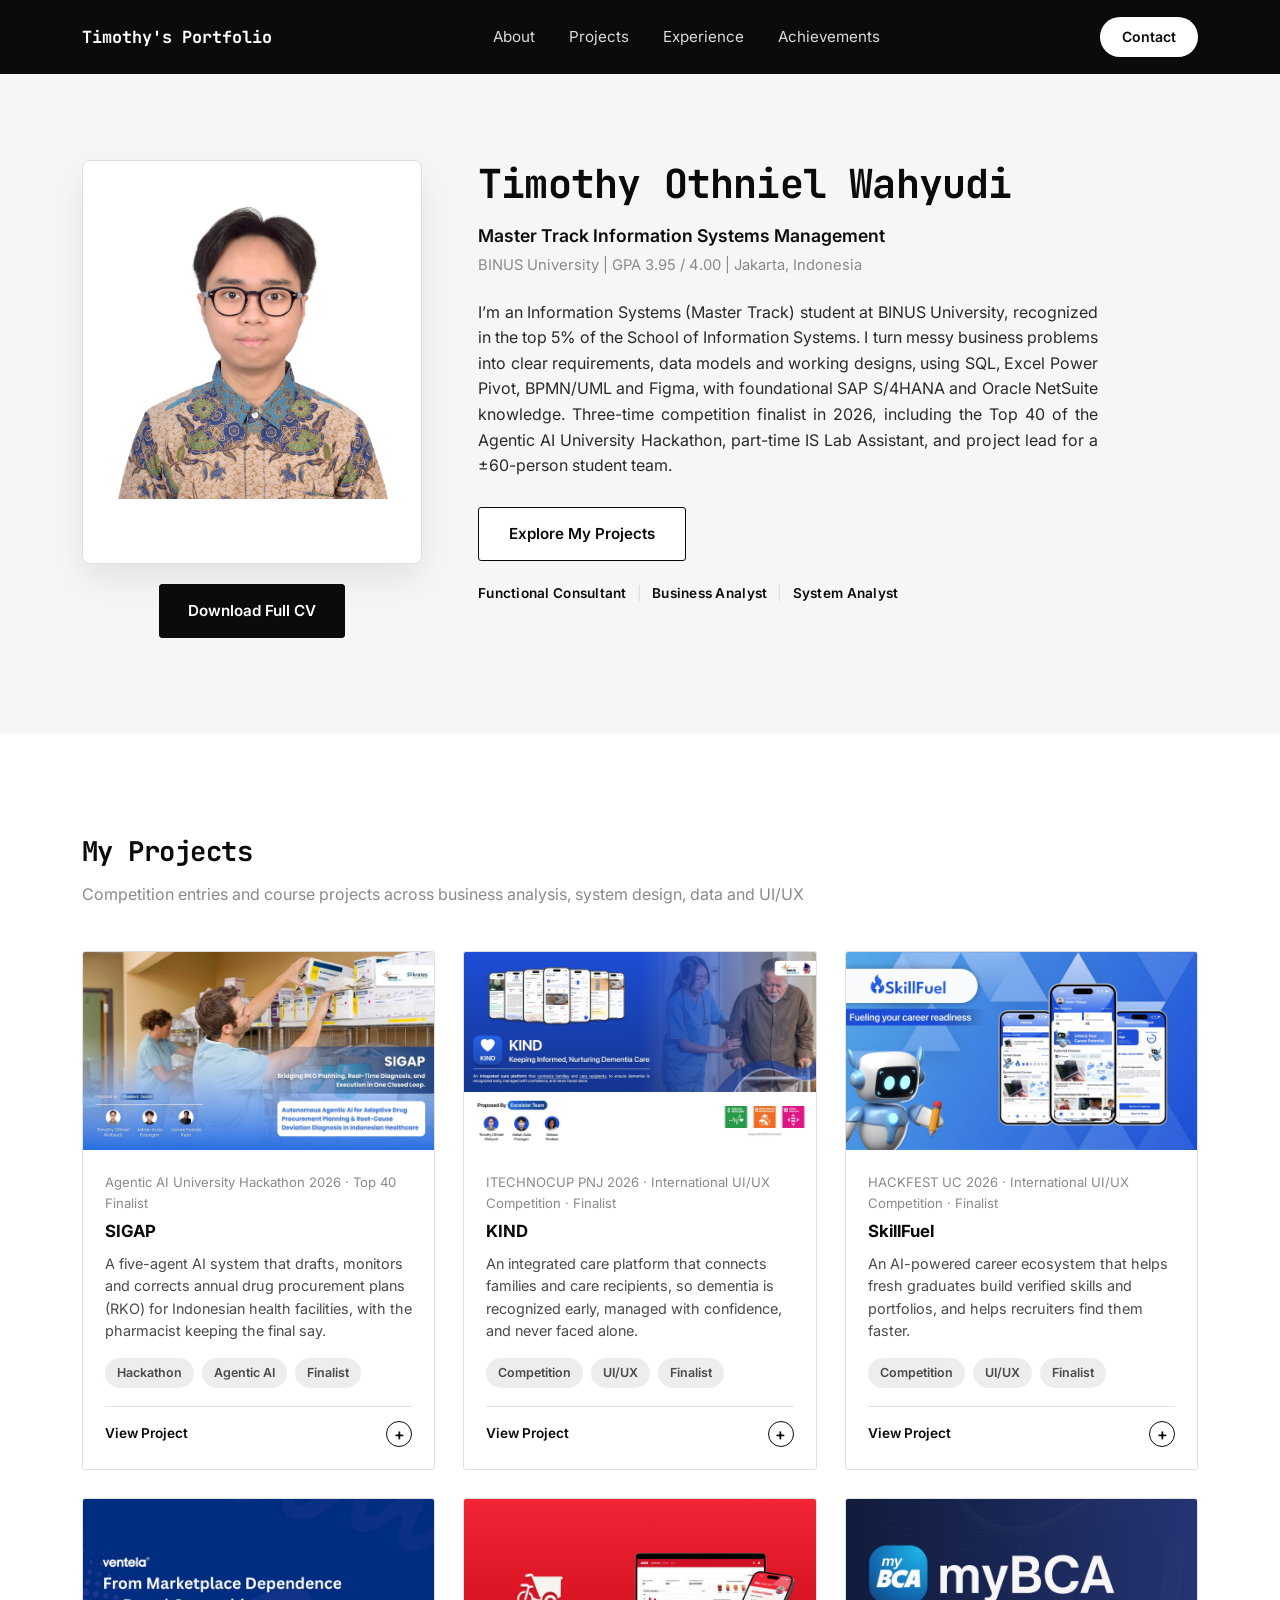
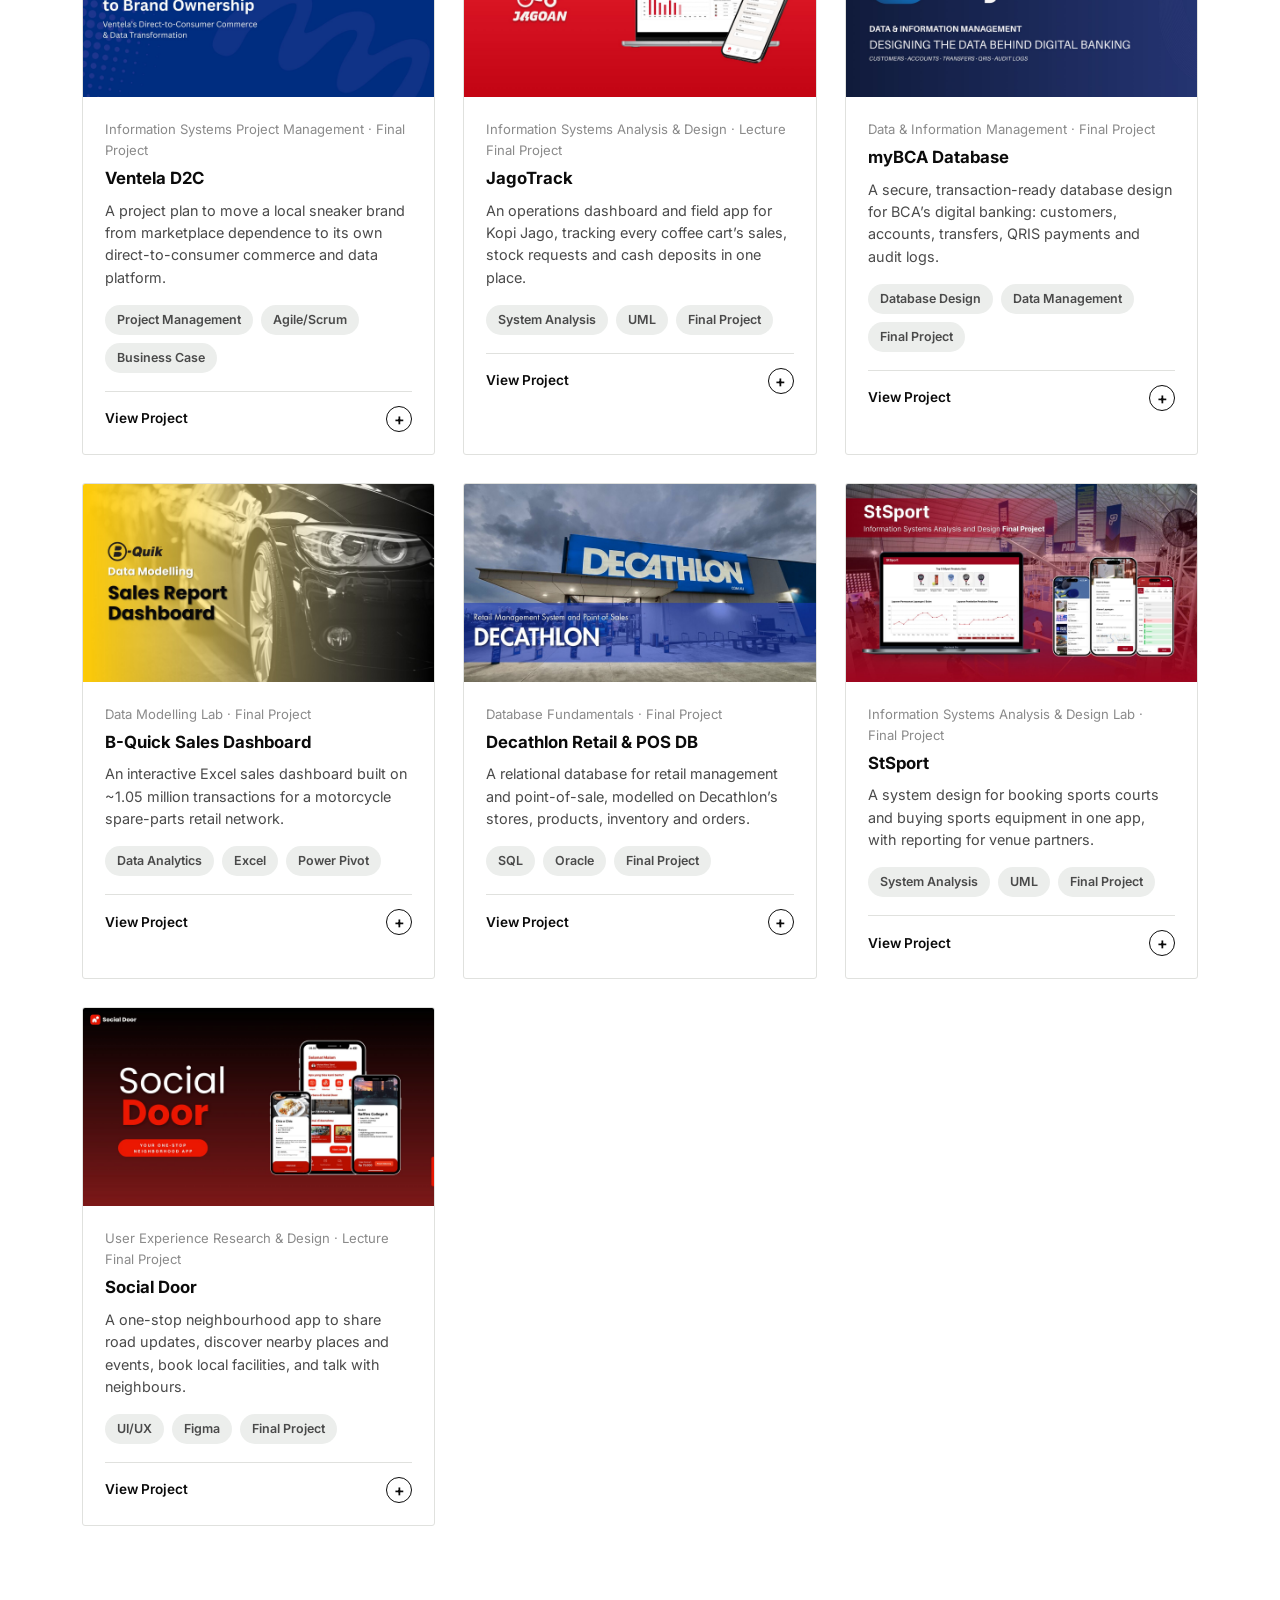
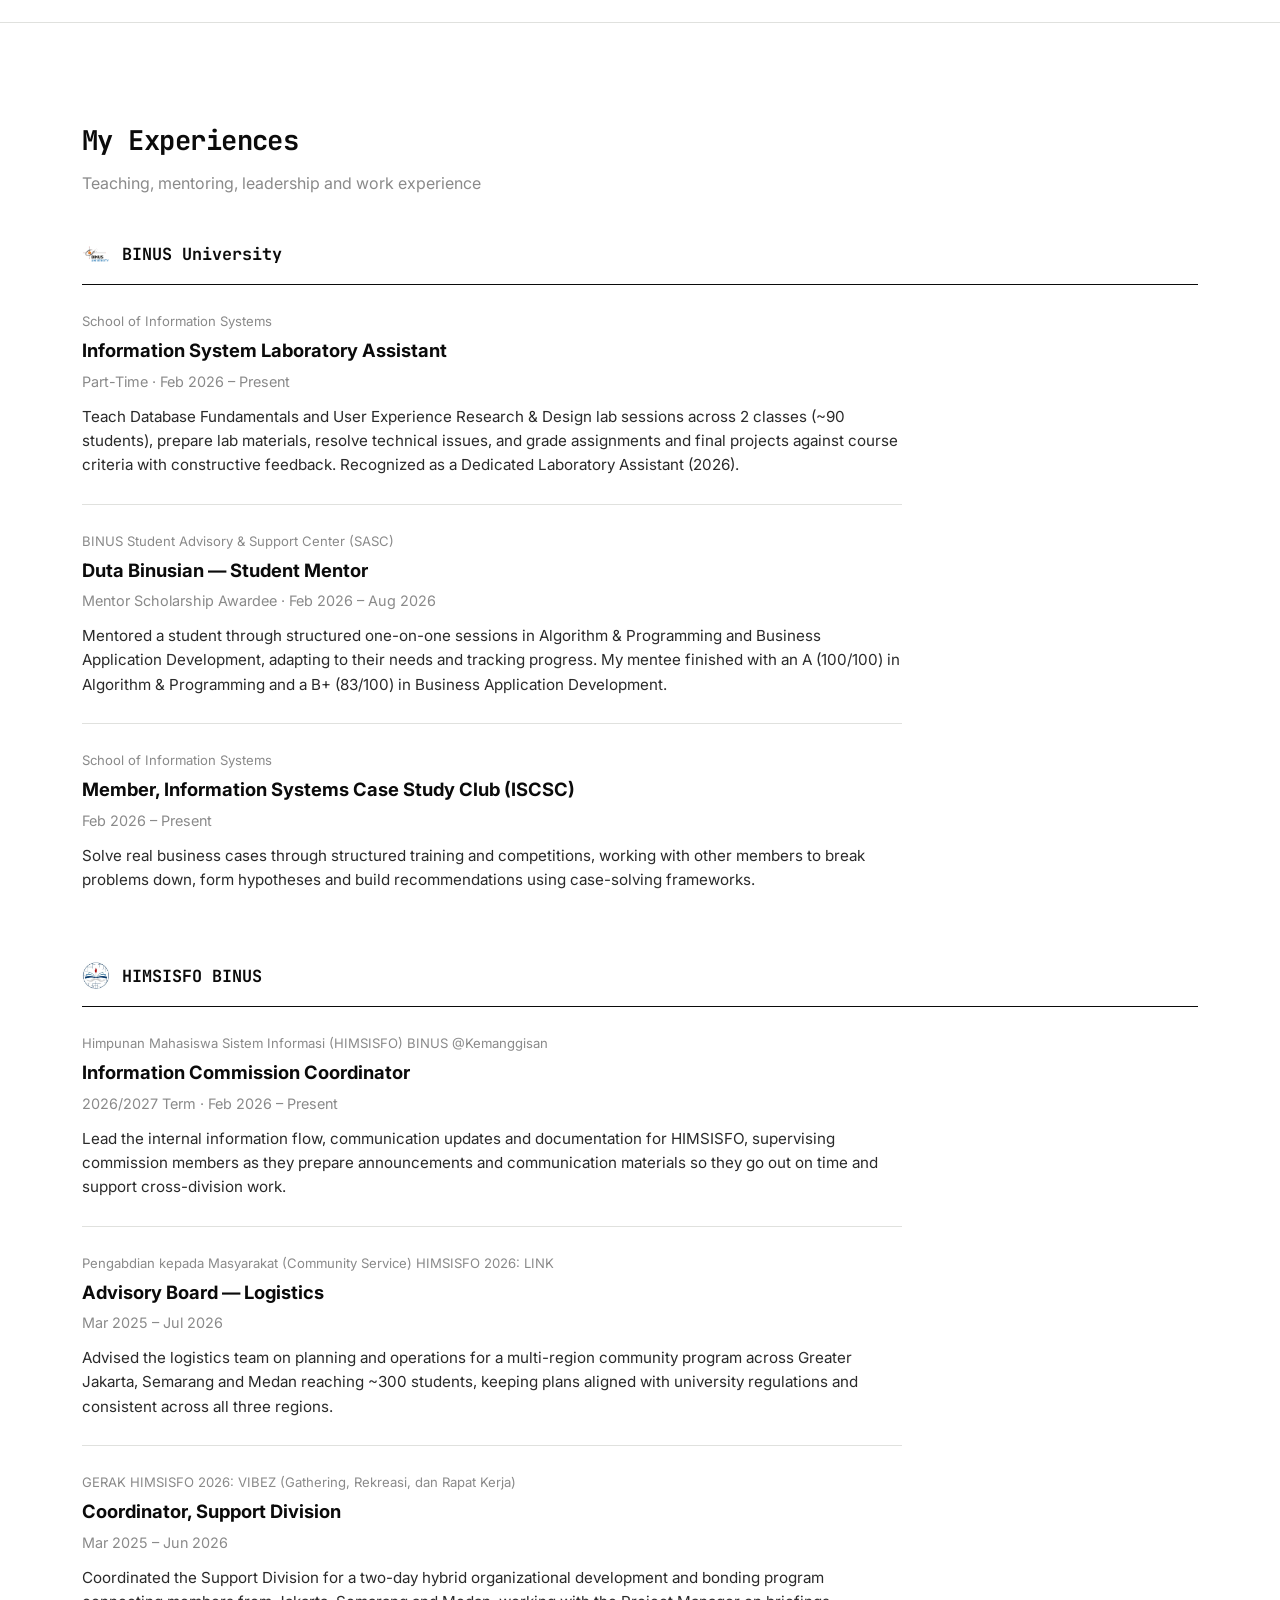
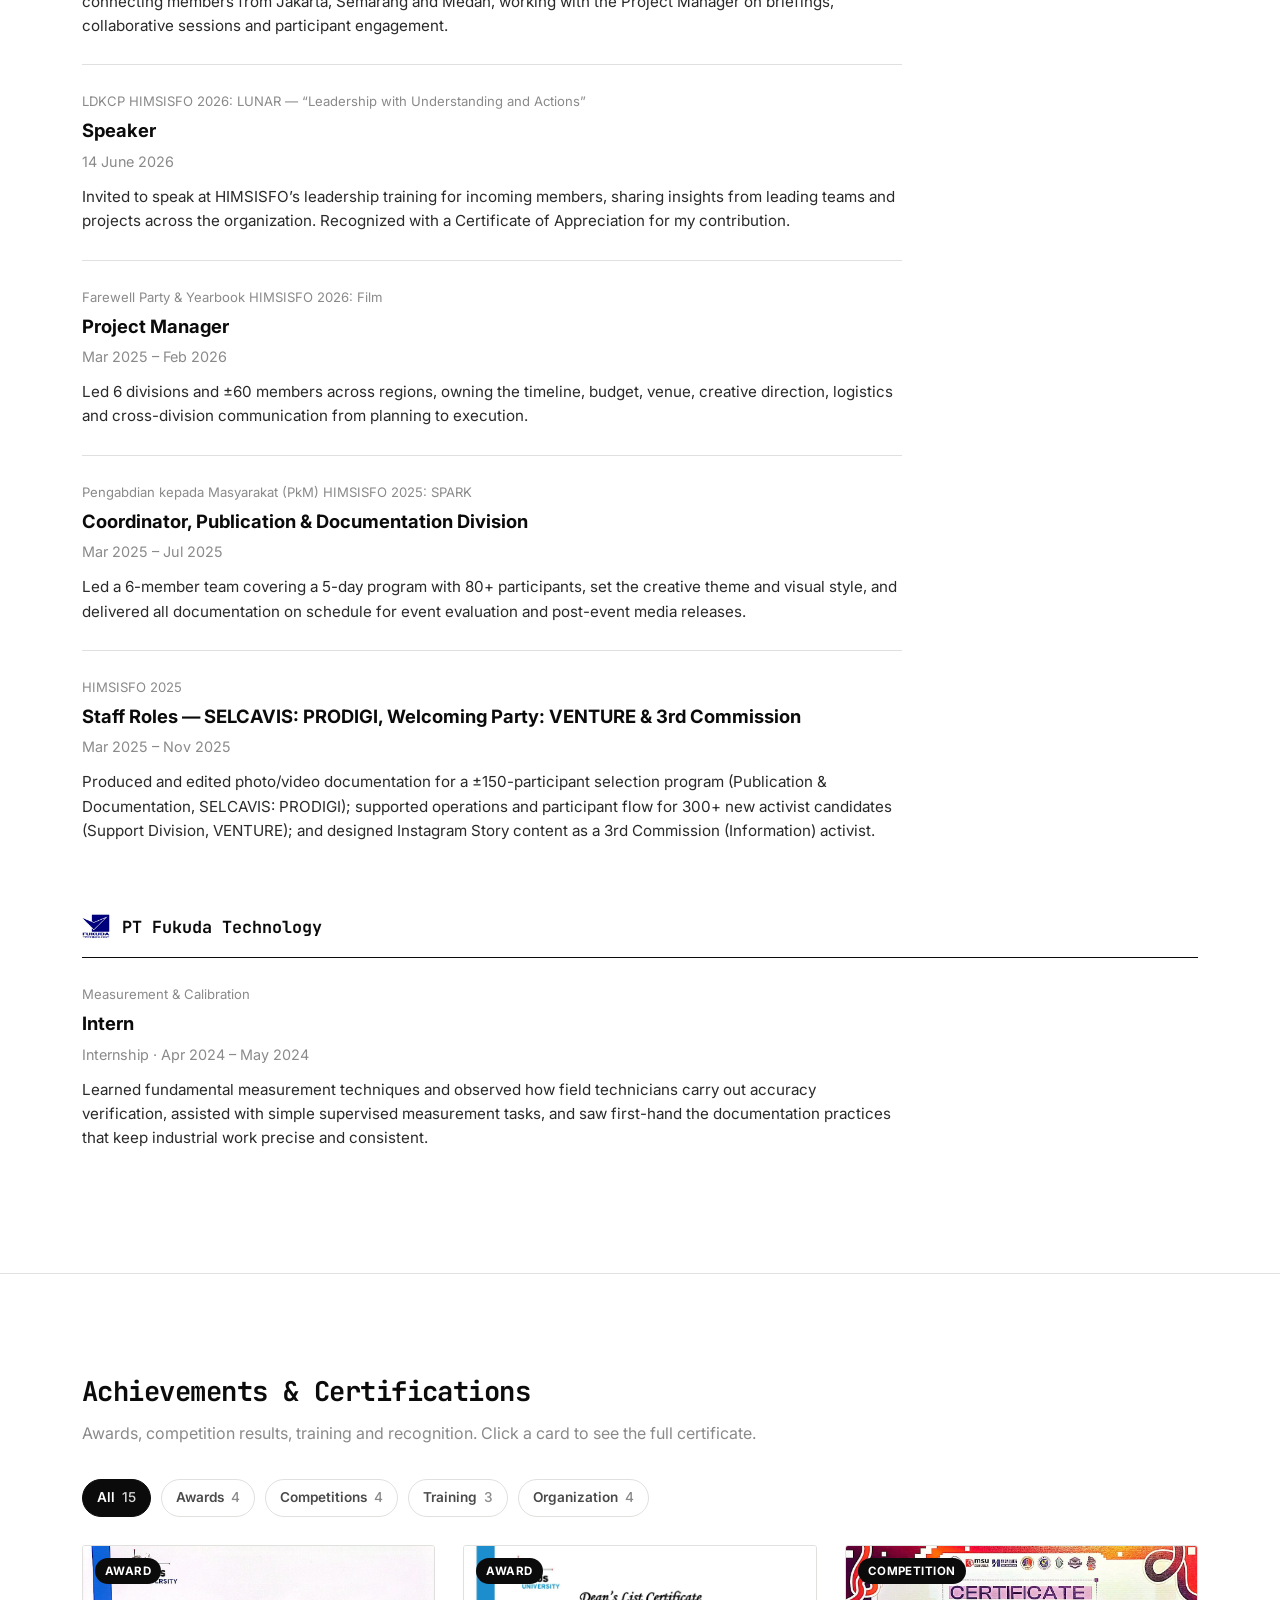
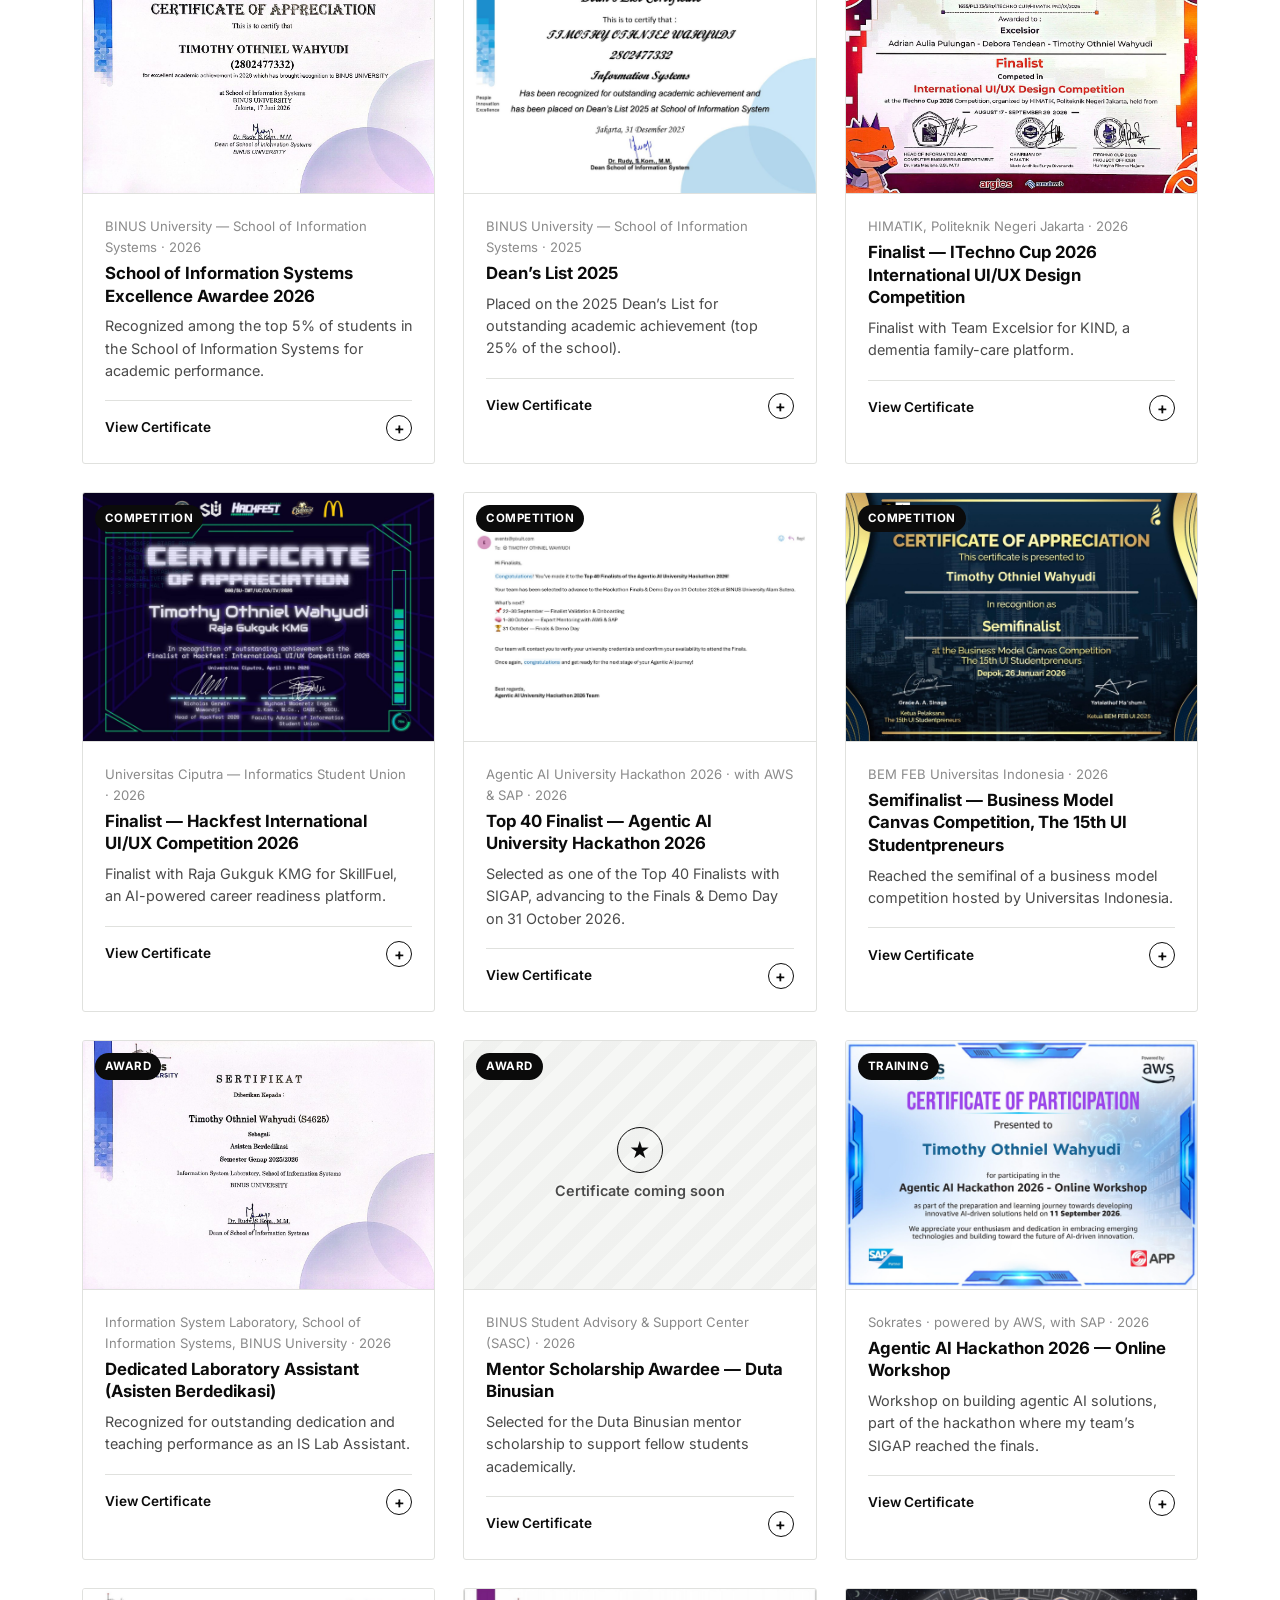
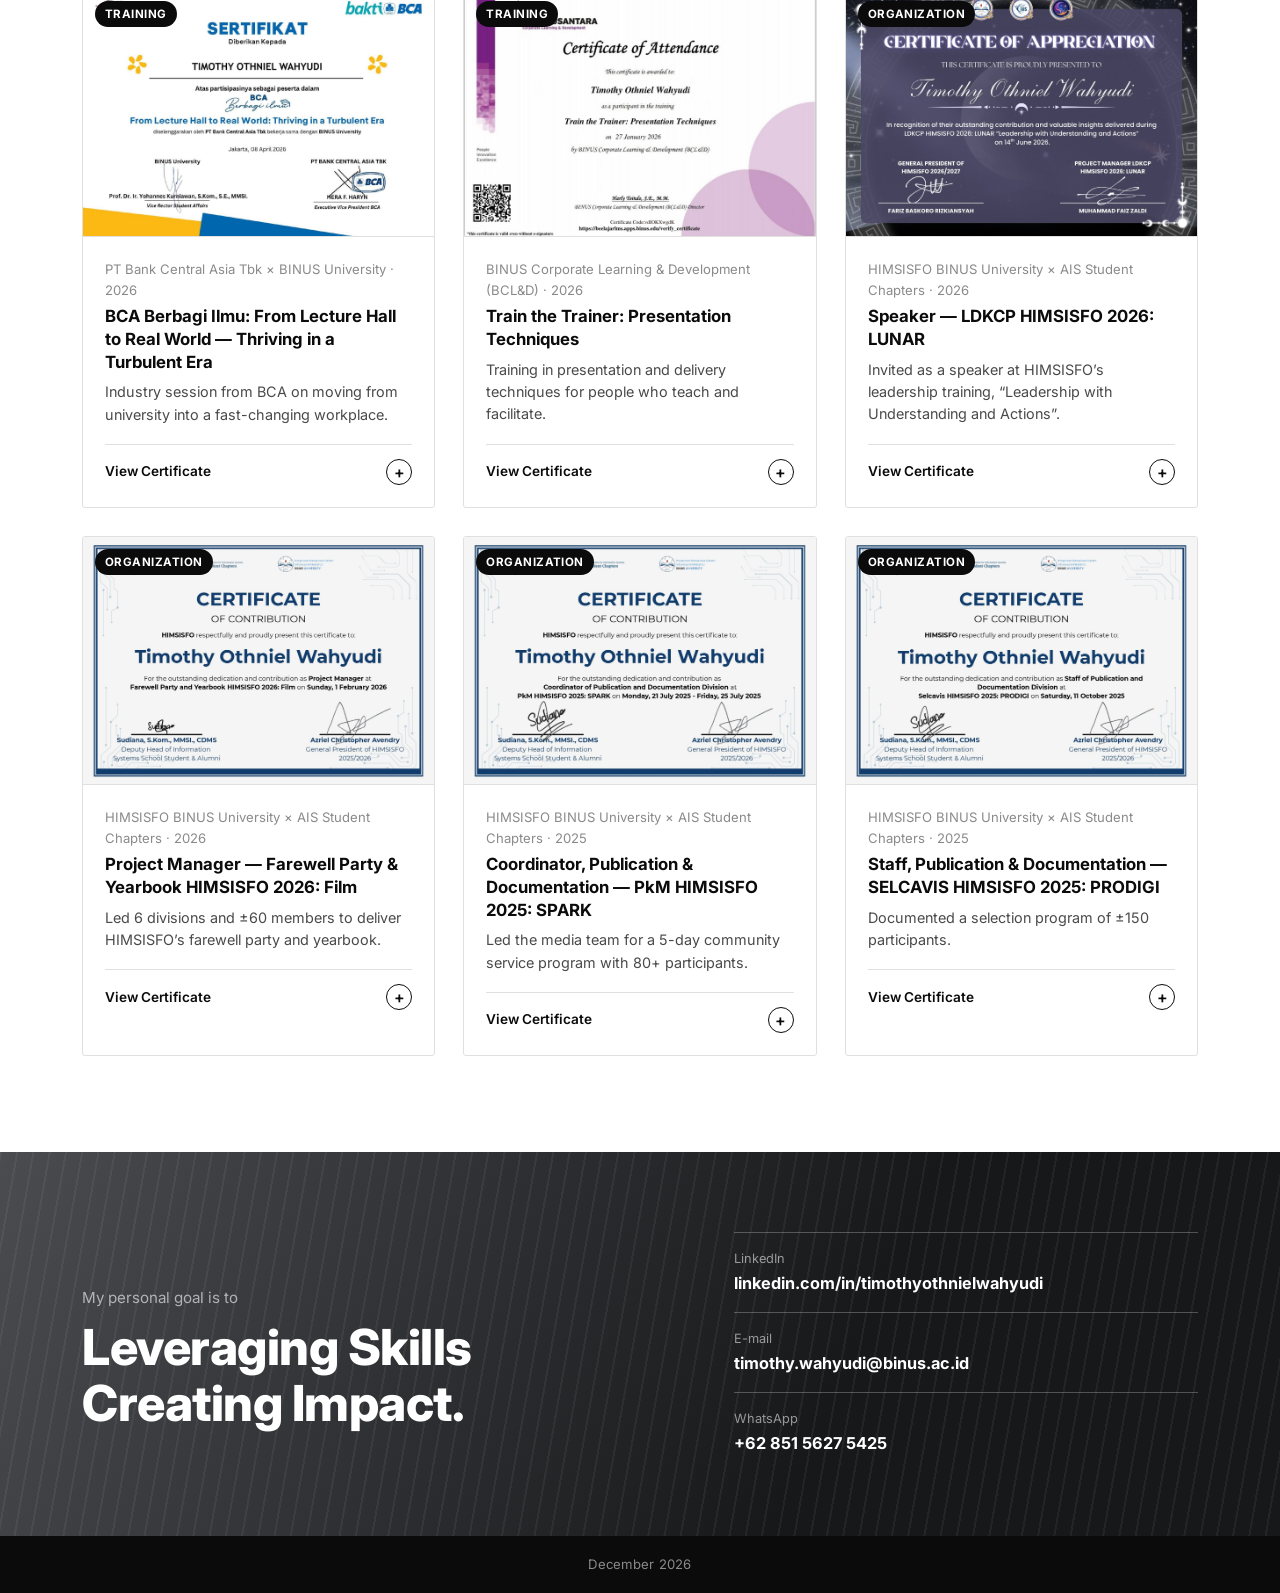
==== index.html @ 26174419 "Add files via upload" ====
<!DOCTYPE html>
<html lang="en">
<head>
  <meta charset="UTF-8" />
  <meta name="viewport" content="width=device-width, initial-scale=1.0" />
  <title>Timothy's Portfolio</title>
  <link rel="preconnect" href="https://fonts.googleapis.com" />
  <link rel="preconnect" href="https://fonts.gstatic.com" crossorigin />
  <link
    href="https://fonts.googleapis.com/css2?family=Inter:wght@400;500;600;700;800&family=JetBrains+Mono:wght@500;700&display=swap"
    rel="stylesheet"
  />
  <link rel="stylesheet" href="style.css" />
</head>
<body>
  <!-- ===================== NAV ===================== -->
  <header class="site-nav">
    <div class="container nav-inner">
      <a href="#top" class="brand" id="brandName">Timothy's Portfolio</a>
      <button class="nav-toggle" id="navToggle" aria-label="Toggle navigation" aria-expanded="false">
        <span></span><span></span><span></span>
      </button>
      <nav class="nav-links" id="navLinks">
        <a href="#about">About</a>
        <a href="#projects">Projects</a>
        <a href="#experience">Experience</a>
        <a href="#achievements">Achievements</a>
      </nav>
      <a href="#contact" class="btn-pill-invert">Contact</a>
    </div>
  </header>

  <!-- ===================== HERO / ABOUT ===================== -->
  <section class="hero" id="top">
    <div class="container hero-grid">
      <div class="hero-photo-col" id="about">
        <div class="polaroid">
          <div class="polaroid-photo">
            <!--
              Drop your photo in assets/profile.jpg and it'll show here
              automatically. Until then, a placeholder with your initials
              is shown.
            -->
            <img
              src="assets/Profile.jpg"
              alt=""
              id="profileImg"
              onerror="this.style.display='none'; document.getElementById('photoFallback').style.display='flex';"
            />
            <div class="photo-fallback" id="photoFallback" style="display:none;">
              <span class="initials" id="fallbackInitials">TW</span>
              <span class="hint">Add assets/profile.jpg to replace this</span>
            </div>
          </div>
        </div>
        <a href="assets/CV.pdf" class="btn-solid" id="cvLink" download>Download Full CV</a>
      </div>

      <div class="hero-info">
        <h1 class="mono-heading" id="heroName">Timothy Othniel Wahyudi</h1>
        <p class="hero-role" id="heroRole">Master Track Information Systems Management</p>
        <p class="hero-school" id="heroSchool">BINUS University | Jakarta, Indonesia</p>
        <p class="hero-bio" id="heroBio">
        </p>
        <div class="hero-actions">
          <a href="#projects" class="btn-outline">Explore My Projects</a>
        </div>
        <p class="hero-tags" id="heroTags"></p>
      </div>
    </div>
  </section>

  <!-- ===================== PROJECTS ===================== -->
  <section class="section-block" id="projects">
    <div class="container">
      <p class="mono-heading section-title">My Projects</p>
      <p class="section-sub">Competition entries and course projects across business analysis, system design, data and UI/UX</p>
      <!-- Rendered by js/main.js from PROJECTS in js/data.js -->
      <div class="project-grid" id="projectGrid"></div>
    </div>
  </section>

  <!-- ===================== EXPERIENCE ===================== -->
  <section class="section-block" id="experience" style="border-top:1px solid var(--line);">
    <div class="container">
      <p class="mono-heading section-title">My Experiences</p>
      <p class="section-sub">Teaching, mentoring, leadership and work experience</p>
      <!-- Rendered by js/main.js from EXPERIENCE in js/data.js -->
      <div id="experienceList"></div>
    </div>
  </section>

  <!-- ===================== ACHIEVEMENTS & CERTIFICATIONS ===================== -->
  <section class="section-block" id="achievements" style="border-top:1px solid var(--line);">
    <div class="container">
      <p class="mono-heading section-title">Achievements &amp; Certifications</p>
      <p class="section-sub">Awards, competition results, training and recognition. Click a card to see the full certificate.</p>
      <!-- Rendered by main.js from CERTIFICATES in data.js -->
      <div class="filter-bar" id="certFilters" role="group" aria-label="Filter certificates"></div>
      <div class="project-grid cert-grid" id="certGrid"></div>
    </div>
  </section>

  <!-- ===================== CONTACT / FOOTER ===================== -->
  <footer class="site-footer" id="contact">
    <div class="container footer-grid">
      <div>
        <p class="footer-eyebrow">My personal goal is to</p>
        <h2 class="footer-headline">Leveraging Skills<br />Creating Impact.</h2>
      </div>
      <div class="footer-contact">
        <div class="footer-item">
          <p class="footer-label">LinkedIn</p>
          <a class="footer-value" id="linkedinLink" href="https://www.linkedin.com/in/timothyothnielwahyudi/" target="_blank" rel="noopener">linkedin.com/in/timothyothnielwahyudi</a>
        </div>
        <div class="footer-item">
          <p class="footer-label">E-mail</p>
          <a class="footer-value" id="emailLink" href="#">timothy.wahyudi@binus.ac.id</a>
        </div>
        <div class="footer-item">
          <p class="footer-label">WhatsApp</p>
          <a class="footer-value" id="phoneLink" href="https://wa.me/6285156275425">+62 851 5627 5425</a>
        </div>
      </div>
    </div>
  </footer>
  <div class="bottom-bar" id="bottomBar">
    <p class="bottom-bar" id="text">© 2026 Timothy Othniel Wahyudi</p>
  </div>

  <script src="data.js"></script>
  <script src="main.js"></script>
</body>
</html>
---- style.css ----
/* ============================================================
   DESIGN TOKENS
   ============================================================ */
:root {
  --black: #0b0b0b;
  --white: #ffffff;
  --paper: #f6f7f5;
  --gray-100: #eceeec;
  --gray-300: #d9d9d9;
  --gray-500: #8a8a8a;
  --gray-700: #4a4a4a;
  --line: #e0e1de;
  --radius: 3px;

  --font-mono: "JetBrains Mono", "IBM Plex Mono", "Courier New", monospace;
  --font-sans: "Inter", "Segoe UI", system-ui, -apple-system, sans-serif;

  --max-width: 1180px;
  --gutter: 32px;
}

/* ============================================================
   RESET & BASE
   ============================================================ */
*,
*::before,
*::after {
  box-sizing: border-box;
}

html {
  scroll-behavior: smooth;
}

@media (prefers-reduced-motion: reduce) {
  html {
    scroll-behavior: auto;
  }
  *,
  *::before,
  *::after {
    animation-duration: 0.01ms !important;
    transition-duration: 0.01ms !important;
  }
}

body {
  margin: 0;
  background: var(--white);
  color: var(--black);
  font-family: var(--font-sans);
  font-size: 16px;
  line-height: 1.6;
  -webkit-font-smoothing: antialiased;
}

img {
  max-width: 100%;
  display: block;
}

a {
  color: inherit;
}

p {
  margin: 0;
}

ul {
  margin: 0;
  padding: 0;
  list-style: none;
}

hr {
  border: none;
  border-top: 1px solid var(--line);
  margin: 0;
}

:focus-visible {
  outline: 2px solid var(--black);
  outline-offset: 3px;
}

.container {
  max-width: var(--max-width);
  margin: 0 auto;
  padding: 0 var(--gutter);
}

/* Shared typographic roles */
.mono-heading {
  font-family: var(--font-mono);
  font-weight: 700;
  letter-spacing: -0.02em;
  margin: 0;
}

.eyebrow-sm {
  font-family: var(--font-sans);
  font-size: 0.82rem;
  color: var(--gray-500);
  margin: 0 0 4px;
}

.section-title {
  font-size: 1.7rem;
}

.section-sub {
  color: var(--gray-500);
  margin-top: 8px;
  font-size: 1rem;
}

.section-block {
  padding: 96px 0;
}

/* Buttons */
.btn-solid {
  display: inline-block;
  background: var(--black);
  color: var(--white);
  padding: 14px 28px;
  border-radius: var(--radius);
  text-decoration: none;
  font-weight: 600;
  font-size: 0.95rem;
  border: 1.5px solid var(--black);
  transition: background 0.15s ease, color 0.15s ease;
}

.btn-solid:hover {
  background: #262626;
}

.btn-outline {
  display: inline-block;
  background: var(--white);
  color: var(--black);
  padding: 14px 30px;
  border-radius: var(--radius);
  border: 1.5px solid var(--black);
  text-decoration: none;
  font-weight: 600;
  font-size: 0.95rem;
  transition: background 0.15s ease, color 0.15s ease;
}

.btn-outline:hover {
  background: var(--black);
  color: var(--white);
}

.btn-pill-invert {
  display: inline-block;
  background: var(--white);
  color: var(--black);
  padding: 9px 22px;
  border-radius: 999px;
  text-decoration: none;
  font-weight: 600;
  font-size: 0.88rem;
  transition: background 0.15s ease;
}

.btn-pill-invert:hover {
  background: var(--gray-300);
}

/* ============================================================
   NAV
   ============================================================ */
.site-nav {
  background: var(--black);
  position: sticky;
  top: 0;
  z-index: 30;
}

.nav-inner {
  display: flex;
  align-items: center;
  justify-content: space-between;
  height: 74px;
}

.brand {
  font-family: var(--font-mono);
  color: var(--white);
  font-weight: 700;
  font-size: 1.05rem;
  text-decoration: none;
}

.nav-links {
  display: flex;
  gap: 34px;
}

.nav-links a {
  color: var(--white);
  text-decoration: none;
  font-size: 0.95rem;
  opacity: 0.85;
  transition: opacity 0.15s ease;
}

.nav-links a:hover {
  opacity: 1;
}

.nav-toggle {
  display: none;
  background: none;
  border: none;
  cursor: pointer;
  padding: 6px;
}

.nav-toggle span {
  display: block;
  width: 22px;
  height: 2px;
  background: var(--white);
  margin: 5px 0;
}

/* ============================================================
   HERO
   ============================================================ */
.hero {
  background: var(--paper);
  padding: 86px 0px 96px;
}

.hero-grid {
  display: grid;
  grid-template-columns: 340px 1fr;
  gap: 56px;
  align-items: start;
}

.hero-photo-col {
  display: grid;
  gap: 20px;
  justify-items: center;
}

.polaroid {
  background: var(--white);
  border: 1px solid var(--line);
  box-shadow: 0px 16px 34px rgba(0, 0, 0, 0.08);
  padding: 16px 8px 64px 8px;
  border-radius: 8px;
}

.polaroid-photo {
  width: 100%;
  aspect-ratio: 1 / 1;
  background: var(--gray-300);
  display: flex;
  align-items: center;
  justify-content: center;
  overflow: hidden;
}

.polaroid-photo img {
  width: 100%;
  height: 100%;
  object-fit: cover;
}

.photo-fallback {
  display: flex;
  flex-direction: column;
  align-items: center;
  gap: 8px;
  color: var(--gray-500);
  font-family: var(--font-mono);
}

.photo-fallback .initials {
  font-size: 2.2rem;
  font-weight: 700;
}

.photo-fallback .hint {
  font-size: 0.7rem;
  max-width: 16ch;
  text-align: center;
  line-height: 1.4;
}

.hero-info h1 {
  font-size: clamp(1.9rem, 3.4vw, 2.5rem);
  line-height: 1.2;
}

.hero-role {
  margin-top: 14px;
  font-weight: 600;
  font-size: 1.1rem;
}

.hero-school {
  margin-top: 4px;
  color: var(--gray-500);
  font-size: 0.92rem;
}

.hero-bio {
  font-size: 16px;
  margin-top: 22px;
  max-width: 62ch;
  color: #2a2a2a;
  text-align: justify;
  white-space: pre-line;
}

.hero-actions {
  margin-top: 28px;
}

.hero-tags {
  margin-top: 22px;
  font-size: 0.85rem;
  font-weight: 600;
  letter-spacing: 0.02em;
  color: var(--black);
  display: flex;
  flex-wrap: wrap;
  gap: 10px;
}

.hero-tags span:not(:last-child)::after {
  content: "|";
  margin-left: 10px;
  color: var(--gray-300);
  font-weight: 400;
}

/* ============================================================
   PROJECTS
   ============================================================ */
.project-grid {
  margin-top: 44px;
  display: grid;
  grid-template-columns: repeat(3, 1fr);
  gap: 28px;
}

.project-card {
  display: block;
  text-decoration: none;
  color: var(--black);
  border: 1px solid var(--line);
  border-radius: var(--radius);
  overflow: hidden;
  background: var(--white);
  transition: border-color 0.15s ease, transform 0.15s ease;
}

.project-card:hover,
.project-card:focus-visible {
  border-color: var(--black);
  transform: translateY(-2px);
}

.project-thumb {
  aspect-ratio: 16 / 9;
  background: var(--gray-300);
  display: flex;
  align-items: center;
  justify-content: center;
  color: rgba(0, 0, 0, 0.16);
  font-family: var(--font-mono);
  font-size: 2rem;
  font-weight: 700;
}

.project-card-body {
  padding: 22px;
}

.project-card h3 {
  margin: 0;
  font-size: 1.05rem;
  font-weight: 700;
}

.project-card .desc {
  margin-top: 8px;
  color: var(--gray-700);
  font-size: 0.9rem;
  line-height: 1.55;
}

.tag-row {
  margin-top: 16px;
  display: flex;
  flex-wrap: wrap;
  gap: 8px;
}

.tag-chip {
  font-size: 0.78rem;
  font-weight: 600;
  color: var(--gray-700);
  background: var(--gray-100);
  padding: 5px 12px;
  border-radius: 999px;
}

.card-footer {
  margin-top: 18px;
  padding-top: 14px;
  border-top: 1px solid var(--line);
  display: flex;
  align-items: center;
  justify-content: space-between;
  font-weight: 600;
  font-size: 0.85rem;
}

.plus-icon {
  width: 26px;
  height: 26px;
  border-radius: 50%;
  border: 1.5px solid var(--black);
  display: flex;
  align-items: center;
  justify-content: center;
  font-size: 1rem;
  line-height: 1;
  transition: background 0.15s ease, color 0.15s ease;
}

.project-card:hover .plus-icon {
  background: var(--black);
  color: var(--white);
}

/* ============================================================
   EXPERIENCE
   ============================================================ */
.exp-group {
  margin-top: 44px;
}

.exp-group:first-of-type {
  margin-top: 44px;
}

.exp-company {
  display: flex;
  align-items: center;
  gap: 12px;
  padding-bottom: 16px;
}

.exp-icon {
  width: 28px;
  height: 28px;
  background: var(--gray-300);
  border-radius: 3px;
  flex-shrink: 0;
  display: flex;
  align-items: center;
  justify-content: center;
  font-family: var(--font-mono);
  font-size: 0.7rem;
  font-weight: 700;
  color: var(--gray-700);
}

.exp-company-name {
  font-family: var(--font-mono);
  font-weight: 700;
  font-size: 1.05rem;
}

.exp-group > hr {
  border-top: 1.5px solid var(--black);
}

.exp-role {
  padding: 26px 0;
  border-bottom: 1px solid var(--line);
  max-width: 82ch;
}

.exp-role:last-child {
  border-bottom: none;
}

.exp-role h3 {
  margin: 0;
  font-size: 1.15rem;
  font-weight: 700;
}

.exp-meta {
  margin-top: 4px;
  color: var(--gray-500);
  font-size: 0.9rem;
}

.exp-role .desc {
  margin-top: 12px;
  color: #2a2a2a;
  font-size: 0.95rem;
  line-height: 1.6;
}

/* ============================================================
   FOOTER / CONTACT
   ============================================================ */
.site-footer {
  position: relative;
  color: var(--white);
  background-color: #17181a;
  background-image: repeating-linear-gradient(
      100deg,
      rgba(255, 255, 255, 0.05) 0px,
      rgba(255, 255, 255, 0.05) 2px,
      transparent 2px,
      transparent 16px
    ),
    linear-gradient(115deg, #4b4c50 0%, #17181a 65%);
  padding: 80px 0 64px;
}

.footer-grid {
  display: grid;
  grid-template-columns: 1.3fr 1fr;
  gap: 48px;
  align-items: end;
}

.footer-eyebrow {
  color: rgba(255, 255, 255, 0.6);
  font-size: 0.95rem;
}

.footer-headline {
  margin-top: 10px;
  font-family: var(--font-sans);
  font-weight: 800;
  font-size: clamp(2rem, 4.4vw, 3.1rem);
  line-height: 1.12;
  letter-spacing: -0.01em;
}

.footer-contact {
  display: grid;
  gap: 0;
  align-self: end;
}

.footer-item {
  border-top: 1px solid rgba(255, 255, 255, 0.25);
  padding: 16px 0;
}

.footer-label {
  color: rgba(255, 255, 255, 0.55);
  font-size: 0.8rem;
}

.footer-value {
  margin-top: 4px;
  font-weight: 700;
  font-size: 1.02rem;
  text-decoration: none;
  color: var(--white);
  word-break: break-word;
}

.footer-value:hover {
  text-decoration: underline;
}

.bottom-bar {
  background: var(--black);
  color: var(--gray-500);
  text-align: center;
  padding: 18px 0;
  font-size: 0.82rem;
  letter-spacing: 0.02em;
}

.bottom-bar.text{
  color: white;
}

/* ============================================================
   PROJECT DETAIL PAGE
   ============================================================ */
.detail-hero {
  background: var(--paper);
  padding: 56px 0 64px;
}

.detail-back {
  display: inline-flex;
  align-items: center;
  gap: 6px;
  text-decoration: none;
  font-size: 0.9rem;
  color: var(--gray-700);
  margin-bottom: 28px;
}

.detail-back:hover {
  color: var(--black);
}

.detail-eyebrow {
  color: var(--gray-500);
  font-size: 0.9rem;
}

.detail-title {
  margin-top: 8px;
  font-family: var(--font-mono);
  font-weight: 700;
  font-size: clamp(1.8rem, 3.6vw, 2.4rem);
}

.detail-tagline {
  margin-top: 12px;
  max-width: 68ch;
  color: var(--gray-700);
  font-size: 1.05rem;
}

.detail-thumb {
  margin-top: 32px;
  aspect-ratio: 16 / 9;
  overflow: hidden;
  background: var(--gray-300);
  border-radius: var(--radius);
}

.detail-meta {
  margin-top: 40px;
  display: flex;
  gap: 40px;
  flex-wrap: wrap;
  padding: 22px 0;
  border-top: 1px solid var(--line);
  border-bottom: 1px solid var(--line);
}

.detail-meta dt {
  font-size: 0.78rem;
  color: var(--gray-500);
}

.detail-meta dd {
  margin: 3px 0 0;
  font-size: 0.95rem;
  font-weight: 600;
}

.detail-body {
  margin-top: 44px;
  display: grid;
  gap: 34px;
  max-width: 72ch;
}

.detail-body h2,
.detail-gallery-block h2 {
  font-family: var(--font-mono);
  font-size: 1.2rem;
  margin-bottom: 10px;
}

.detail-highlights li {
  position: relative;
  padding-left: 20px;
  margin-bottom: 8px;
}

.detail-highlights li::before {
  content: "";
  position: absolute;
  left: 0;
  top: 10px;
  width: 6px;
  height: 6px;
  border-radius: 50%;
  background: var(--black);
}

.detail-actions {
  margin-top: 6px;
  display: flex;
  flex-wrap: wrap;
  gap: 16px;
}

.project-thumb { overflow: hidden; }

.project-thumb img,
.detail-thumb img {
  width: 100%;
  height: 100%;
  object-fit: cover;
  display: block;
}

.detail-thumb { overflow: hidden; }

.detail-stack {
  margin-top: 22px;
  font-size: 0.95rem;
  line-height: 1.6;
  max-width: 72ch;
}

.detail-stack span {
  display: block;
  font-size: 0.78rem;
  color: var(--gray-500);
  margin-bottom: 3px;
}

.not-found {
  padding: 96px 0;
}

/* ============================================================
   ACHIEVEMENTS & CERTIFICATIONS
   ============================================================ */
.filter-bar {
  margin-top: 32px;
  display: flex;
  flex-wrap: wrap;
  gap: 10px;
}

.filter-chip {
  font: inherit;
  font-size: 0.85rem;
  font-weight: 600;
  color: var(--gray-700);
  background: var(--white);
  border: 1px solid var(--line);
  border-radius: 999px;
  padding: 7px 14px;
  cursor: pointer;
  transition: background 0.15s ease, color 0.15s ease, border-color 0.15s ease;
}

.filter-chip span {
  margin-left: 4px;
  color: var(--gray-500);
  font-weight: 500;
}

.filter-chip:hover {
  border-color: var(--black);
  color: var(--black);
}

.filter-chip.active {
  background: var(--black);
  border-color: var(--black);
  color: var(--white);
}

.filter-chip.active span {
  color: var(--gray-300);
}

.cert-grid {
  margin-top: 28px;
}

.cert-thumb {
  position: relative;
  aspect-ratio: 1.414 / 1;
  background: var(--gray-100);
  overflow: hidden;
  border-bottom: 1px solid var(--line);
}

.cert-thumb img {
  width: 100%;
  height: 100%;
  object-fit: cover;
  display: block;
  transition: transform 0.3s ease;
}

.cert-card:hover .cert-thumb img {
  transform: scale(1.03);
}

.cert-type {
  position: absolute;
  top: 12px;
  left: 12px;
  font-size: 0.72rem;
  font-weight: 700;
  letter-spacing: 0.04em;
  text-transform: uppercase;
  background: var(--black);
  color: var(--white);
  padding: 4px 10px;
  border-radius: 999px;
}

.cert-card .project-card-body h3 {
  line-height: 1.35;
}

/* Certificate detail page */
.cert-title {
  max-width: 28ch;
  line-height: 1.2;
}

.cert-frame {
  position: relative;
  display: block;
  margin-top: 32px;
  max-width: 920px;
  background: var(--white);
  border: 1px solid var(--line);
  border-radius: var(--radius);
  padding: 14px;
  box-shadow: 0 12px 32px rgba(0, 0, 0, 0.06);
}

.cert-frame img {
  width: 100%;
  height: auto;
  display: block;
}

.cert-frame-hint {
  position: absolute;
  right: 22px;
  bottom: 22px;
  font-size: 0.78rem;
  font-weight: 600;
  background: rgba(11, 11, 11, 0.85);
  color: var(--white);
  padding: 5px 10px;
  border-radius: 999px;
  opacity: 0;
  transition: opacity 0.15s ease;
}

.cert-frame:hover .cert-frame-hint,
.cert-frame:focus-visible .cert-frame-hint {
  opacity: 1;
}

.cert-pager {
  margin-top: 56px;
  padding-top: 24px;
  border-top: 1px solid var(--line);
  display: grid;
  grid-template-columns: 1fr 1fr;
  gap: 24px;
}

.cert-pager a {
  text-decoration: none;
  color: var(--black);
  font-weight: 600;
  font-size: 0.92rem;
  line-height: 1.4;
}

.cert-pager a span {
  display: block;
  font-weight: 500;
  font-size: 0.8rem;
  color: var(--gray-500);
  margin-bottom: 4px;
}

.cert-pager a:hover {
  text-decoration: underline;
}

.cert-pager .next {
  text-align: right;
}

@media (max-width: 600px) {
  .cert-pager {
    grid-template-columns: 1fr;
  }
  .cert-pager .next {
    text-align: left;
  }
  .cert-frame {
    padding: 8px;
  }
}

/* Simple nav used on the project & certificate detail pages */
.detail-links {
  display: flex;
  align-items: center;
  gap: 24px;
}

.detail-links a {
  color: var(--white);
  text-decoration: none;
  font-size: 0.9rem;
  white-space: nowrap;
  opacity: 0.85;
}

.detail-links a:hover {
  opacity: 1;
}

@media (max-width: 480px) {
  .detail-links {
    gap: 16px;
  }
  .detail-links a {
    font-size: 0.82rem;
  }
}

/* ============================================================
   IMAGE PLACEHOLDERS, PROJECT GALLERY & PENDING CERTIFICATES
   ============================================================ */
.detail-thumb {
  display: flex;
}

.img-placeholder {
  width: 100%;
  height: 100%;
  min-height: 100%;
  display: flex;
  flex-direction: column;
  align-items: center;
  justify-content: center;
  gap: 6px;
  text-align: center;
  padding: 16px;
  color: var(--gray-500);
  background:
    repeating-linear-gradient(135deg, transparent 0 14px, rgba(0, 0, 0, 0.025) 14px 28px),
    var(--gray-100);
  border: 1.5px dashed var(--gray-300);
  border-radius: var(--radius);
  font-size: 0.82rem;
}

.img-placeholder svg {
  width: 30px;
  height: 30px;
  fill: none;
  stroke: currentColor;
  stroke-width: 1.5;
  stroke-linecap: round;
  stroke-linejoin: round;
}

.img-placeholder strong {
  font-family: var(--font-mono);
  font-size: 1.1rem;
  color: var(--gray-700);
}

.detail-gallery-block {
  margin-top: 56px;
  padding-top: 40px;
  border-top: 1px solid var(--line);
}

.shot-grid {
  margin-top: 16px;
  display: grid;
  gap: 20px;
}

.shot-grid--desktop {
  grid-template-columns: repeat(2, 1fr);
}

.shot-grid--mobile {
  grid-template-columns: repeat(4, 1fr);
}

.shot {
  margin: 0;
}

.shot-frame {
  display: block;
  overflow: hidden;
  border-radius: var(--radius);
  background: var(--white);
  border: 1px solid var(--line);
}

.shot-grid--desktop .shot-frame {
  aspect-ratio: 16 / 10;
}

.shot-grid--mobile .shot-frame {
  aspect-ratio: 9 / 19.5;
  border-radius: 18px;
}

.shot-grid--mobile .img-placeholder {
  border-radius: 18px;
}

.shot-frame img {
  width: 100%;
  height: 100%;
  object-fit: cover;
  display: block;
  transition: transform 0.3s ease;
}

a.shot-frame:hover img {
  transform: scale(1.02);
}

.shot figcaption {
  margin-top: 8px;
  font-size: 0.85rem;
  color: var(--gray-700);
}

.cert-pending {
  width: 100%;
  height: 100%;
  display: flex;
  flex-direction: column;
  align-items: center;
  justify-content: center;
  gap: 6px;
  text-align: center;
  padding: 20px;
  color: var(--gray-700);
  font-weight: 600;
  font-size: 0.9rem;
  background:
    repeating-linear-gradient(135deg, transparent 0 14px, rgba(0, 0, 0, 0.025) 14px 28px),
    var(--paper);
}

.cert-pending-mark {
  width: 46px;
  height: 46px;
  border-radius: 50%;
  border: 1.5px solid var(--black);
  display: flex;
  align-items: center;
  justify-content: center;
  font-size: 1.3rem;
  color: var(--black);
}

.cert-pending small {
  max-width: 40ch;
  font-weight: 400;
  color: var(--gray-500);
  font-size: 0.82rem;
}

.cert-frame-pending {
  aspect-ratio: 1.414 / 1;
  border-style: dashed;
}

/* Images that already include a device frame: show them whole, no box */
.shot-grid--mockup {
  grid-template-columns: repeat(4, 1fr);
  gap: 28px 20px;
}

.shot-grid--mockup .shot-frame {
  aspect-ratio: 0.489;
  border: none;
  border-radius: 0;
  background: transparent;
  overflow: visible;
}

.shot-grid--mockup .shot-frame img {
  object-fit: contain;
}

.shot-grid--mockup figcaption {
  text-align: center;
}

@media (max-width: 900px) {
  .shot-grid--mockup {
    grid-template-columns: repeat(2, 1fr);
  }
}

@media (max-width: 900px) {
  .shot-grid--mobile {
    grid-template-columns: repeat(2, 1fr);
  }
}

@media (max-width: 600px) {
  .shot-grid--desktop {
    grid-template-columns: 1fr;
  }
  .shot-grid {
    gap: 14px;
  }
}

/* ============================================================
   RESPONSIVE
   ============================================================ */
@media (max-width: 900px) {
  .hero-grid {
    grid-template-columns: 1fr;
  }

  .hero-photo-col {
    justify-items: center;
    text-align: center;
  }

  .polaroid {
    width: 280px;
  }

  .project-grid {
    grid-template-columns: repeat(2, 1fr);
  }

  .footer-grid {
    grid-template-columns: 1fr;
    align-items: start;
  }

  .footer-contact {
    margin-top: 12px;
  }

  .nav-links {
    position: absolute;
    top: 74px;
    left: 0;
    right: 0;
    background: var(--black);
    flex-direction: column;
    gap: 0;
    display: none;
    padding: 8px 0 16px;
  }

  .nav-links.open {
    display: flex;
  }

  .nav-links a {
    padding: 12px var(--gutter);
  }

  .nav-toggle {
    display: block;
  }
}

@media (max-width: 620px) {
  .project-grid {
    grid-template-columns: 1fr;
  }

  .section-block {
    padding: 64px 0;
  }

  .exp-company {
    align-items: flex-start;
  }
}
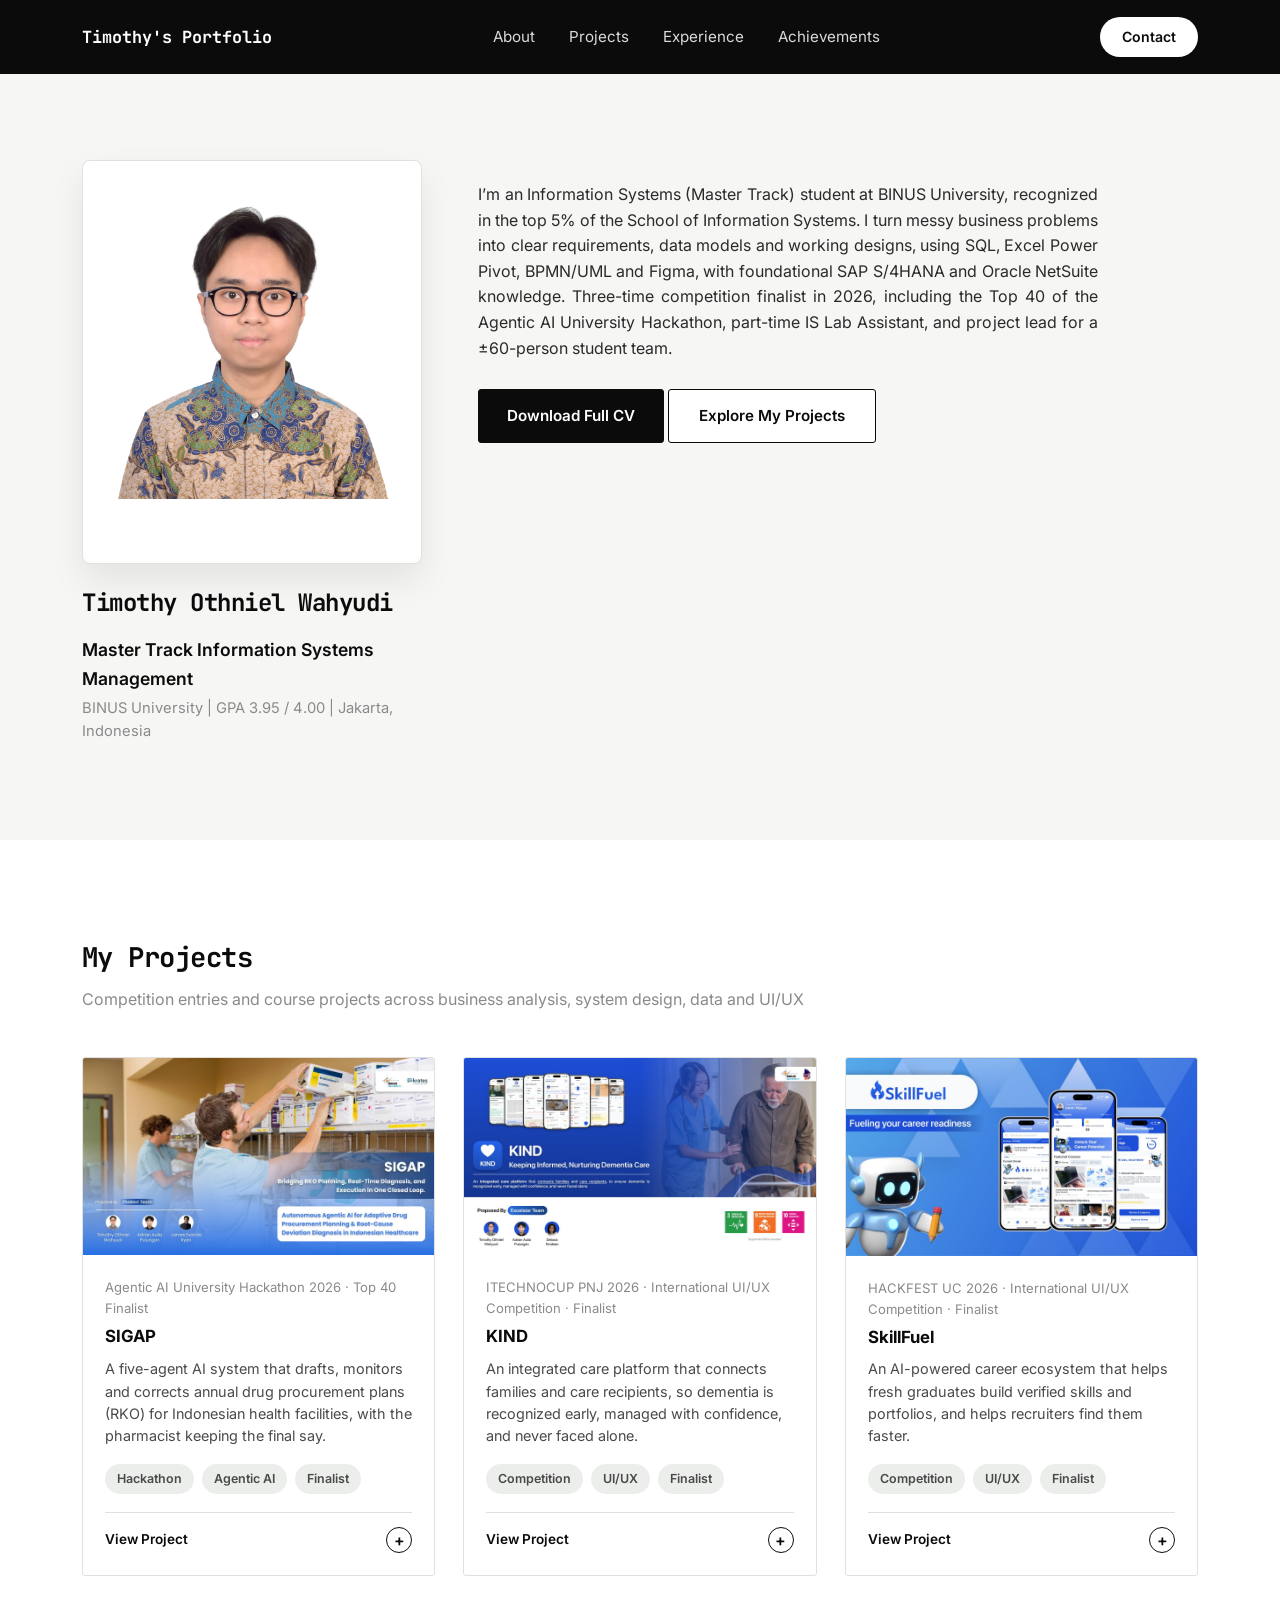
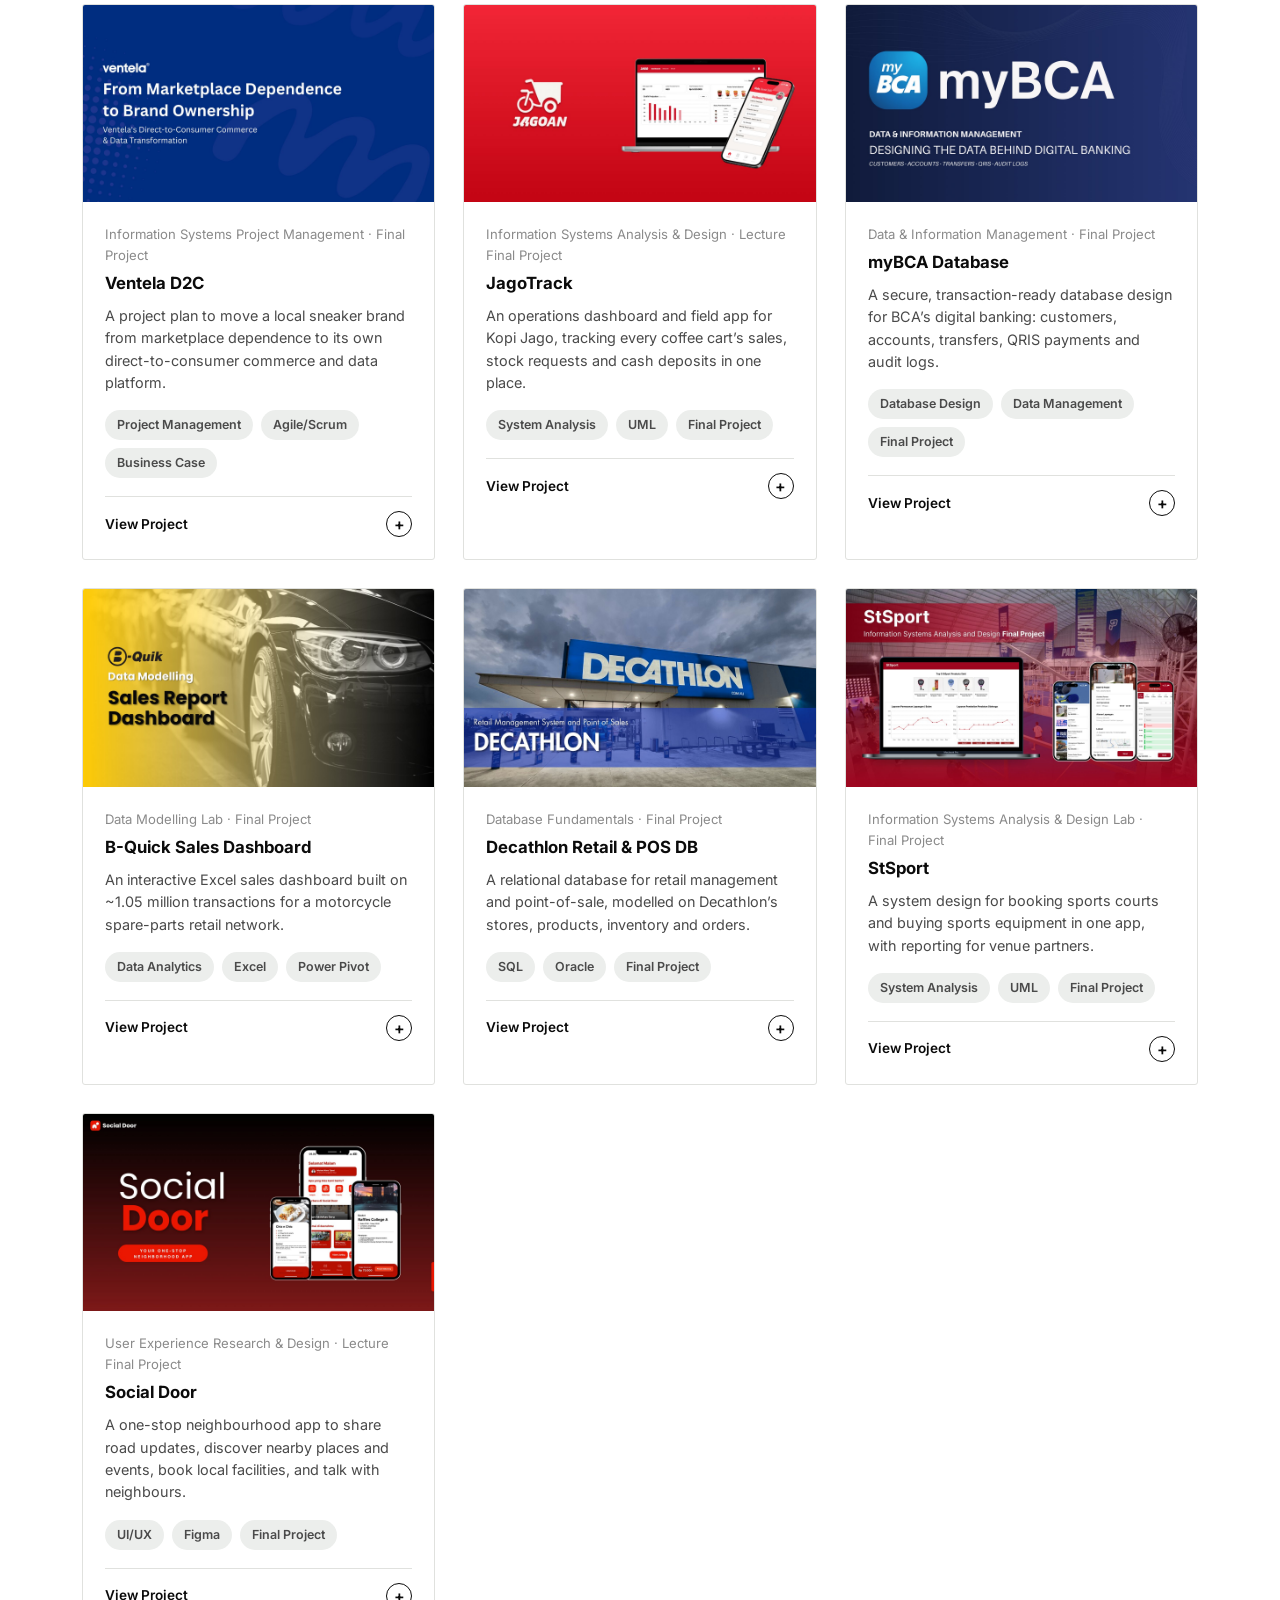
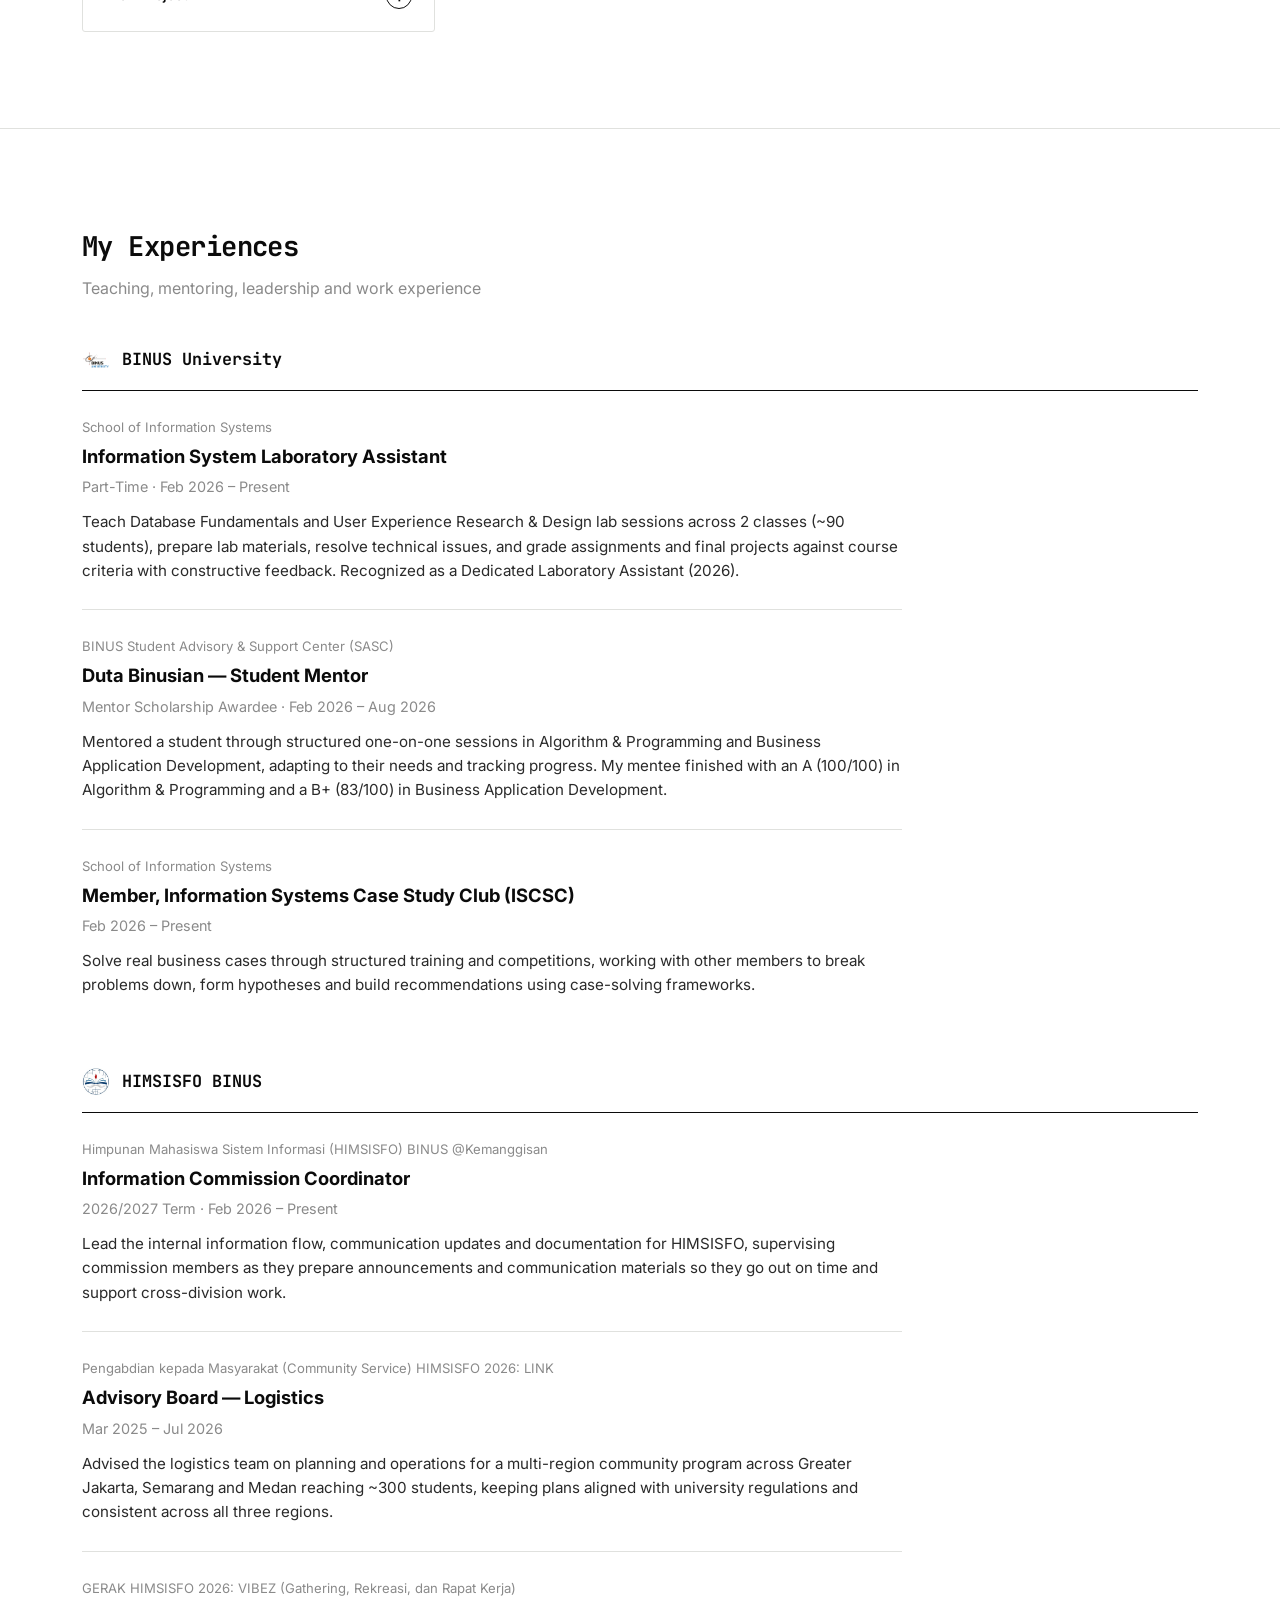
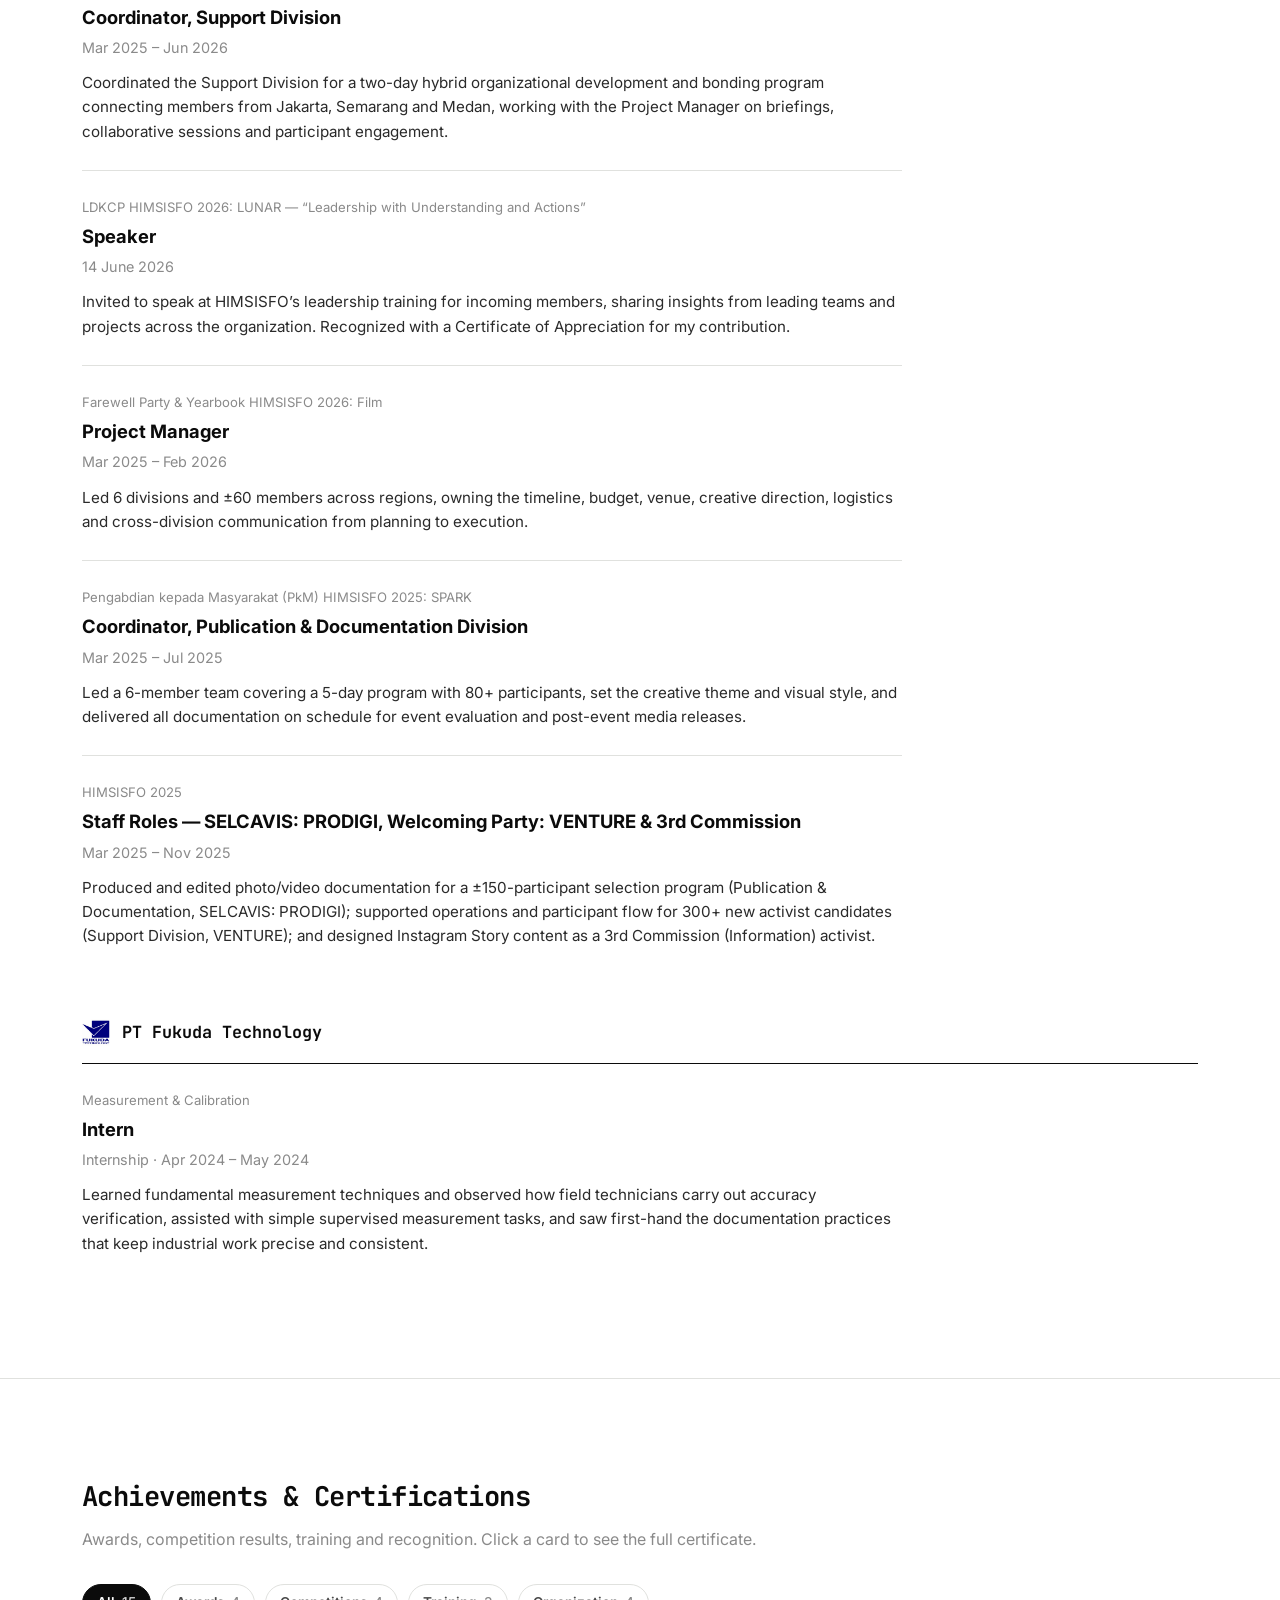
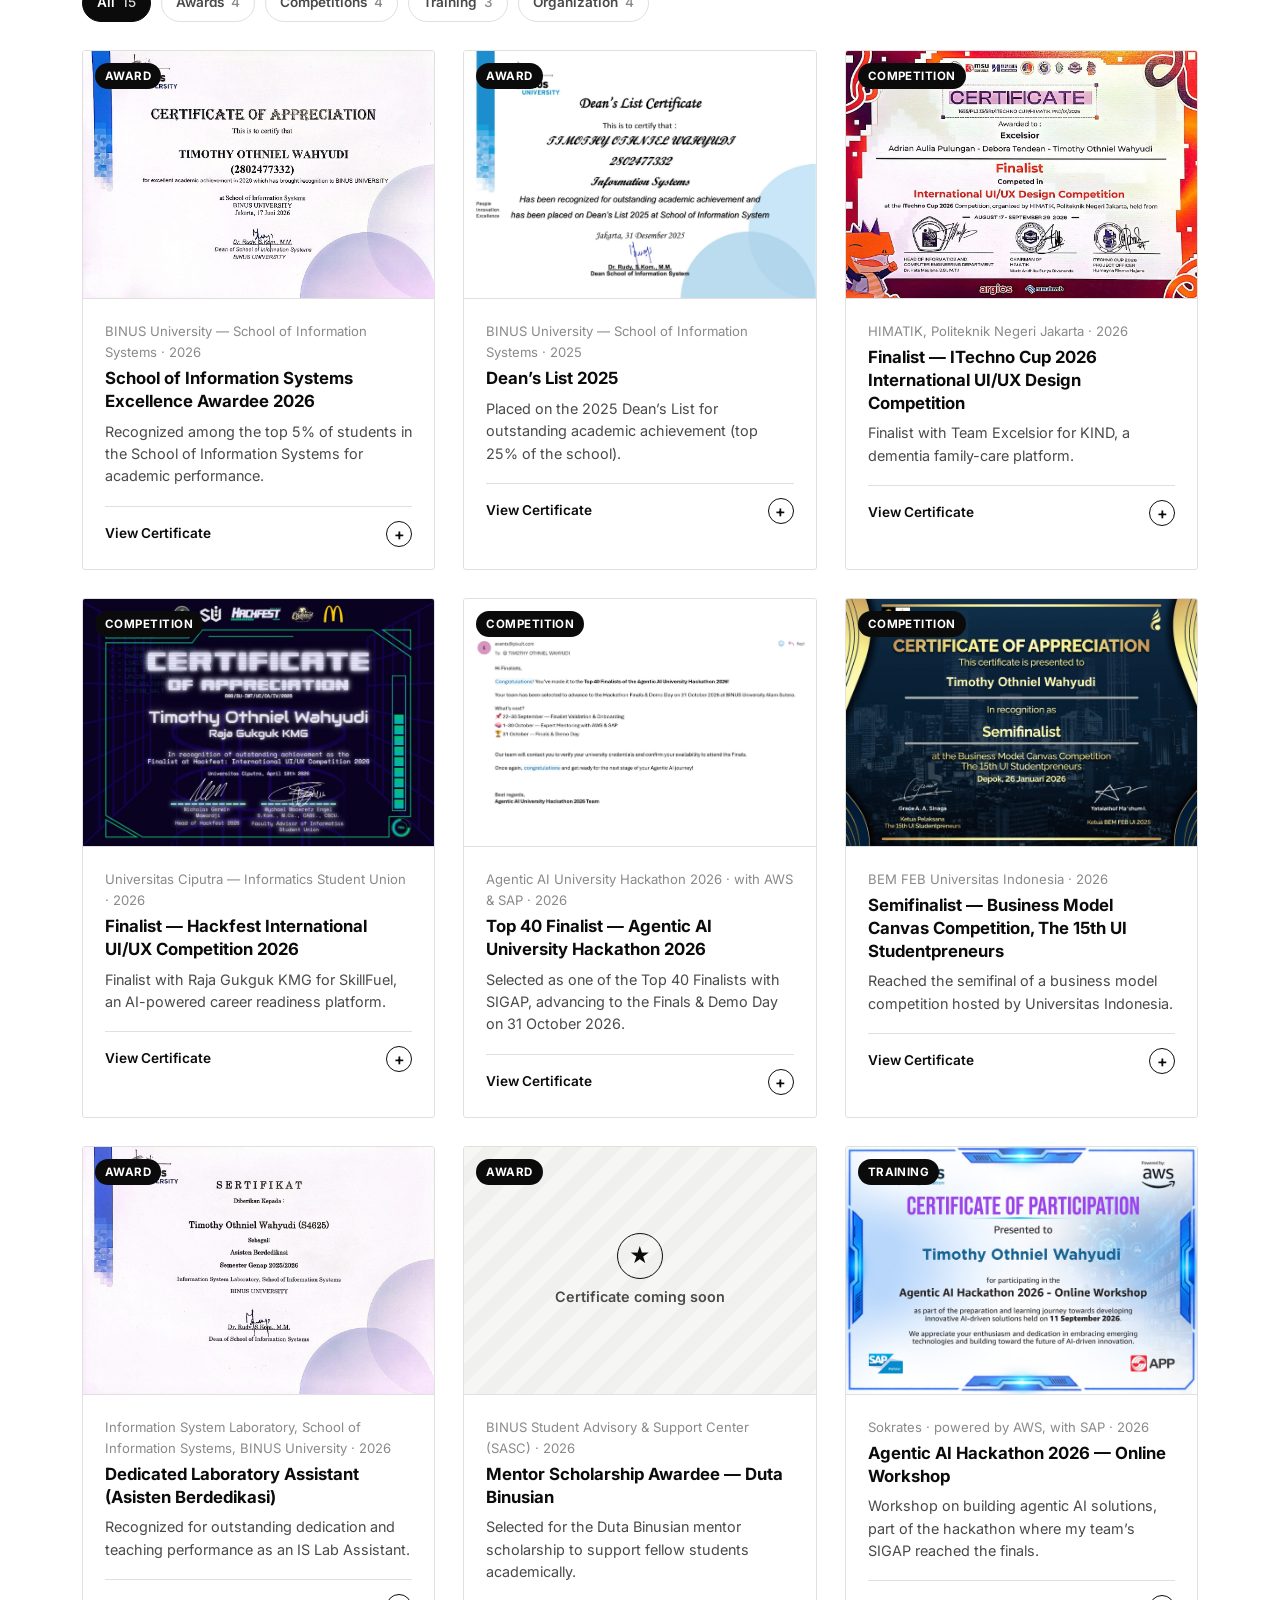
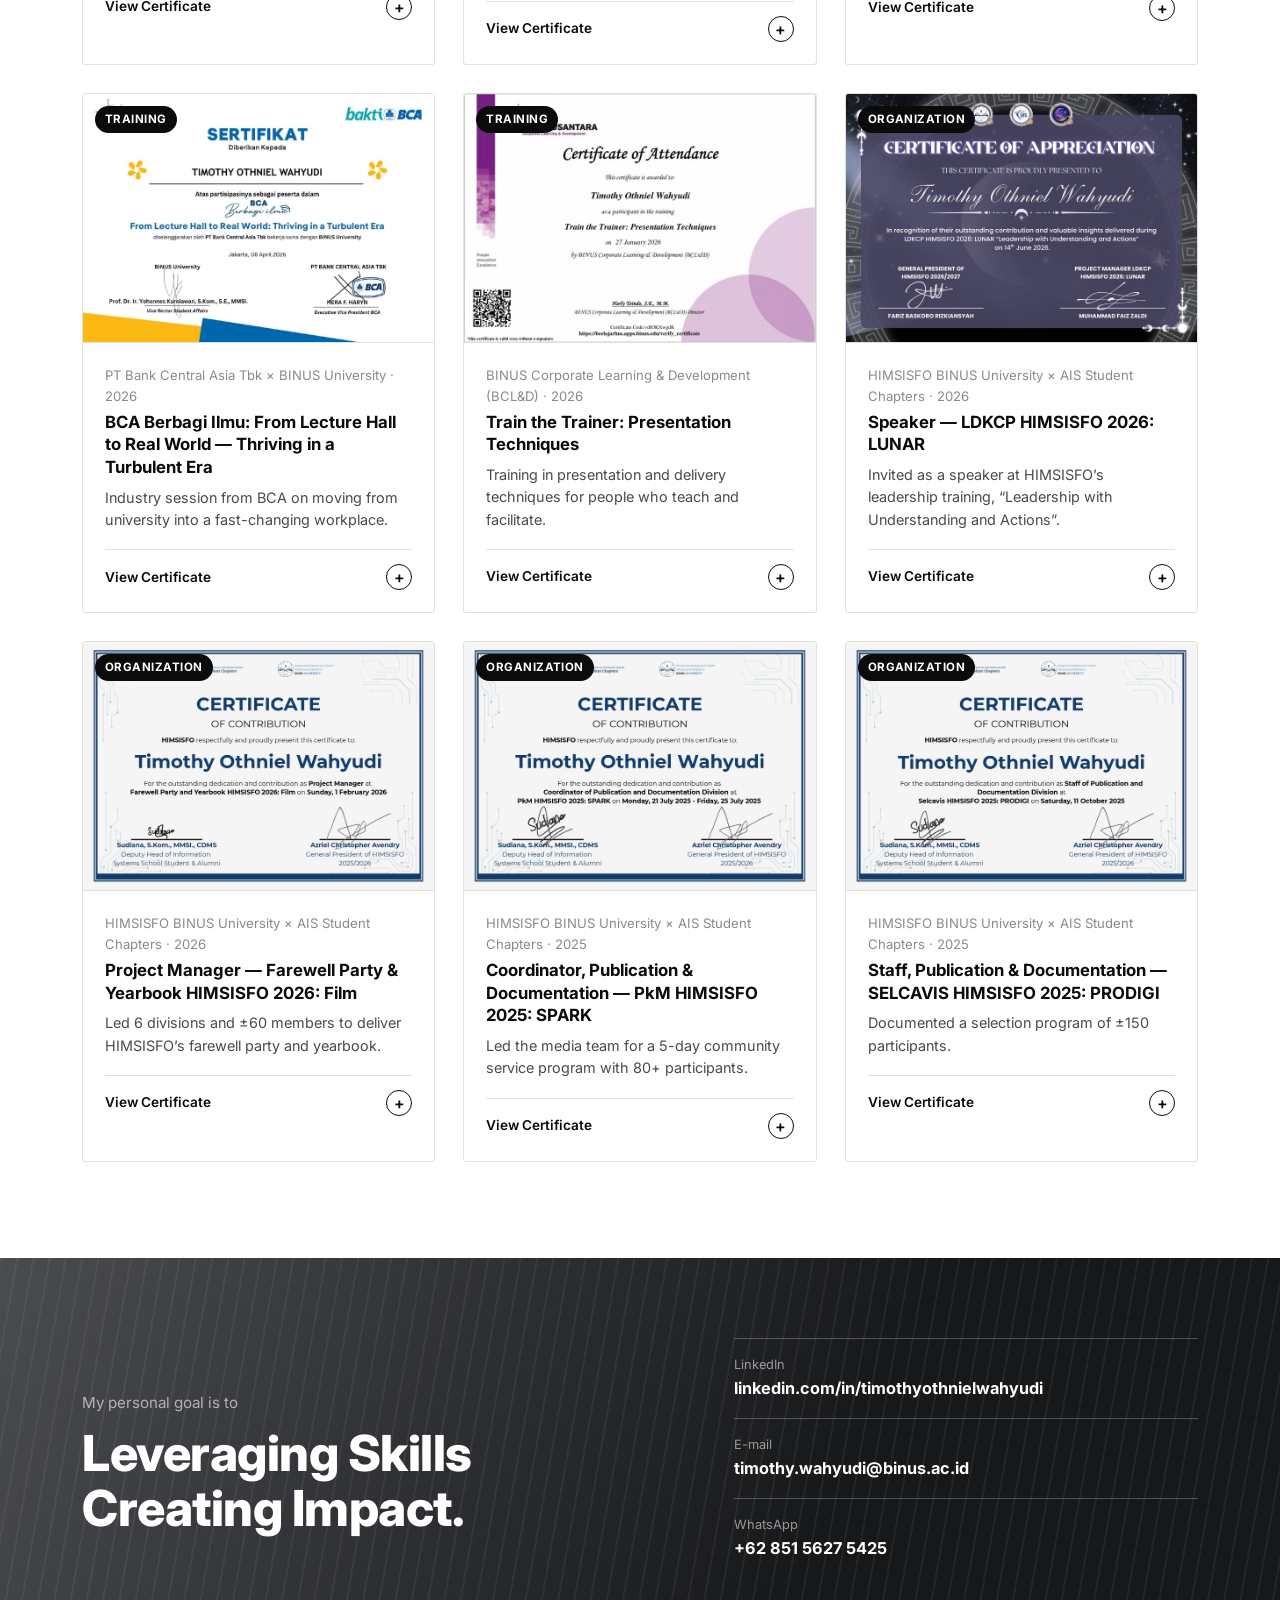
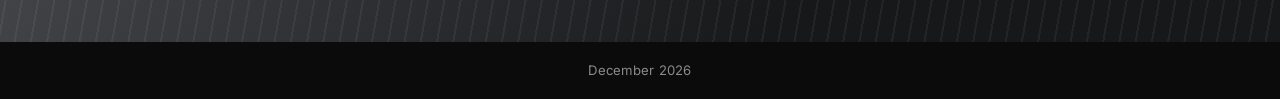
==== commit a94af064: "Enhance hero section with profile and bio details Updated profile image alt text and added hero info" ====
--- a/index.html
+++ b/index.html
@@ -36,36 +36,32 @@
       <div class="hero-photo-col" id="about">
         <div class="polaroid">
           <div class="polaroid-photo">
-            <!--
-              Drop your photo in assets/profile.jpg and it'll show here
-              automatically. Until then, a placeholder with your initials
-              is shown.
-            -->
             <img
               src="assets/Profile.jpg"
-              alt=""
+              alt="Portrait of Timothy Othniel Wahyudi"
               id="profileImg"
               onerror="this.style.display='none'; document.getElementById('photoFallback').style.display='flex';"
             />
             <div class="photo-fallback" id="photoFallback" style="display:none;">
               <span class="initials" id="fallbackInitials">TW</span>
-              <span class="hint">Add assets/profile.jpg to replace this</span>
             </div>
           </div>
         </div>
-        <a href="assets/CV.pdf" class="btn-solid" id="cvLink" download>Download Full CV</a>
+        <div class="hero-id">
+          <h1 class="mono-heading hero-name" id="heroName">Timothy Othniel Wahyudi</h1>
+          <p class="hero-role" id="heroRole">Master Track Information Systems Management</p>
+          <p class="hero-school" id="heroSchool">BINUS University | Jakarta, Indonesia</p>
+        </div>
       </div>
 
       <div class="hero-info">
-        <h1 class="mono-heading" id="heroName">Timothy Othniel Wahyudi</h1>
-        <p class="hero-role" id="heroRole">Master Track Information Systems Management</p>
-        <p class="hero-school" id="heroSchool">BINUS University | Jakarta, Indonesia</p>
-        <p class="hero-bio" id="heroBio">
-        </p>
+        <h2 class="mono-heading hero-headline" id="heroHeadline">Turning business problems into systems that work</h2>
+        <div class="hero-bio" id="heroBio"></div>
+        <ul class="hero-stats" id="heroStats" aria-label="Highlights"></ul>
         <div class="hero-actions">
+          <a href="assets/CV.pdf" class="btn-solid" id="cvLink" download>Download Full CV</a>
           <a href="#projects" class="btn-outline">Explore My Projects</a>
         </div>
-        <p class="hero-tags" id="heroTags"></p>
       </div>
     </div>
   </section>
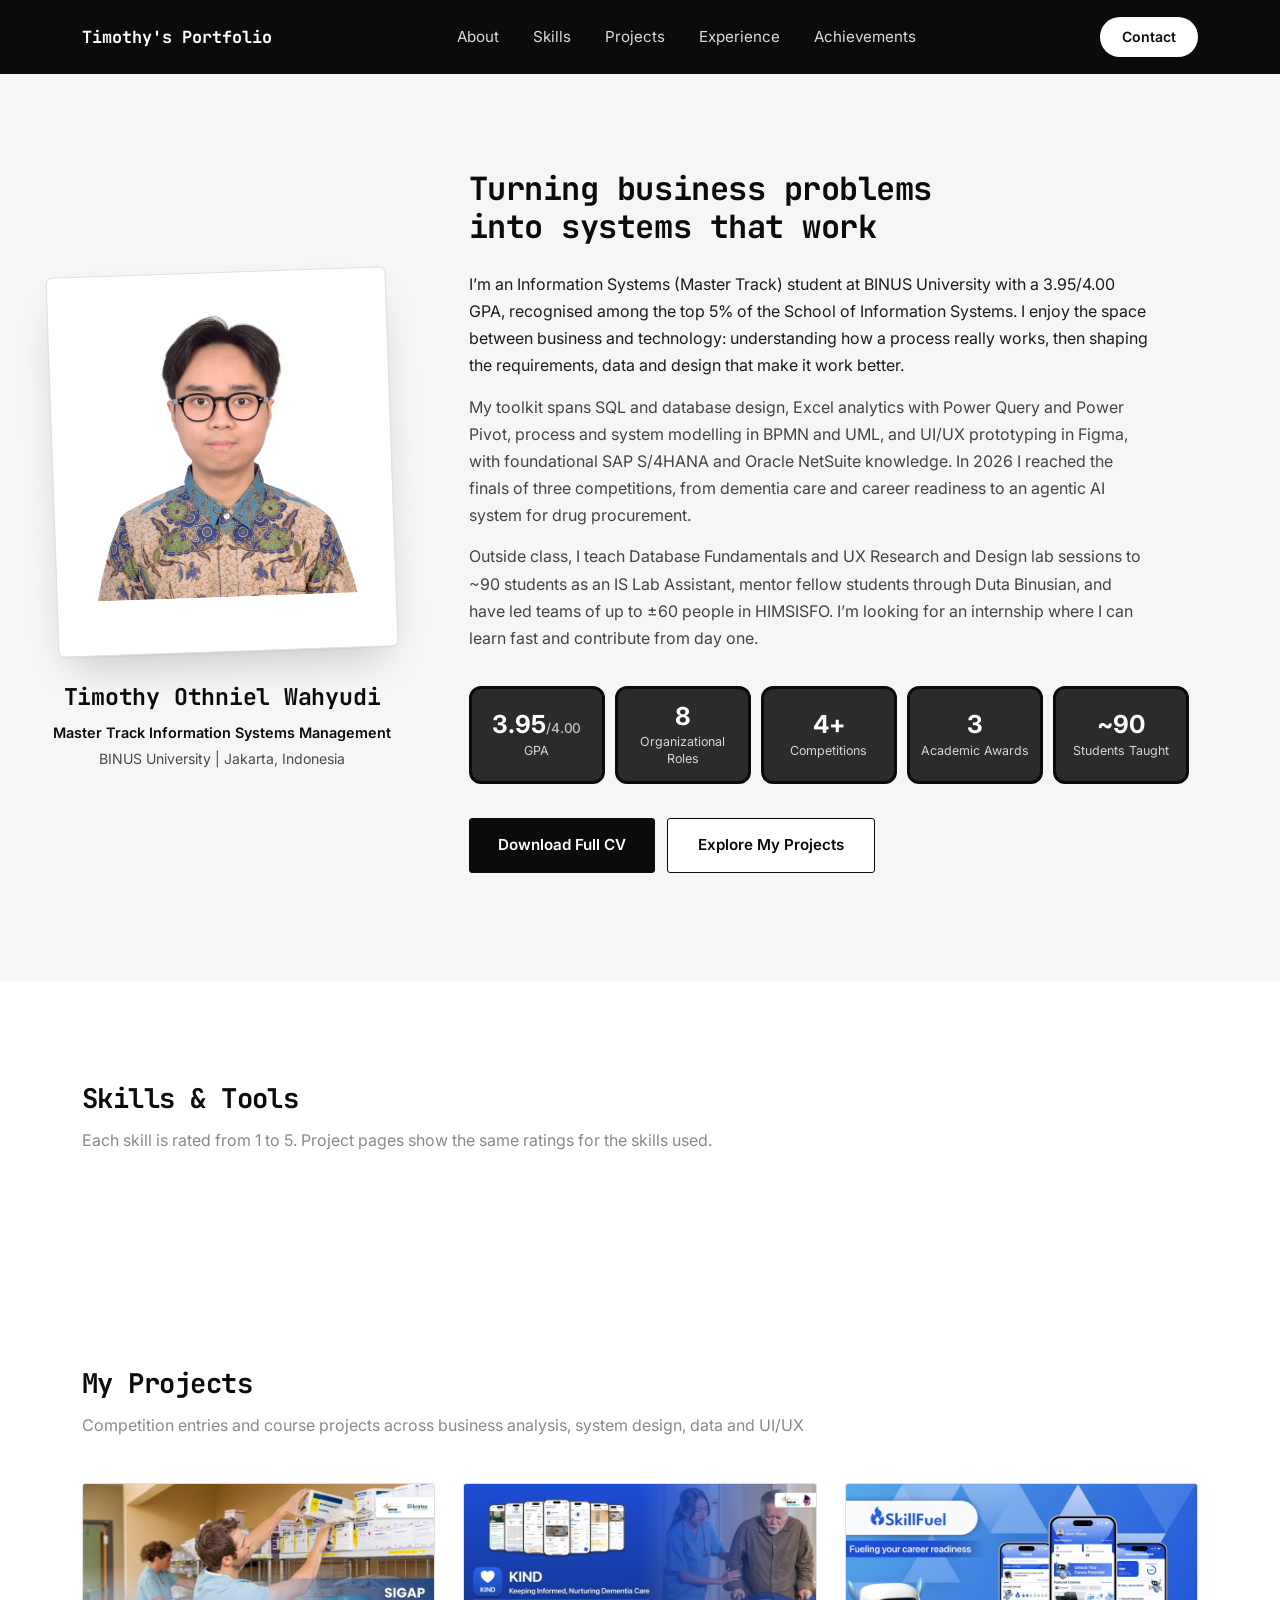
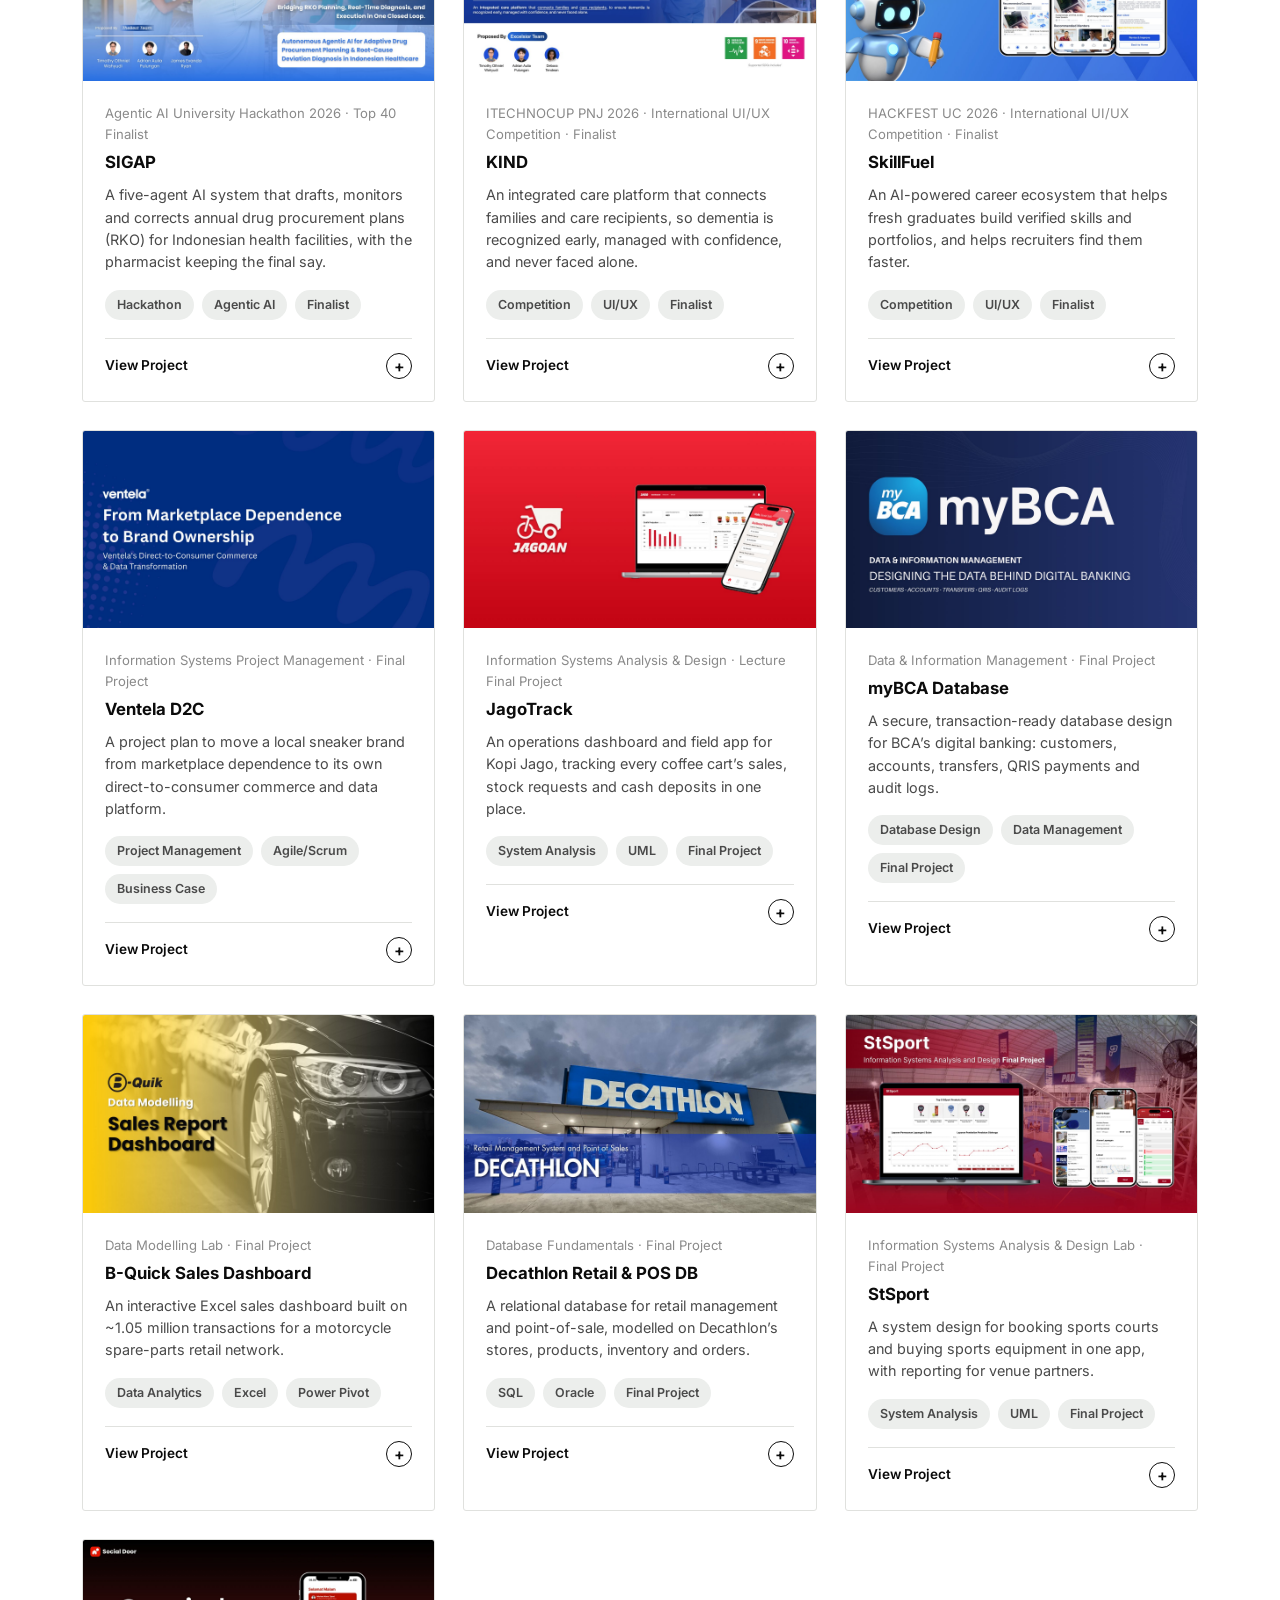
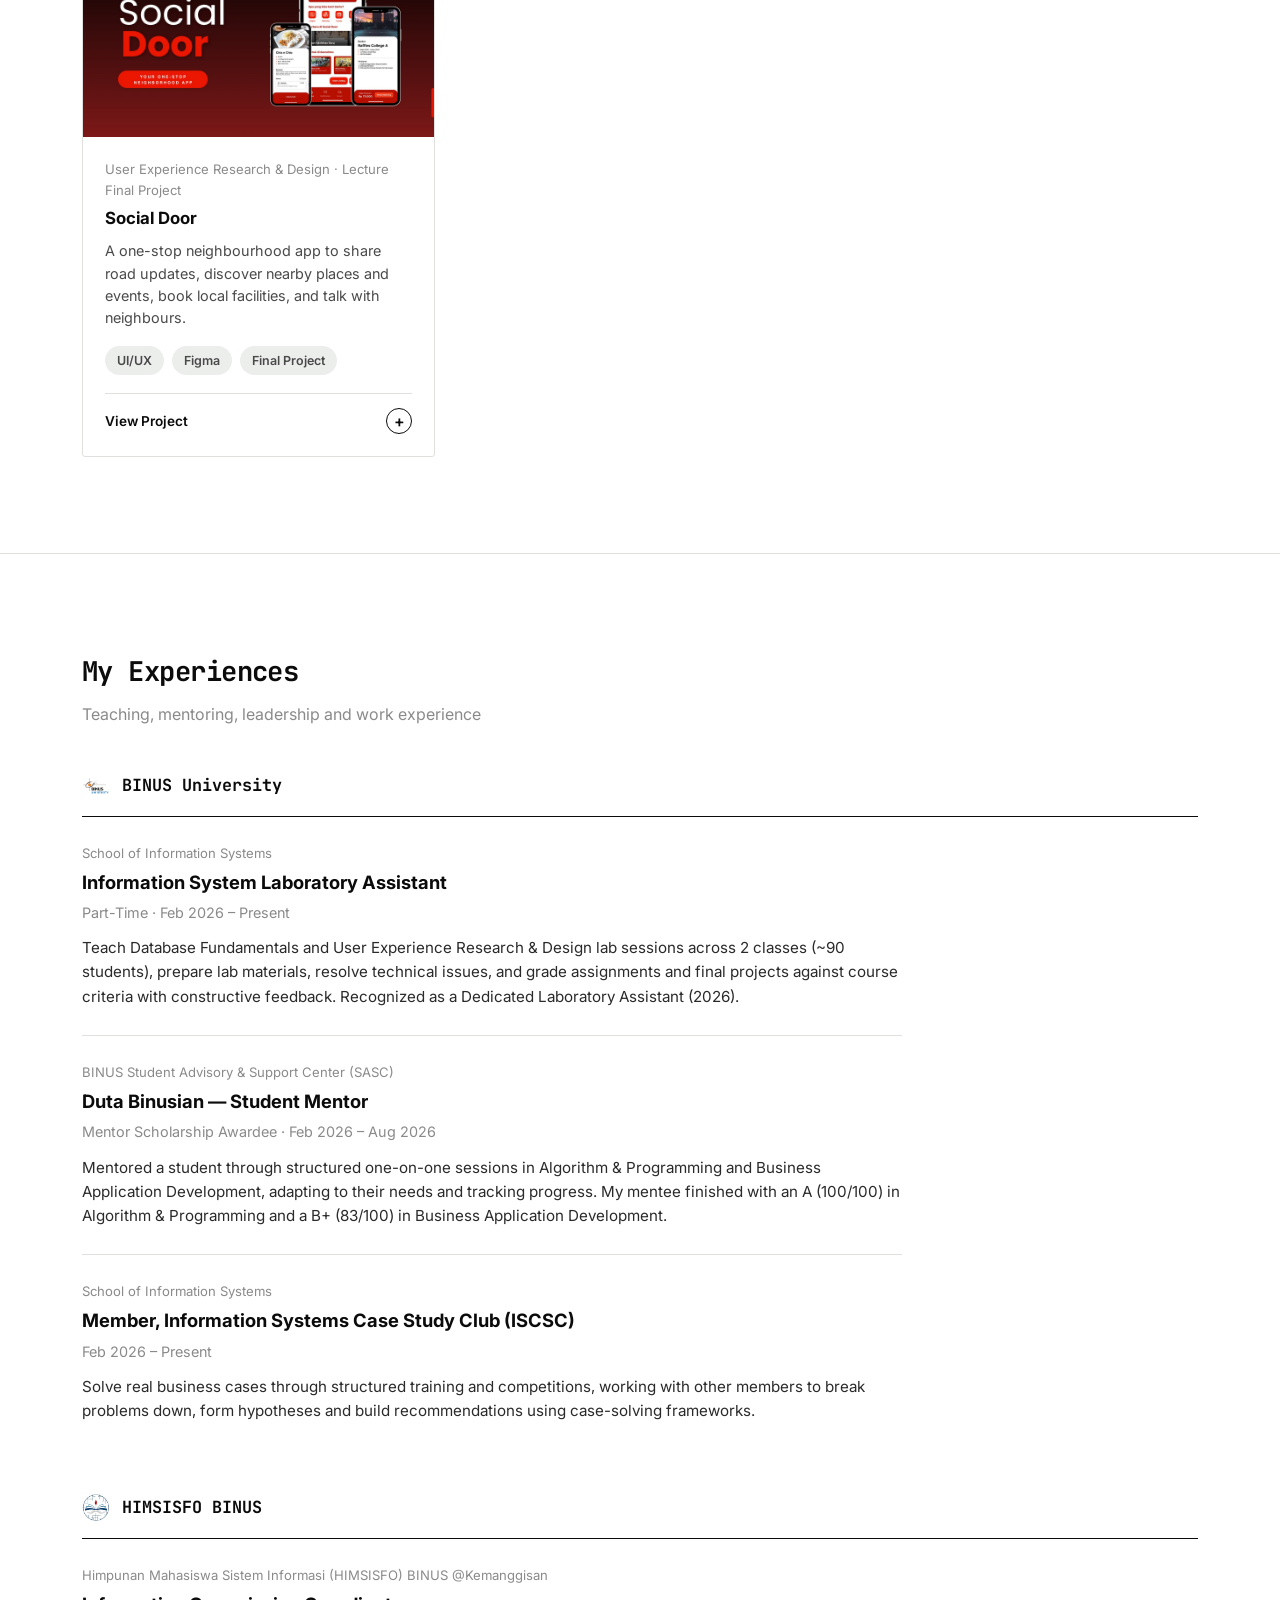
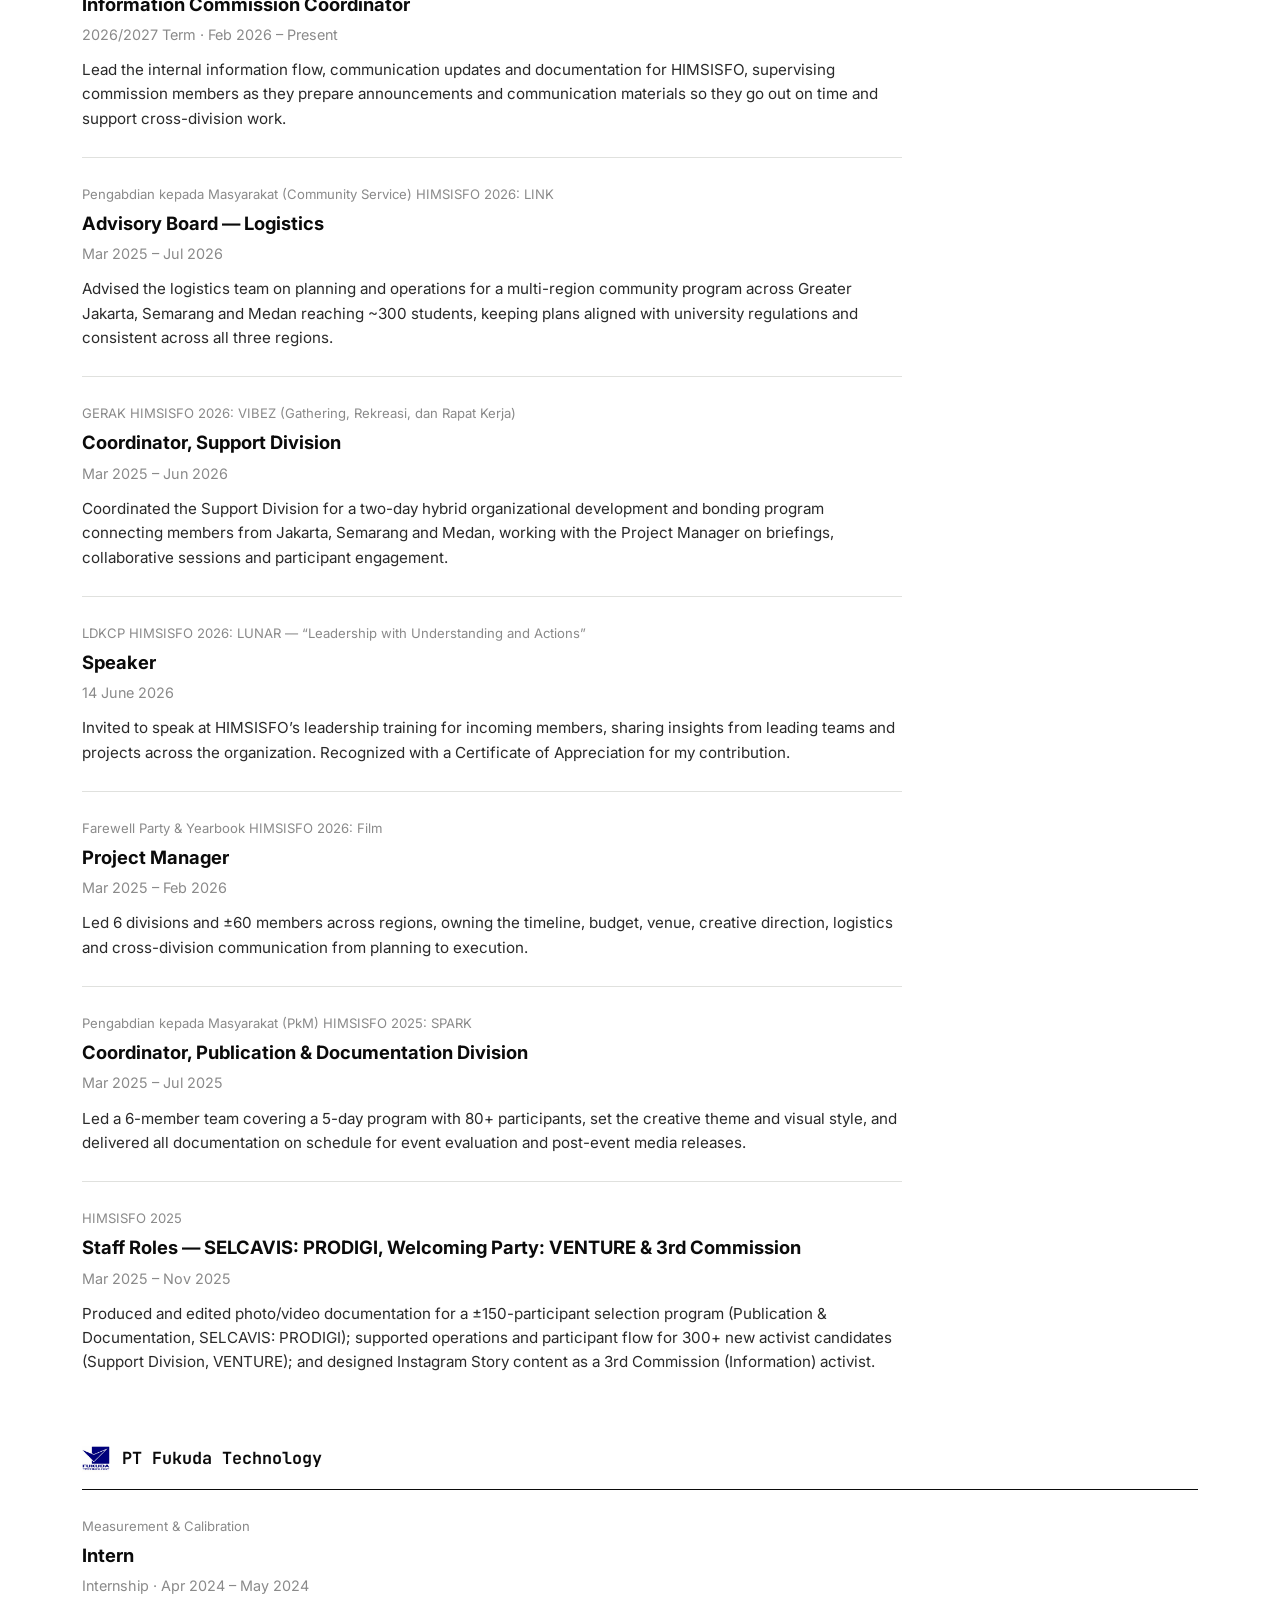
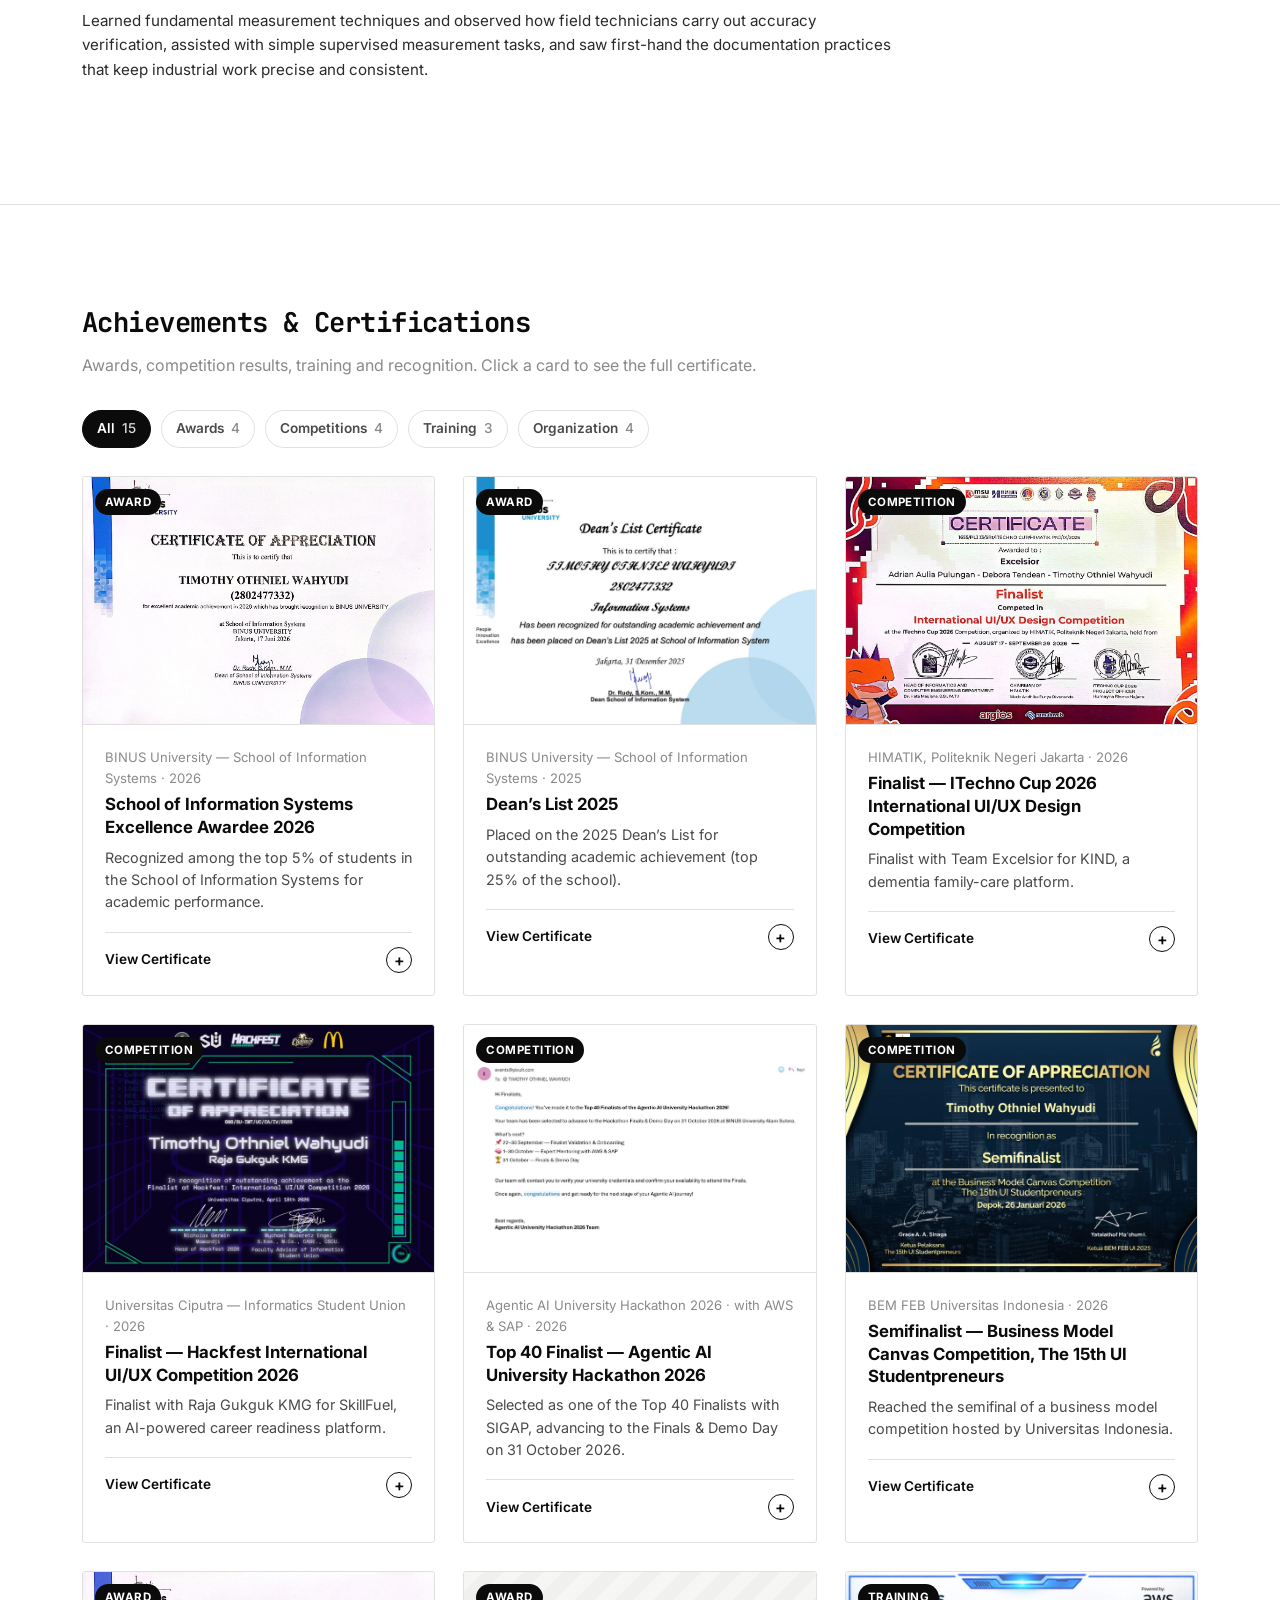
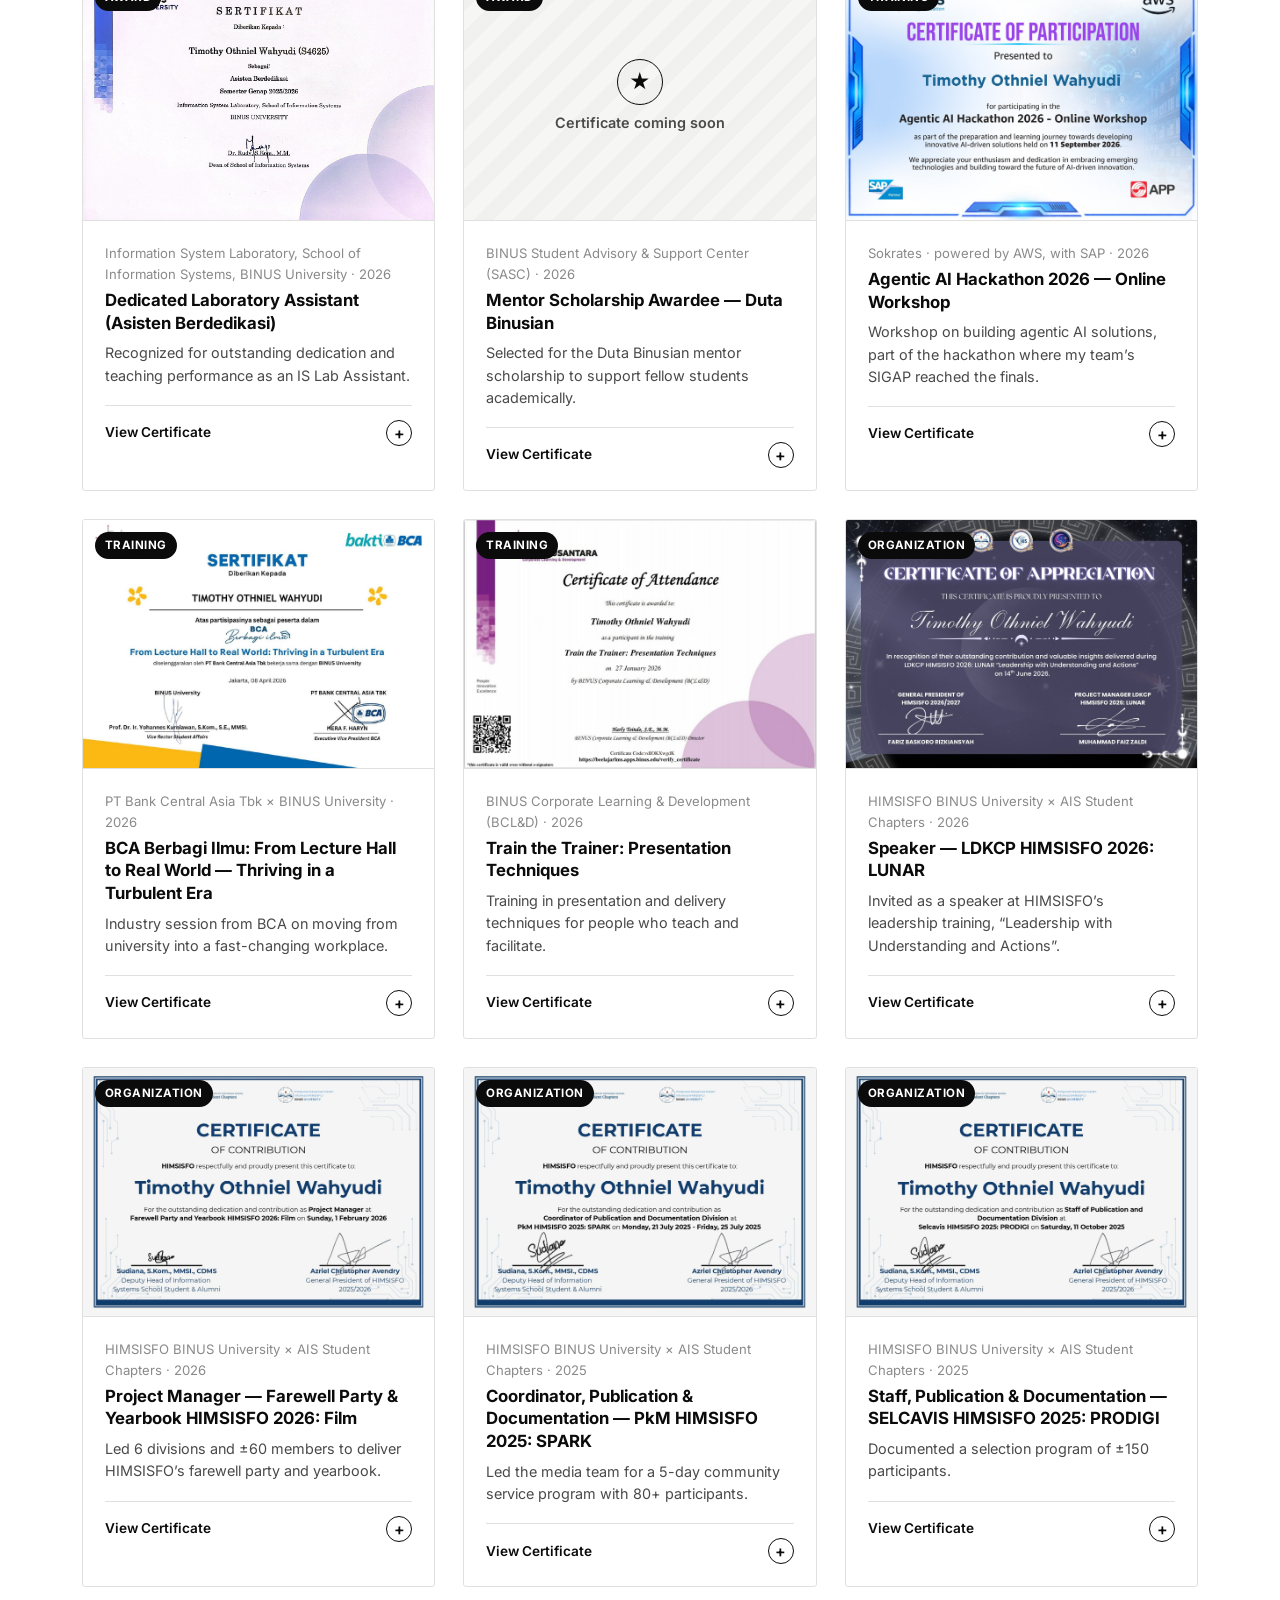
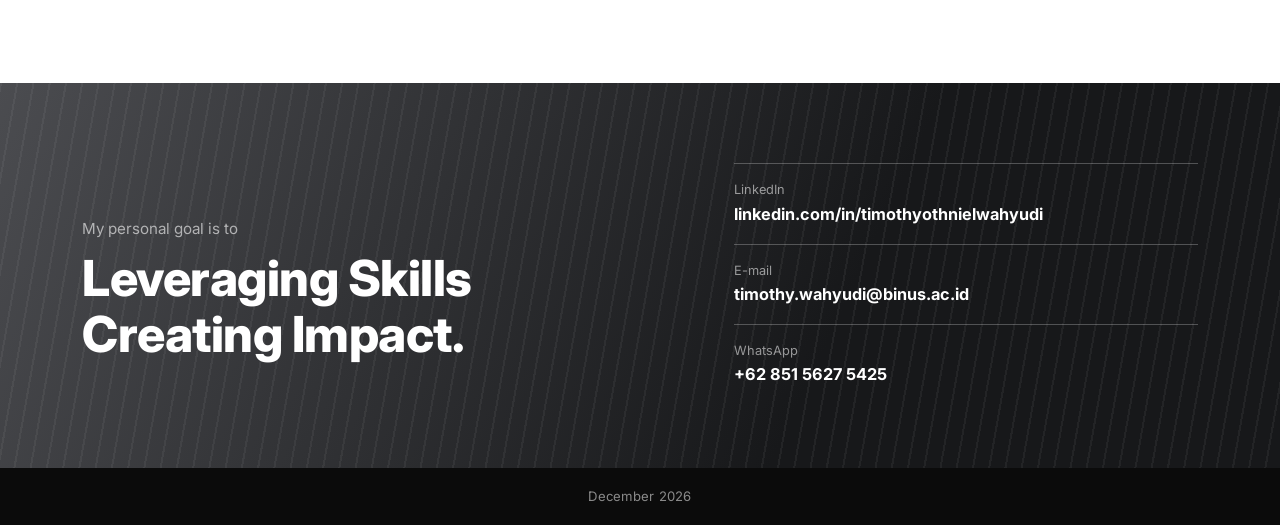
==== commit eddc9e8d: "Add skills and tools section to index.html Added a new section for skills and tools with a skill sca" ====
--- a/index.html
+++ b/index.html
@@ -22,6 +22,7 @@
       </button>
       <nav class="nav-links" id="navLinks">
         <a href="#about">About</a>
+        <a href="#skills">Skills</a>
         <a href="#projects">Projects</a>
         <a href="#experience">Experience</a>
         <a href="#achievements">Achievements</a>
@@ -63,6 +64,17 @@
           <a href="#projects" class="btn-outline">Explore My Projects</a>
         </div>
       </div>
+    </div>
+  </section>
+
+  <!-- ===================== SKILLS & TOOLS ===================== -->
+  <section class="section-block" id="skills">
+    <div class="container">
+      <p class="mono-heading section-title">Skills &amp; Tools</p>
+      <p class="section-sub">Each skill is rated from 1 to 5. Project pages show the same ratings for the skills used.</p>
+      <!-- Rendered by main.js from SKILL_SCALE and SKILLS in data.js -->
+      <dl class="skill-scale" id="skillScale"></dl>
+      <div class="skill-grid" id="skillGrid"></div>
     </div>
   </section>
 
--- a/style.css
+++ b/style.css
@@ -230,38 +230,47 @@
 }
 
 /* ============================================================
-   HERO
+   HERO / ABOUT
    ============================================================ */
 .hero {
   background: var(--paper);
-  padding: 86px 0px 96px;
+  padding: 96px 0 108px;
+}
+
+.hero > .container {
+  max-width: 1240px;
 }
 
 .hero-grid {
   display: grid;
-  grid-template-columns: 340px 1fr;
-  gap: 56px;
-  align-items: start;
-}
-
+  grid-template-columns: 340px minmax(0, 1fr);
+  gap: clamp(48px, 6vw, 88px);
+  align-items: center;
+}
+
+/* Left: polaroid + identity, centred as one block */
 .hero-photo-col {
-  display: grid;
-  gap: 20px;
-  justify-items: center;
+  display: flex;
+  flex-direction: column;
+  align-items: center;
+  text-align: center;
 }
 
 .polaroid {
+  width: 100%;
   background: var(--white);
+  padding: 14px 14px 54px;
+  border-radius: 6px;
   border: 1px solid var(--line);
-  box-shadow: 0px 16px 34px rgba(0, 0, 0, 0.08);
-  padding: 16px 8px 64px 8px;
-  border-radius: 8px;
+  box-shadow: 0 1px 2px rgba(0, 0, 0, 0.05), 0 22px 44px -16px rgba(0, 0, 0, 0.22);
+  transform: rotate(-2deg);
 }
 
 .polaroid-photo {
   width: 100%;
   aspect-ratio: 1 / 1;
-  background: var(--gray-300);
+  background: #e6e7e4;
+  border-radius: 2px;
   display: flex;
   align-items: center;
   justify-content: center;
@@ -288,59 +297,142 @@
   font-weight: 700;
 }
 
-.photo-fallback .hint {
-  font-size: 0.7rem;
-  max-width: 16ch;
+.hero-id {
+  margin-top: 30px;
+}
+
+.hero-name {
+  font-size: 1.45rem;
+  line-height: 1.25;
+  letter-spacing: -0.01em;
+}
+
+.hero-role {
+  margin-top: 10px;
+  font-weight: 600;
+  font-size: 0.9rem;
+  white-space: nowrap;
+  color: var(--black);
+}
+
+.hero-school {
+  margin-top: 3px;
+  font-size: 0.88rem;
+  color: var(--gray-700);
+}
+
+/* Right: headline, story, highlights */
+.hero-info {
+  max-width: 760px;
+}
+
+.hero-headline {
+  font-size: clamp(1.6rem, 2.5vw, 2.05rem);
+  line-height: 1.2;
+  letter-spacing: -0.015em;
+  text-wrap: balance;
+}
+
+.hero-bio {
+  margin-top: 24px;
+  max-width: 68ch;
+  font-size: 16px;
+  line-height: 1.7;
+  color: #444;
+}
+
+.hero-bio p:first-child {
+  color: #1c1c1c;
+}
+
+.hero-bio p + p {
+  margin-top: 14px;
+}
+
+.hero-stats {
+  list-style: none;
+  margin: 34px 0 0;
+  padding: 0;
+  display: grid;
+  grid-template-columns: repeat(5, minmax(0, 1fr));
+  gap: 10px;
+  max-width: 720px;
+}
+
+.stat-tile {
+  min-height: 98px;
+  padding: 14px 8px;
+  background: #2b2b2b;
+  border: 3px solid var(--black);
+  border-radius: 12px;
+  color: var(--white);
+  display: flex;
+  flex-direction: column;
+  align-items: center;
+  justify-content: center;
   text-align: center;
-  line-height: 1.4;
-}
-
-.hero-info h1 {
-  font-size: clamp(1.9rem, 3.4vw, 2.5rem);
-  line-height: 1.2;
-}
-
-.hero-role {
-  margin-top: 14px;
-  font-weight: 600;
-  font-size: 1.1rem;
-}
-
-.hero-school {
-  margin-top: 4px;
-  color: var(--gray-500);
-  font-size: 0.92rem;
-}
-
-.hero-bio {
-  font-size: 16px;
-  margin-top: 22px;
-  max-width: 62ch;
-  color: #2a2a2a;
-  text-align: justify;
-  white-space: pre-line;
+  gap: 6px;
+}
+
+.stat-value {
+  font-size: 1.55rem;
+  font-weight: 700;
+  line-height: 1;
+  letter-spacing: -0.01em;
+}
+
+.stat-value small {
+  font-size: 0.85rem;
+  font-weight: 500;
+  color: #bdbdbd;
+  margin-left: 1px;
+}
+
+.stat-label {
+  font-size: 0.78rem;
+  line-height: 1.3;
+  color: #d6d6d6;
 }
 
 .hero-actions {
-  margin-top: 28px;
-}
-
-.hero-tags {
-  margin-top: 22px;
-  font-size: 0.85rem;
-  font-weight: 600;
-  letter-spacing: 0.02em;
-  color: var(--black);
+  margin-top: 34px;
   display: flex;
   flex-wrap: wrap;
-  gap: 10px;
-}
-
-.hero-tags span:not(:last-child)::after {
-  content: "|";
-  margin-left: 10px;
-  color: var(--gray-300);
-  font-weight: 400;
+  gap: 12px;
+}
+
+@media (max-width: 960px) {
+  .hero {
+    padding: 64px 0 80px;
+  }
+
+  .hero-grid {
+    grid-template-columns: 1fr;
+    gap: 56px;
+  }
+
+  .polaroid {
+    width: 280px;
+  }
+
+  .hero-info {
+    max-width: 680px;
+    margin: 0 auto;
+  }
+}
+
+@media (max-width: 620px) {
+  .hero-role {
+    white-space: normal;
+  }
+
+  .hero-stats {
+    grid-template-columns: repeat(2, minmax(0, 1fr));
+  }
+
+  .hero-stats .stat-tile:last-child:nth-child(odd) {
+    grid-column: 1 / -1;
+  }
 }
 
 /* ============================================================
@@ -1132,19 +1224,6 @@
    RESPONSIVE
    ============================================================ */
 @media (max-width: 900px) {
-  .hero-grid {
-    grid-template-columns: 1fr;
-  }
-
-  .hero-photo-col {
-    justify-items: center;
-    text-align: center;
-  }
-
-  .polaroid {
-    width: 280px;
-  }
-
   .project-grid {
     grid-template-columns: repeat(2, 1fr);
   }
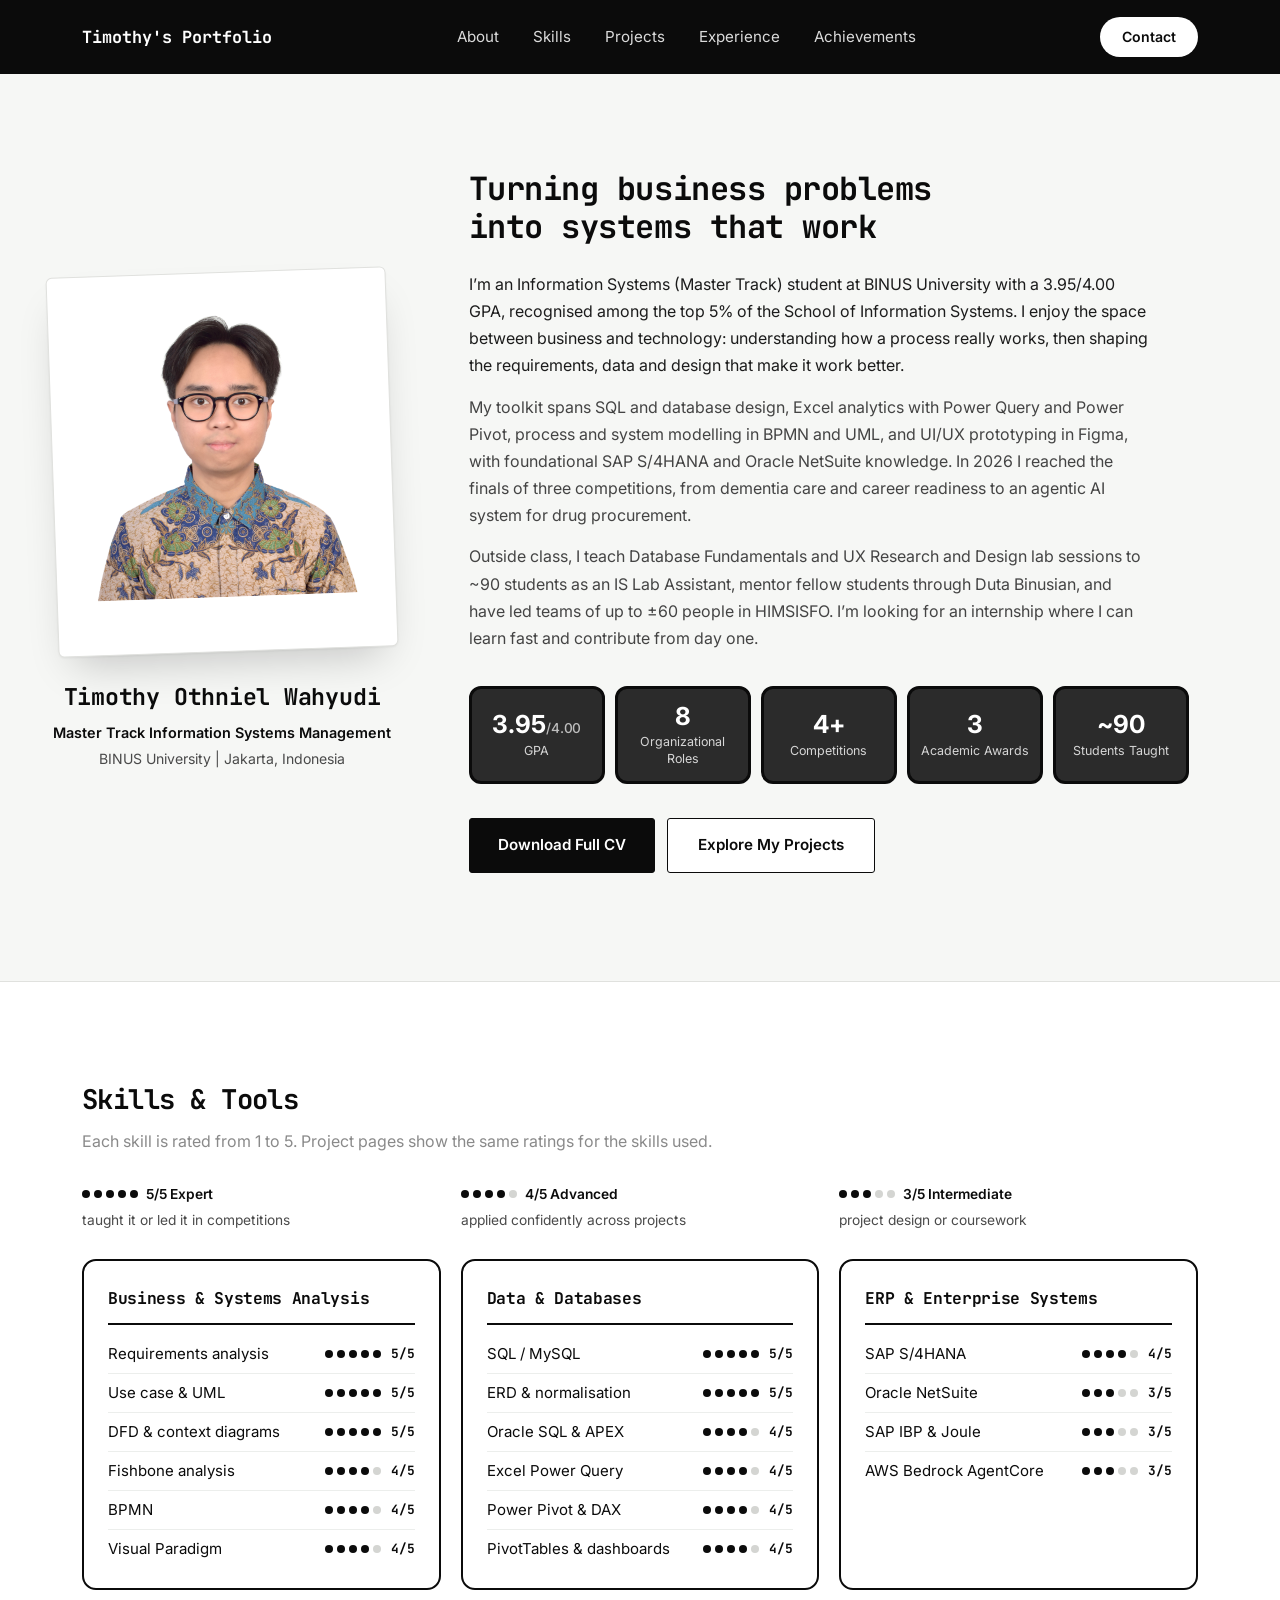
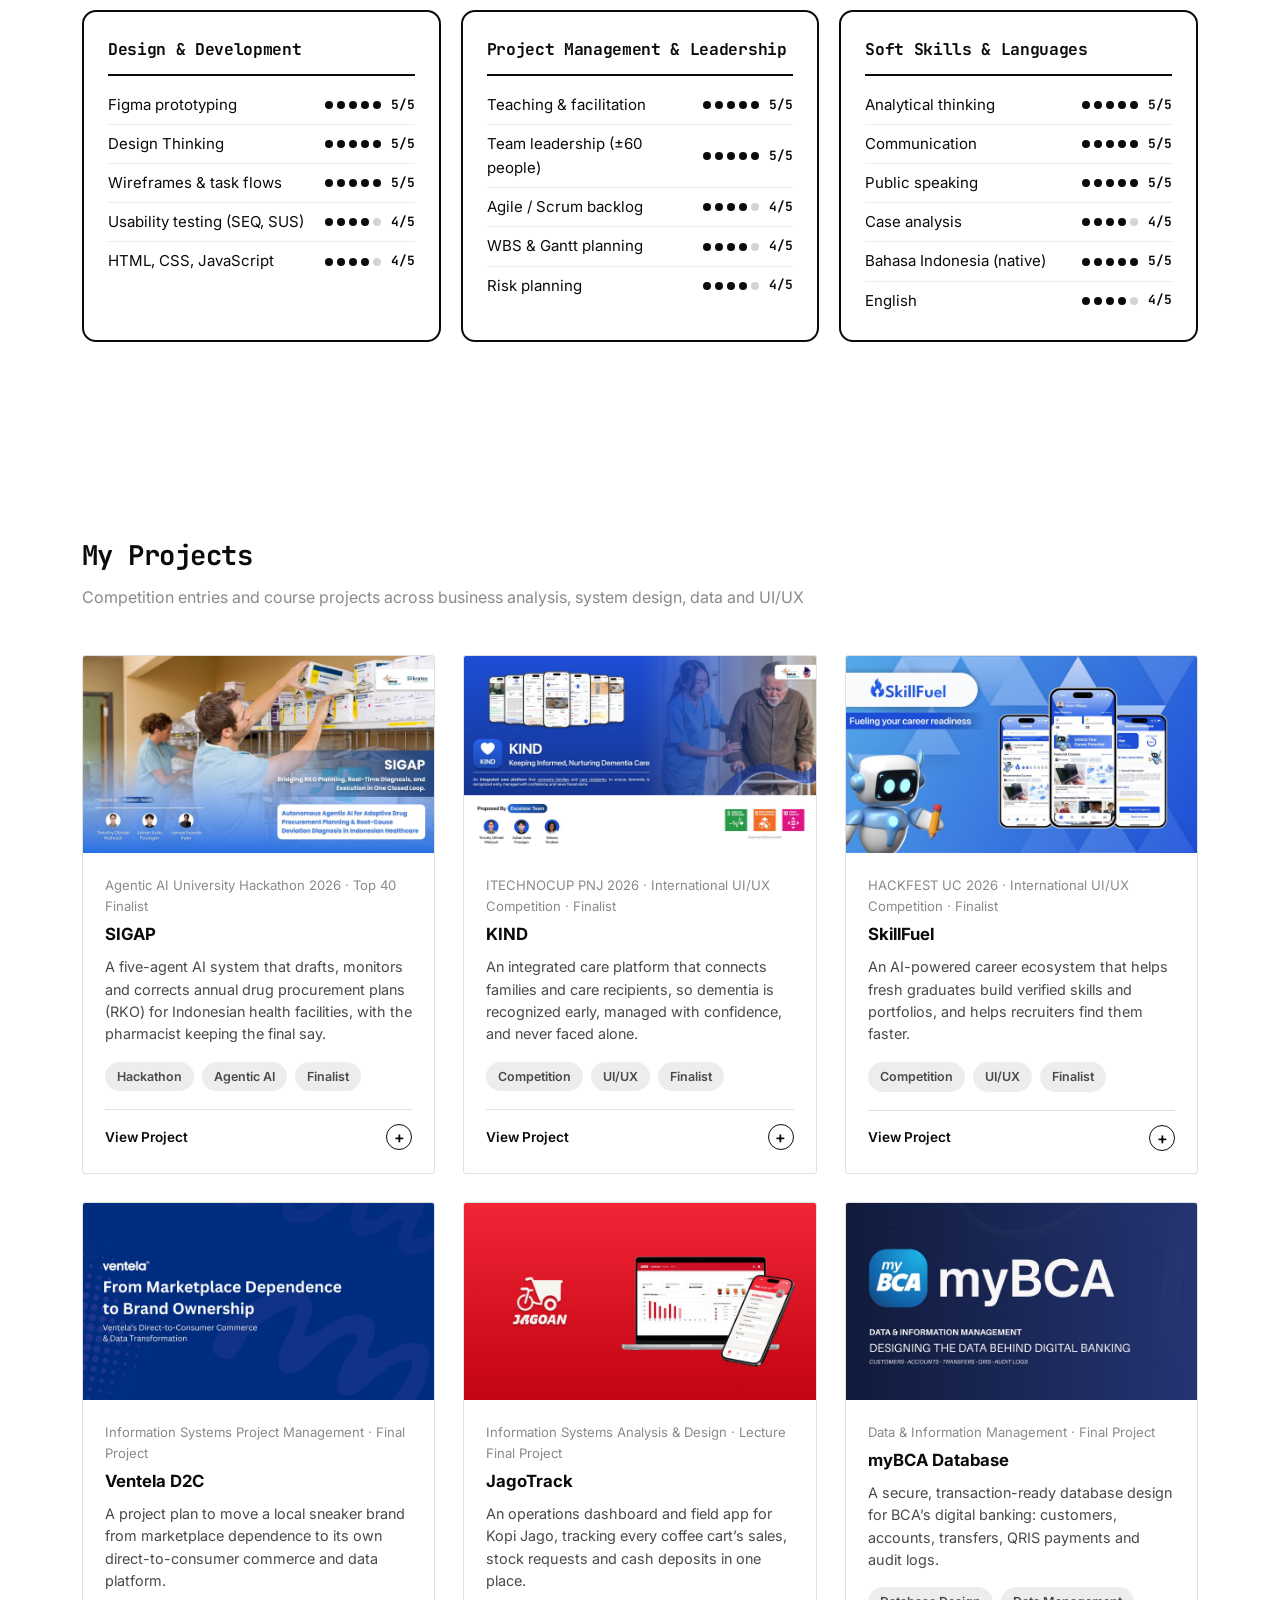
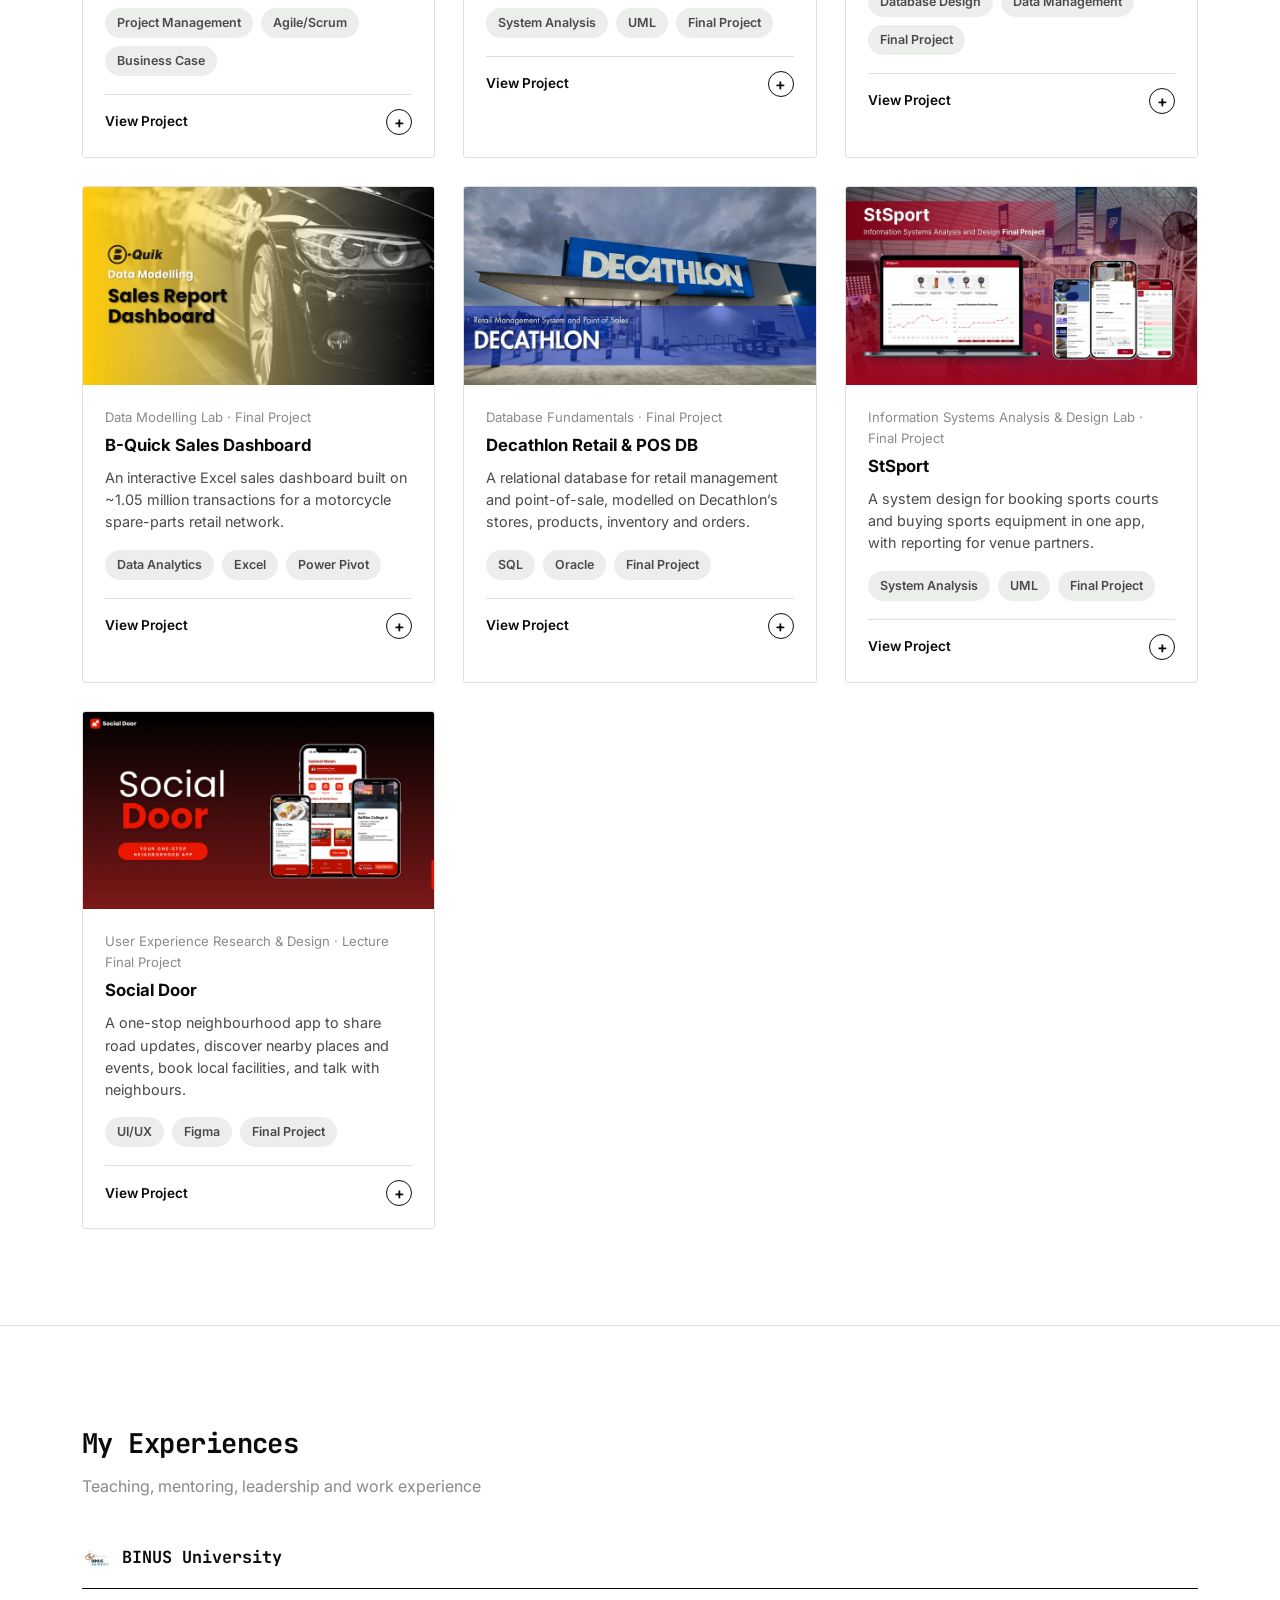
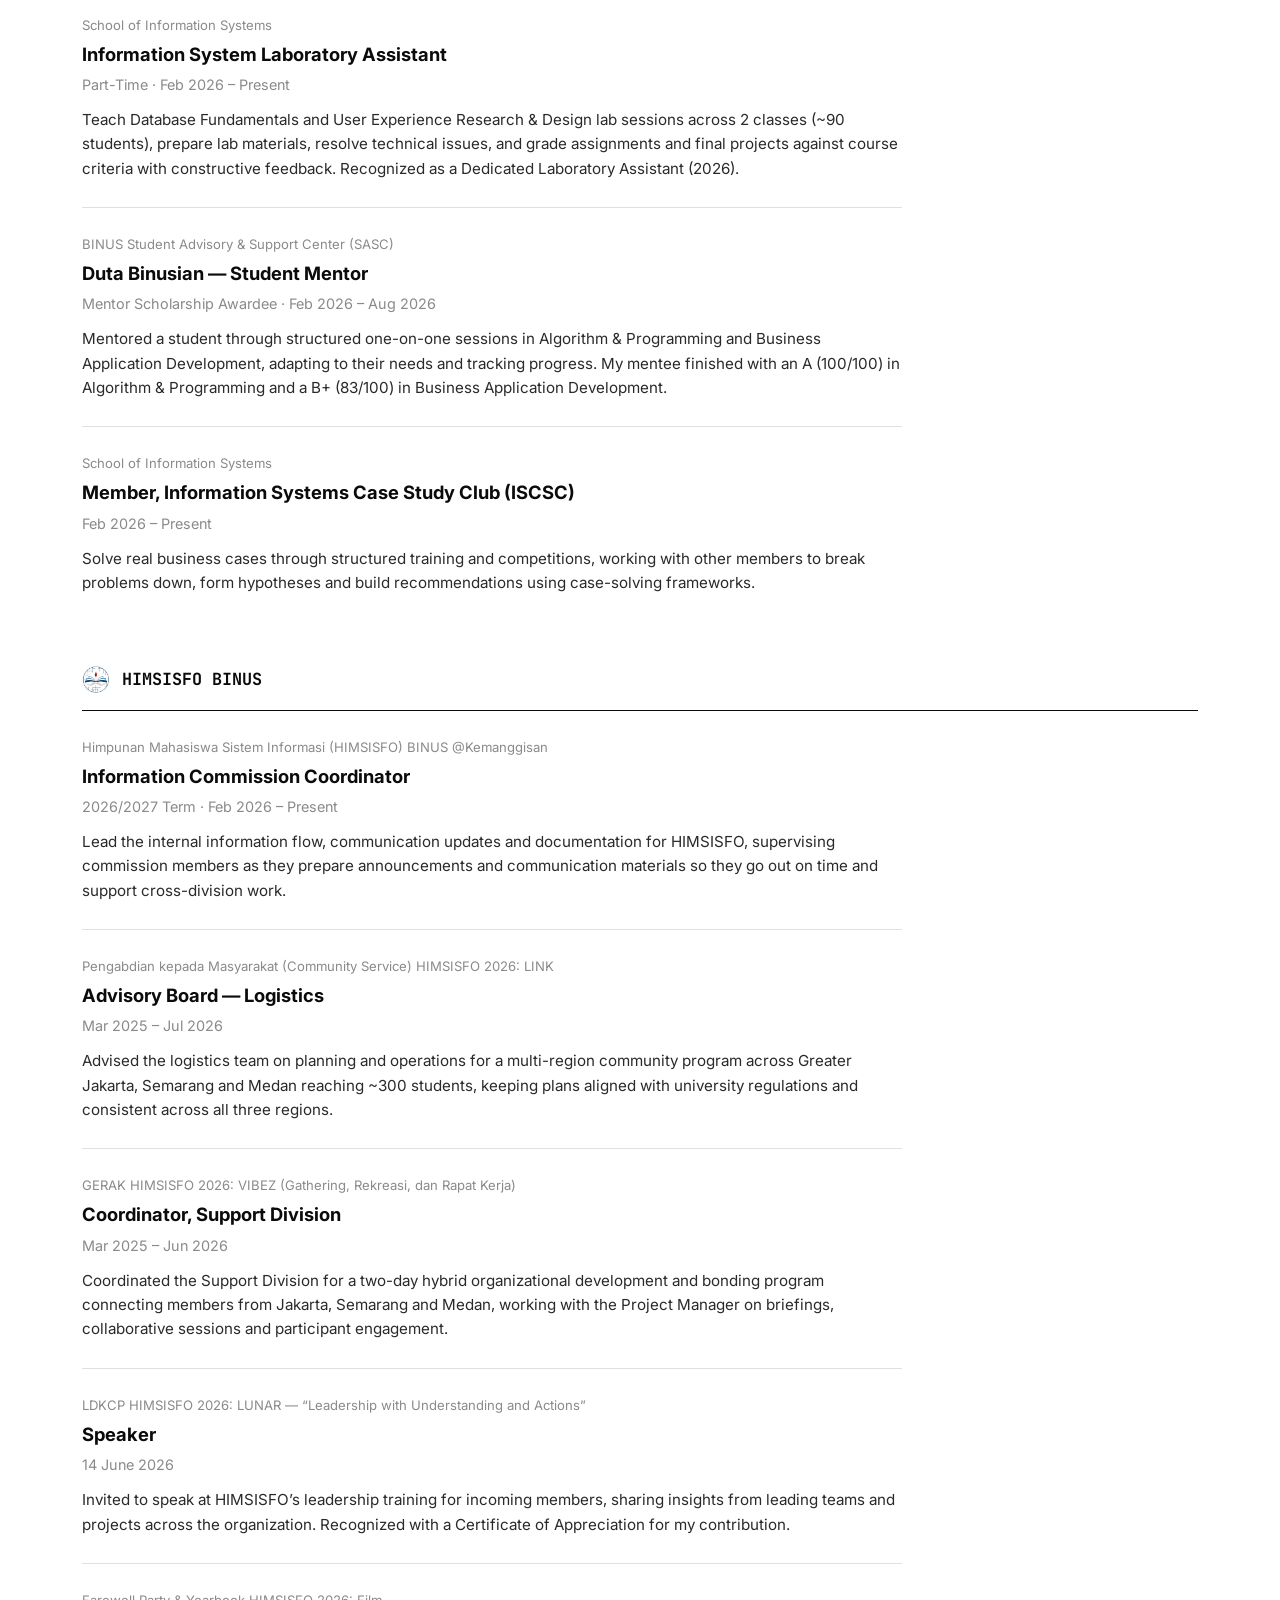
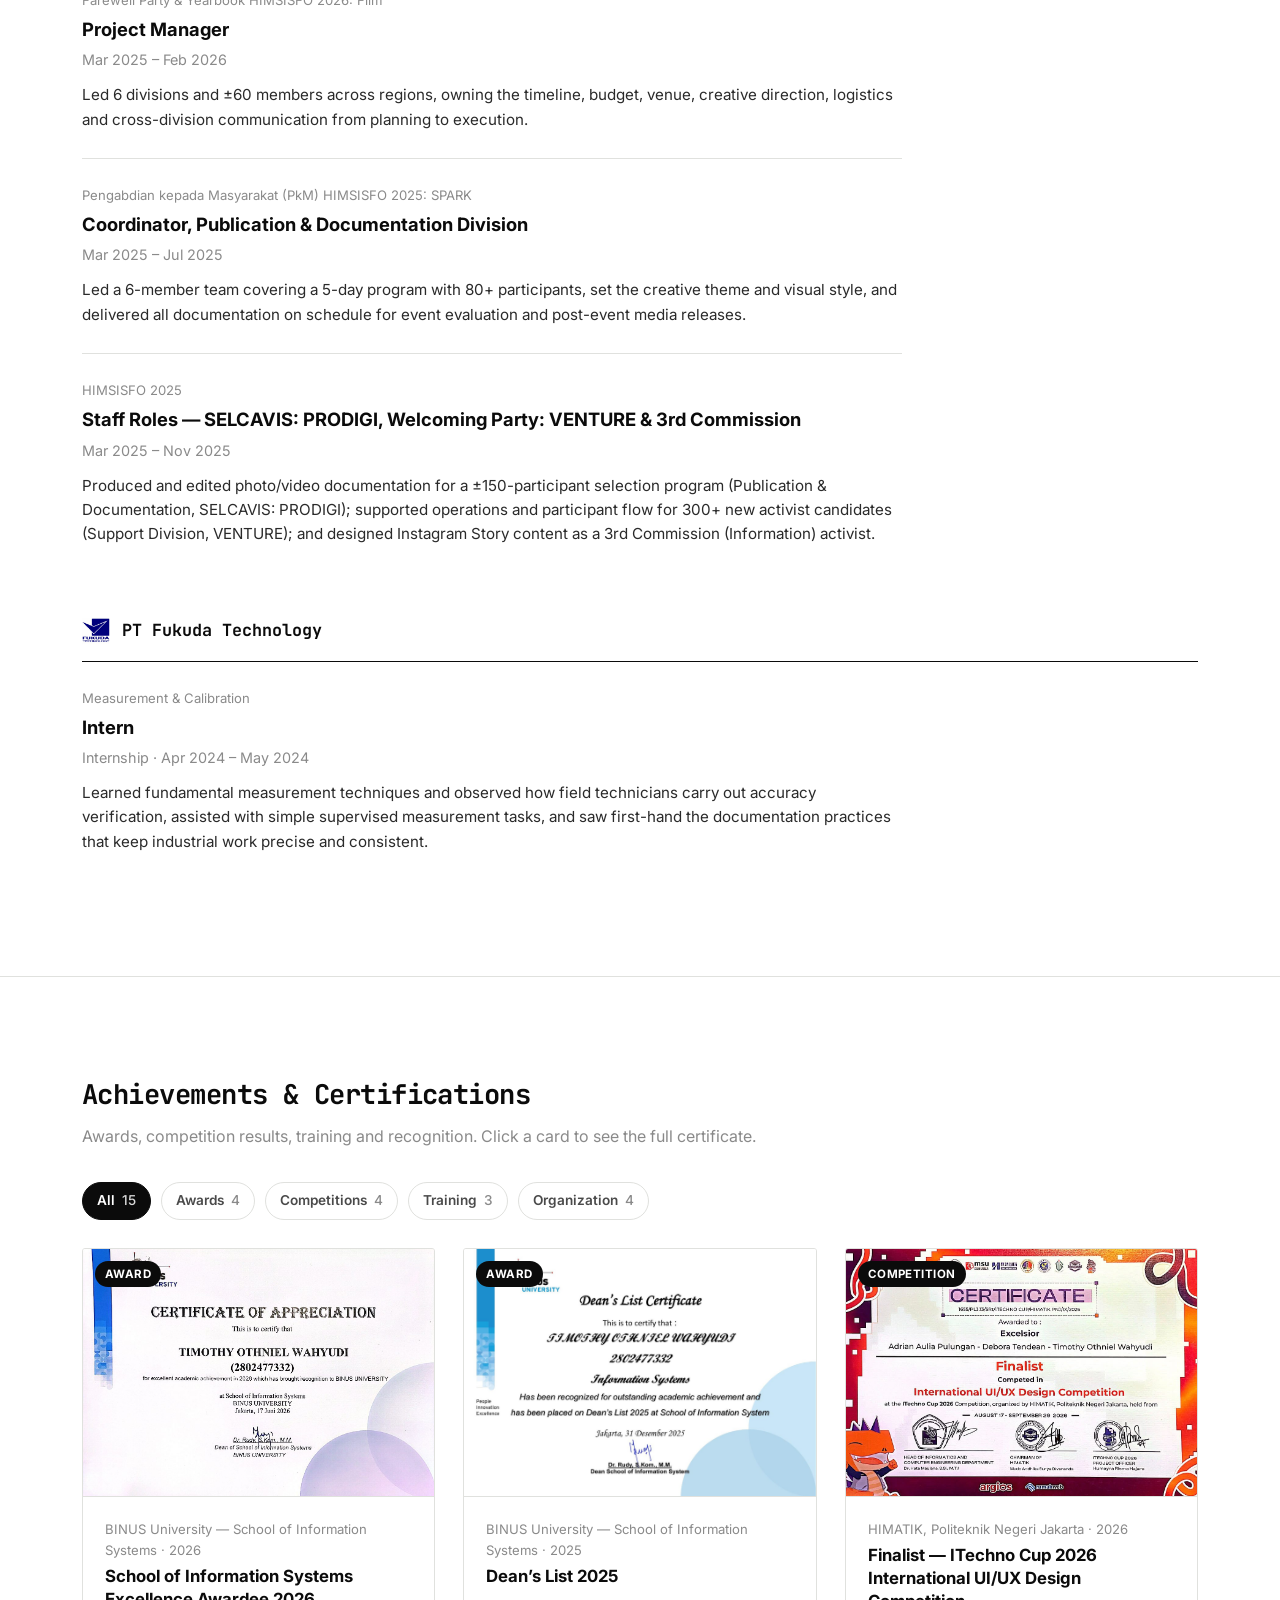
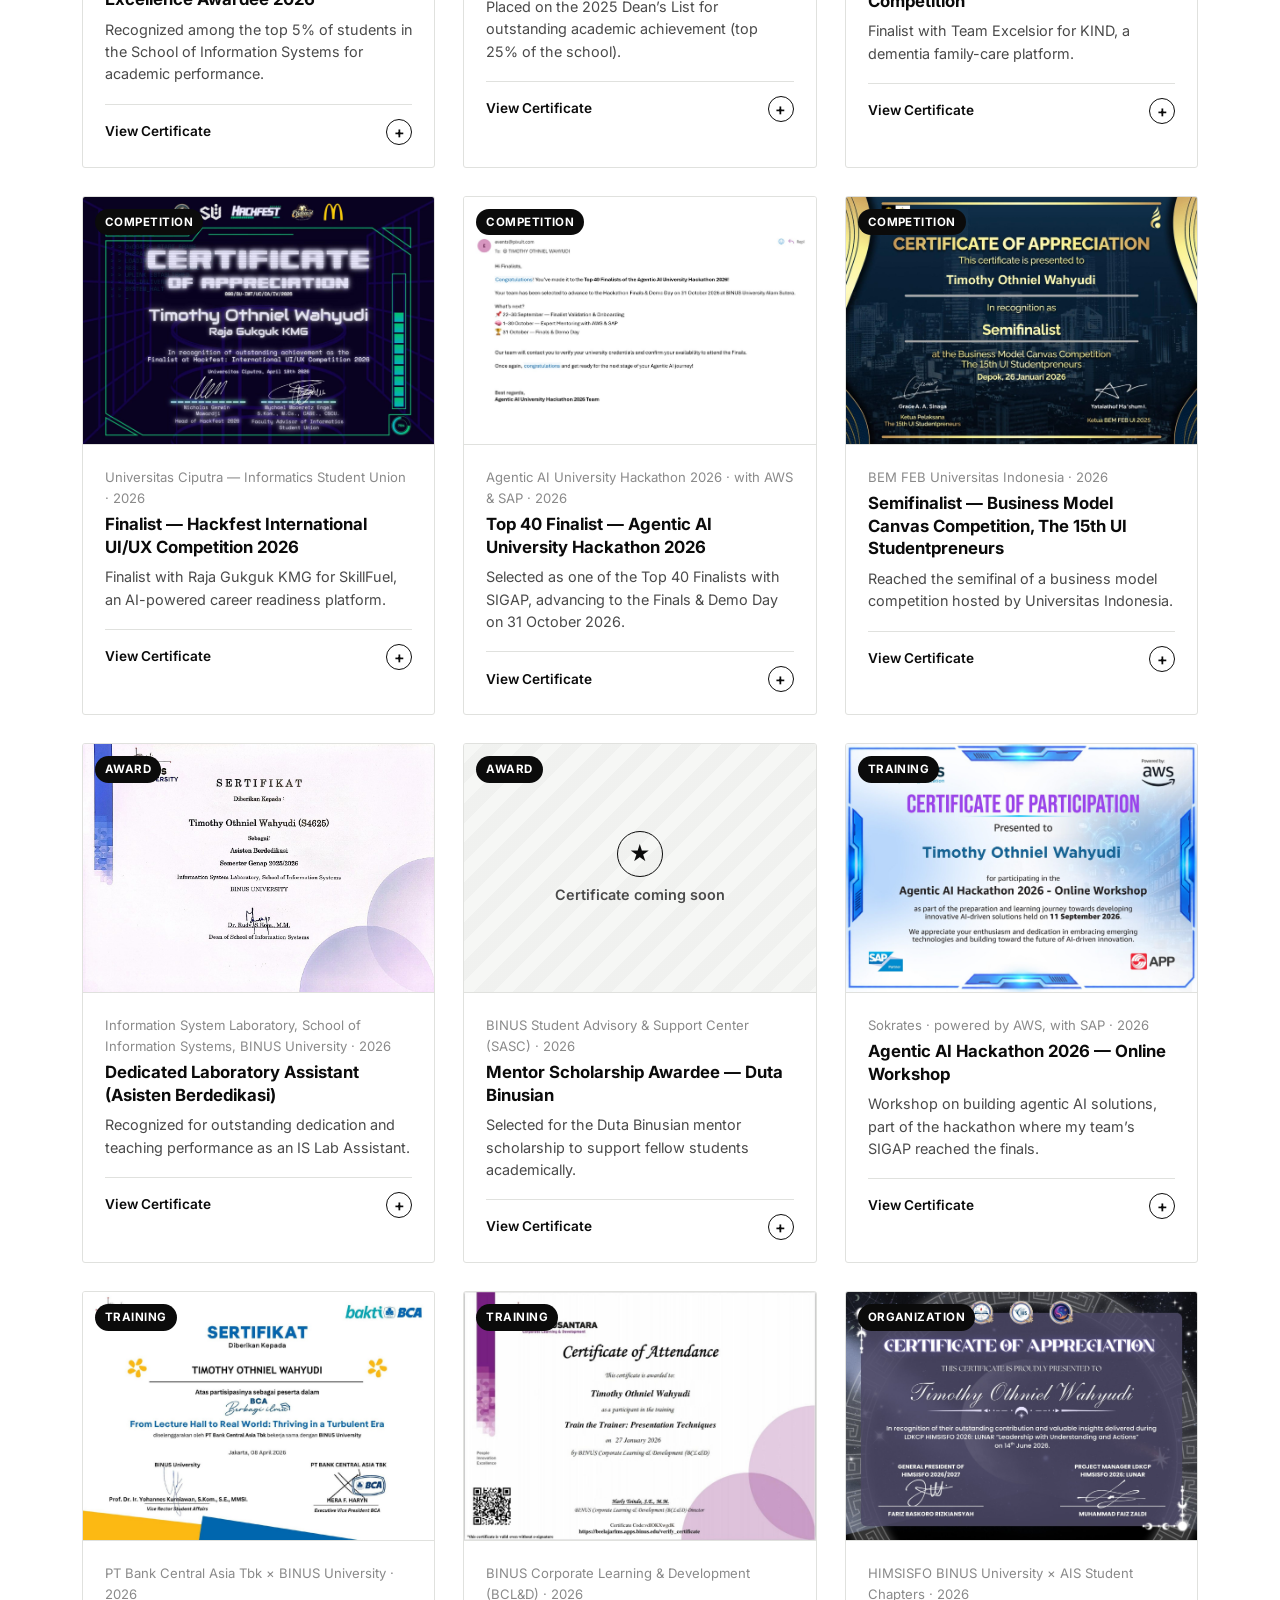
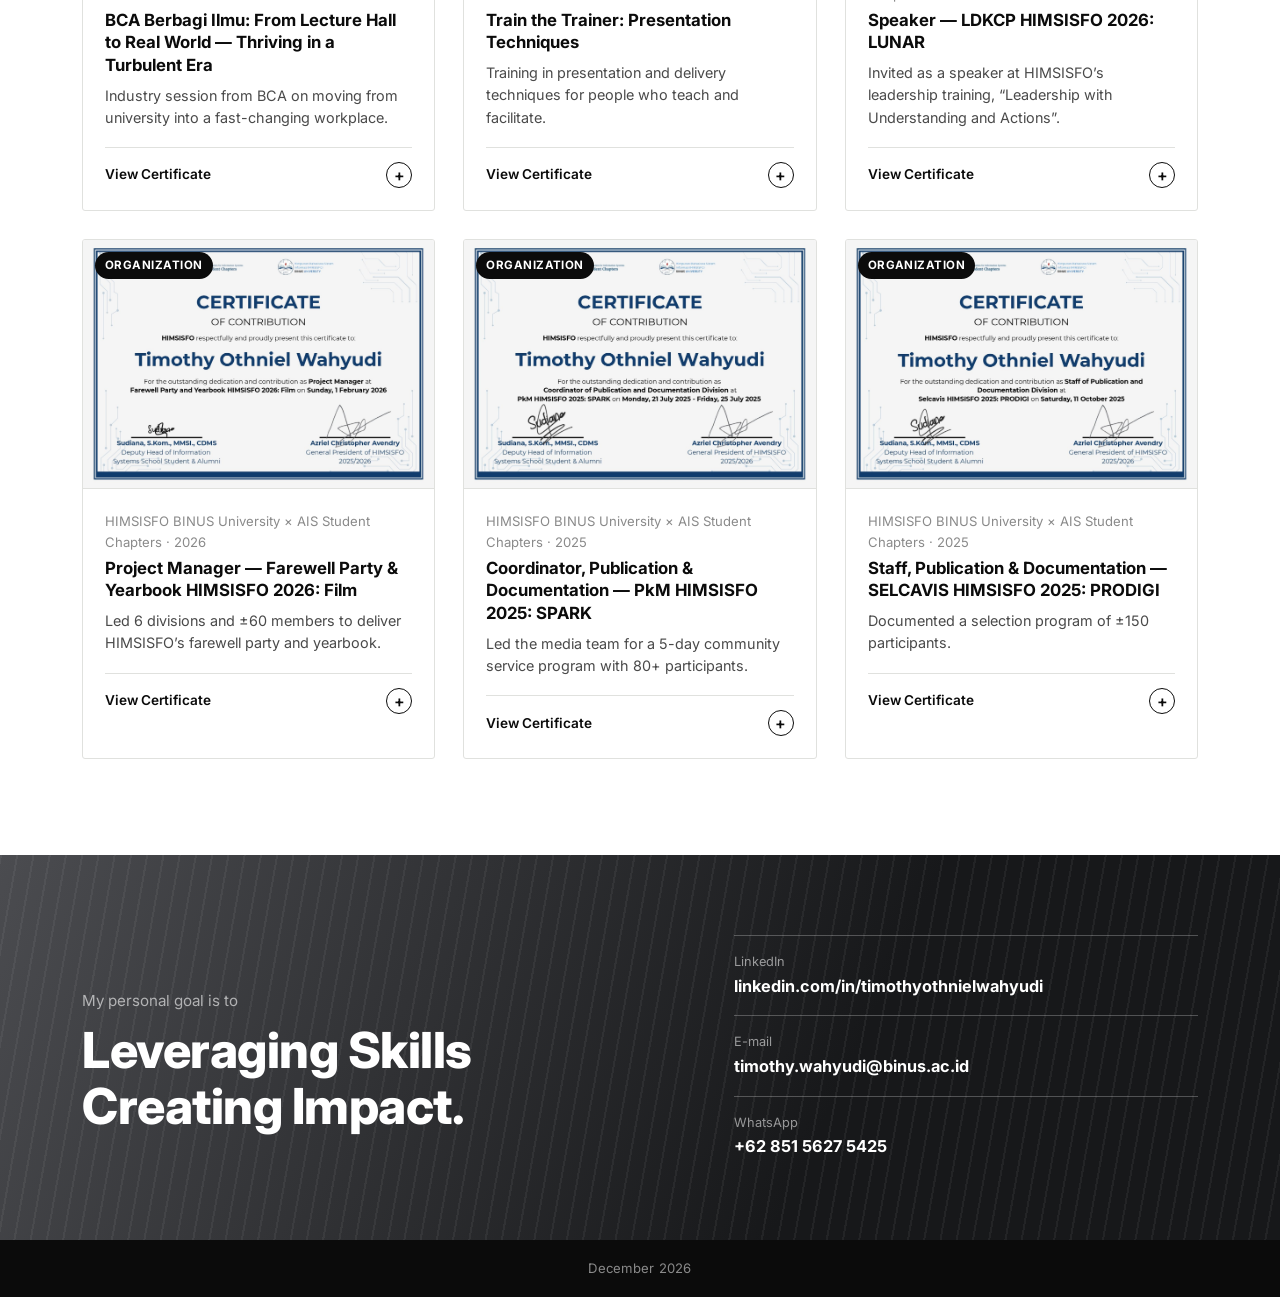
==== commit ec3bd175: "Add favicon and alternate icon to index.html Added favicon and alternate icon links to the head." ====
--- a/index.html
+++ b/index.html
@@ -3,6 +3,8 @@
 <head>
   <meta charset="UTF-8" />
   <meta name="viewport" content="width=device-width, initial-scale=1.0" />
+  <link rel="icon" href="favicon.svg" type="image/svg+xml" />
+  <link rel="alternate icon" href="[data-uri]" type="image/png" sizes="32x32" />
   <title>Timothy's Portfolio</title>
   <link rel="preconnect" href="https://fonts.googleapis.com" />
   <link rel="preconnect" href="https://fonts.gstatic.com" crossorigin />
--- a/style.css
+++ b/style.css
@@ -432,6 +432,171 @@
 
   .hero-stats .stat-tile:last-child:nth-child(odd) {
     grid-column: 1 / -1;
+  }
+}
+
+/* ============================================================
+   SKILLS & TOOLS
+   ============================================================ */
+#skills {
+  border-top: 1px solid var(--line);
+}
+
+.dots {
+  display: inline-flex;
+  gap: 4px;
+  vertical-align: middle;
+}
+
+.dots i {
+  width: 8px;
+  height: 8px;
+  border-radius: 50%;
+  background: #d4d5d2;
+}
+
+.dots i.on {
+  background: var(--black);
+}
+
+.skill-score {
+  font-family: var(--font-mono);
+  font-weight: 700;
+  font-size: 0.8rem;
+  min-width: 2.6ch;
+  text-align: right;
+}
+
+.skill-scale {
+  margin: 28px 0 0;
+  display: grid;
+  grid-template-columns: repeat(3, minmax(0, 1fr));
+  gap: 10px 20px;
+  font-size: 0.86rem;
+  color: var(--gray-700);
+}
+
+.skill-scale > div {
+  display: grid;
+  gap: 4px;
+}
+
+.skill-scale dt {
+  display: flex;
+  align-items: center;
+  gap: 8px;
+  font-weight: 600;
+  color: var(--black);
+}
+
+.skill-scale dd {
+  margin: 0;
+}
+
+.skill-grid {
+  margin-top: 28px;
+  display: grid;
+  grid-template-columns: repeat(3, minmax(0, 1fr));
+  gap: 20px;
+}
+
+.skill-card {
+  background: var(--white);
+  border: 2px solid var(--black);
+  border-radius: 14px;
+  padding: 24px 24px 20px;
+}
+
+.skill-card h3 {
+  font-size: 1.02rem;
+  padding-bottom: 12px;
+  border-bottom: 2px solid var(--black);
+}
+
+.skill-card ul {
+  list-style: none;
+  margin: 10px 0 0;
+  padding: 0;
+}
+
+.skill-card li {
+  display: flex;
+  align-items: center;
+  justify-content: space-between;
+  gap: 16px;
+  padding: 7px 0;
+  font-size: 0.94rem;
+}
+
+.skill-card li + li {
+  border-top: 1px solid var(--gray-100);
+}
+
+.skill-level {
+  display: inline-flex;
+  align-items: center;
+  gap: 10px;
+  flex-shrink: 0;
+}
+
+/* Project detail: skills applied */
+.skills-note {
+  font-size: 0.86rem;
+  color: var(--gray-500);
+  margin: -4px 0 14px;
+}
+
+.skills-note a {
+  color: inherit;
+}
+
+.skill-chips {
+  list-style: none;
+  margin: 0;
+  padding: 0;
+  display: flex;
+  flex-wrap: wrap;
+  gap: 10px;
+}
+
+.skill-chips li {
+  display: inline-flex;
+  align-items: center;
+  gap: 10px;
+  padding: 7px 14px;
+  border: 1.5px solid var(--black);
+  border-radius: 999px;
+  background: var(--white);
+  font-size: 0.88rem;
+  font-weight: 500;
+}
+
+.skill-chips .dots i {
+  width: 6px;
+  height: 6px;
+}
+
+.skill-chips .dots {
+  gap: 3px;
+}
+
+@media (max-width: 960px) {
+  .skill-grid {
+    grid-template-columns: repeat(2, minmax(0, 1fr));
+  }
+
+  .skill-scale {
+    grid-template-columns: 1fr;
+  }
+}
+
+@media (max-width: 620px) {
+  .skill-grid {
+    grid-template-columns: 1fr;
+  }
+
+  .skill-scale {
+    grid-template-columns: 1fr;
   }
 }
 
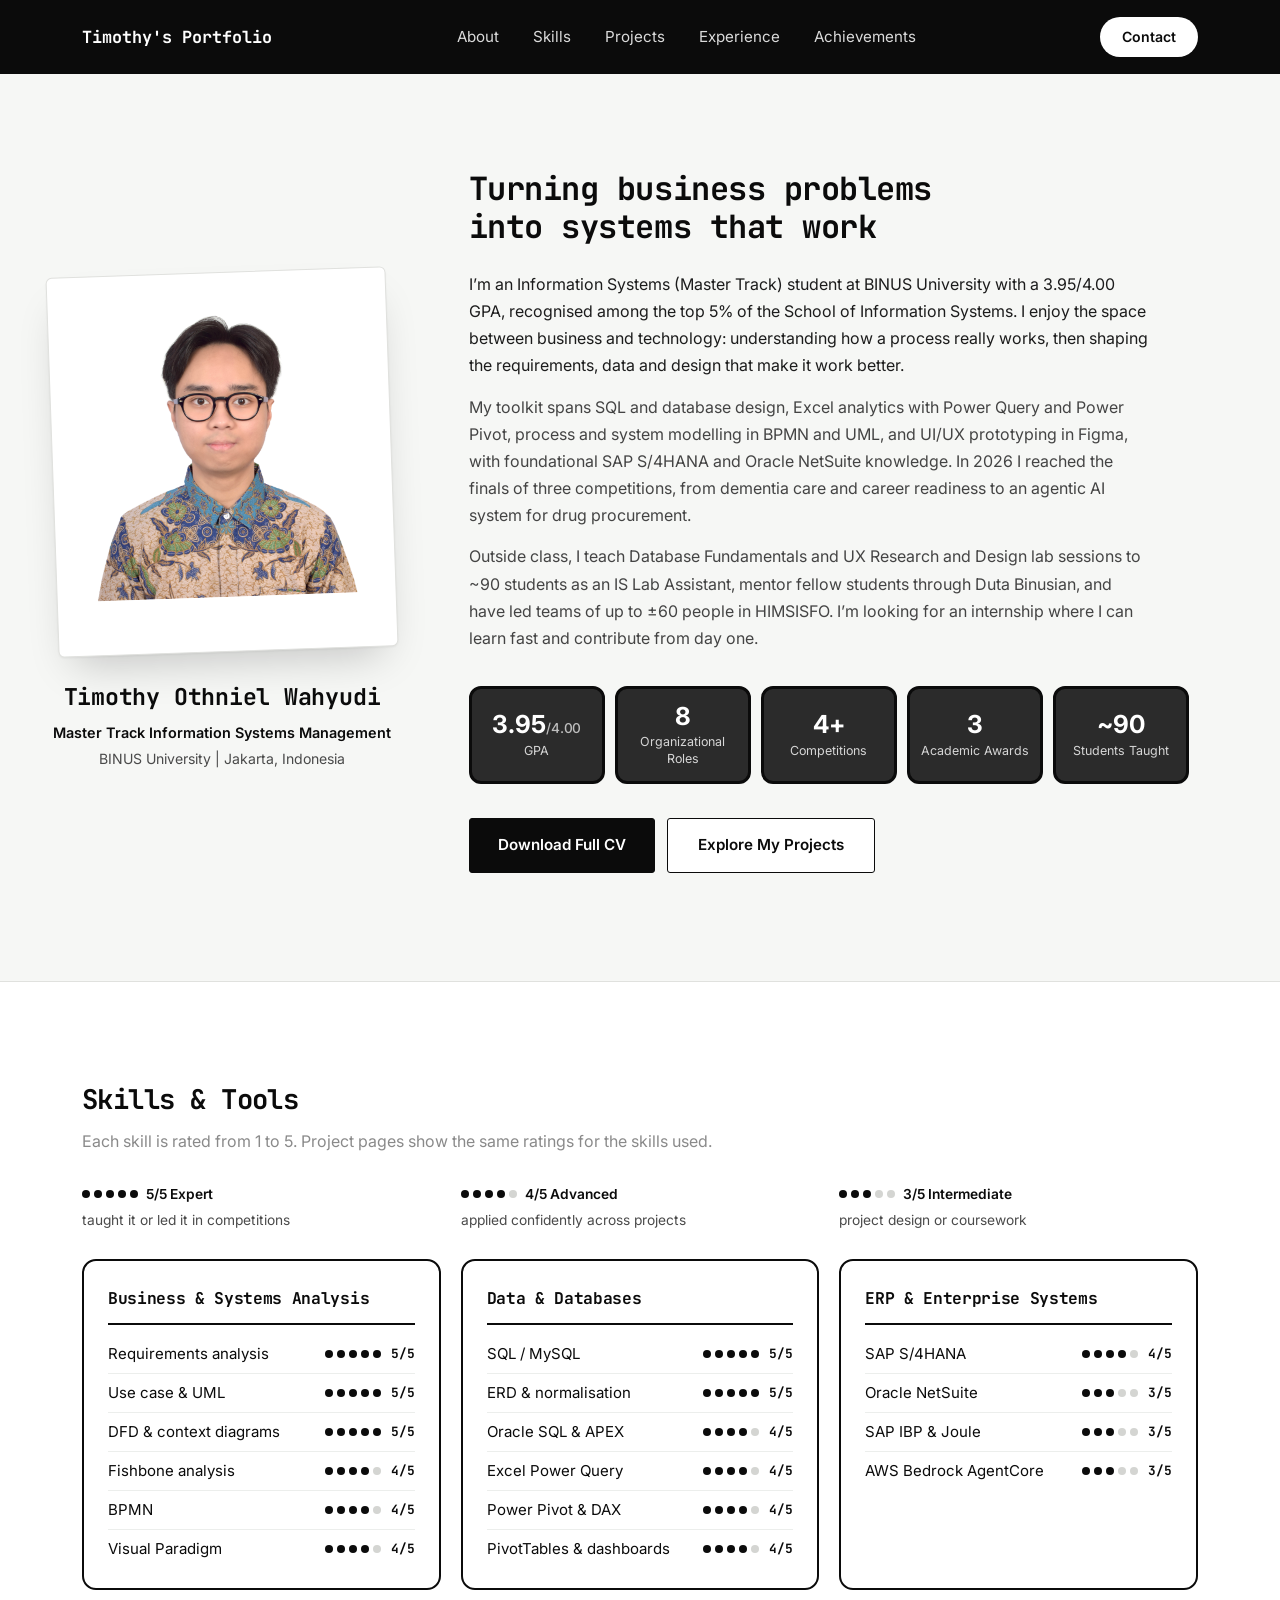
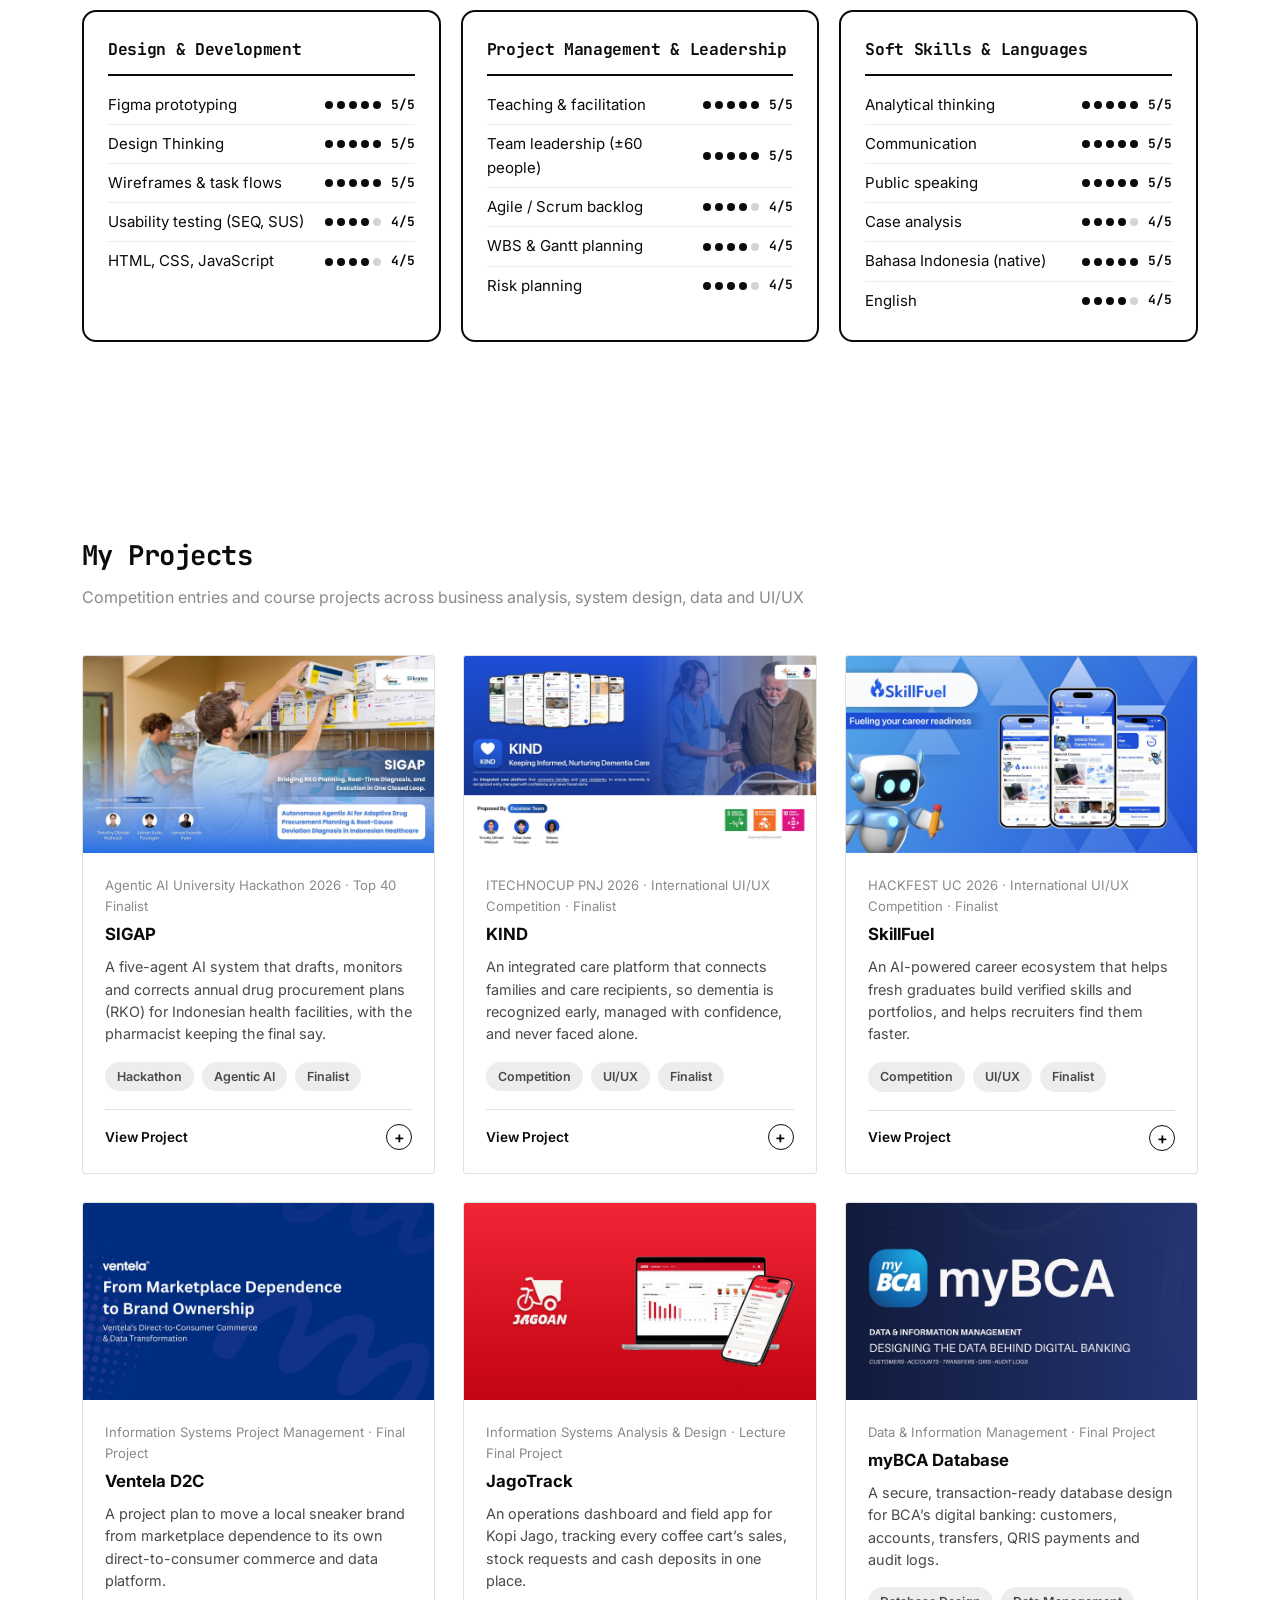
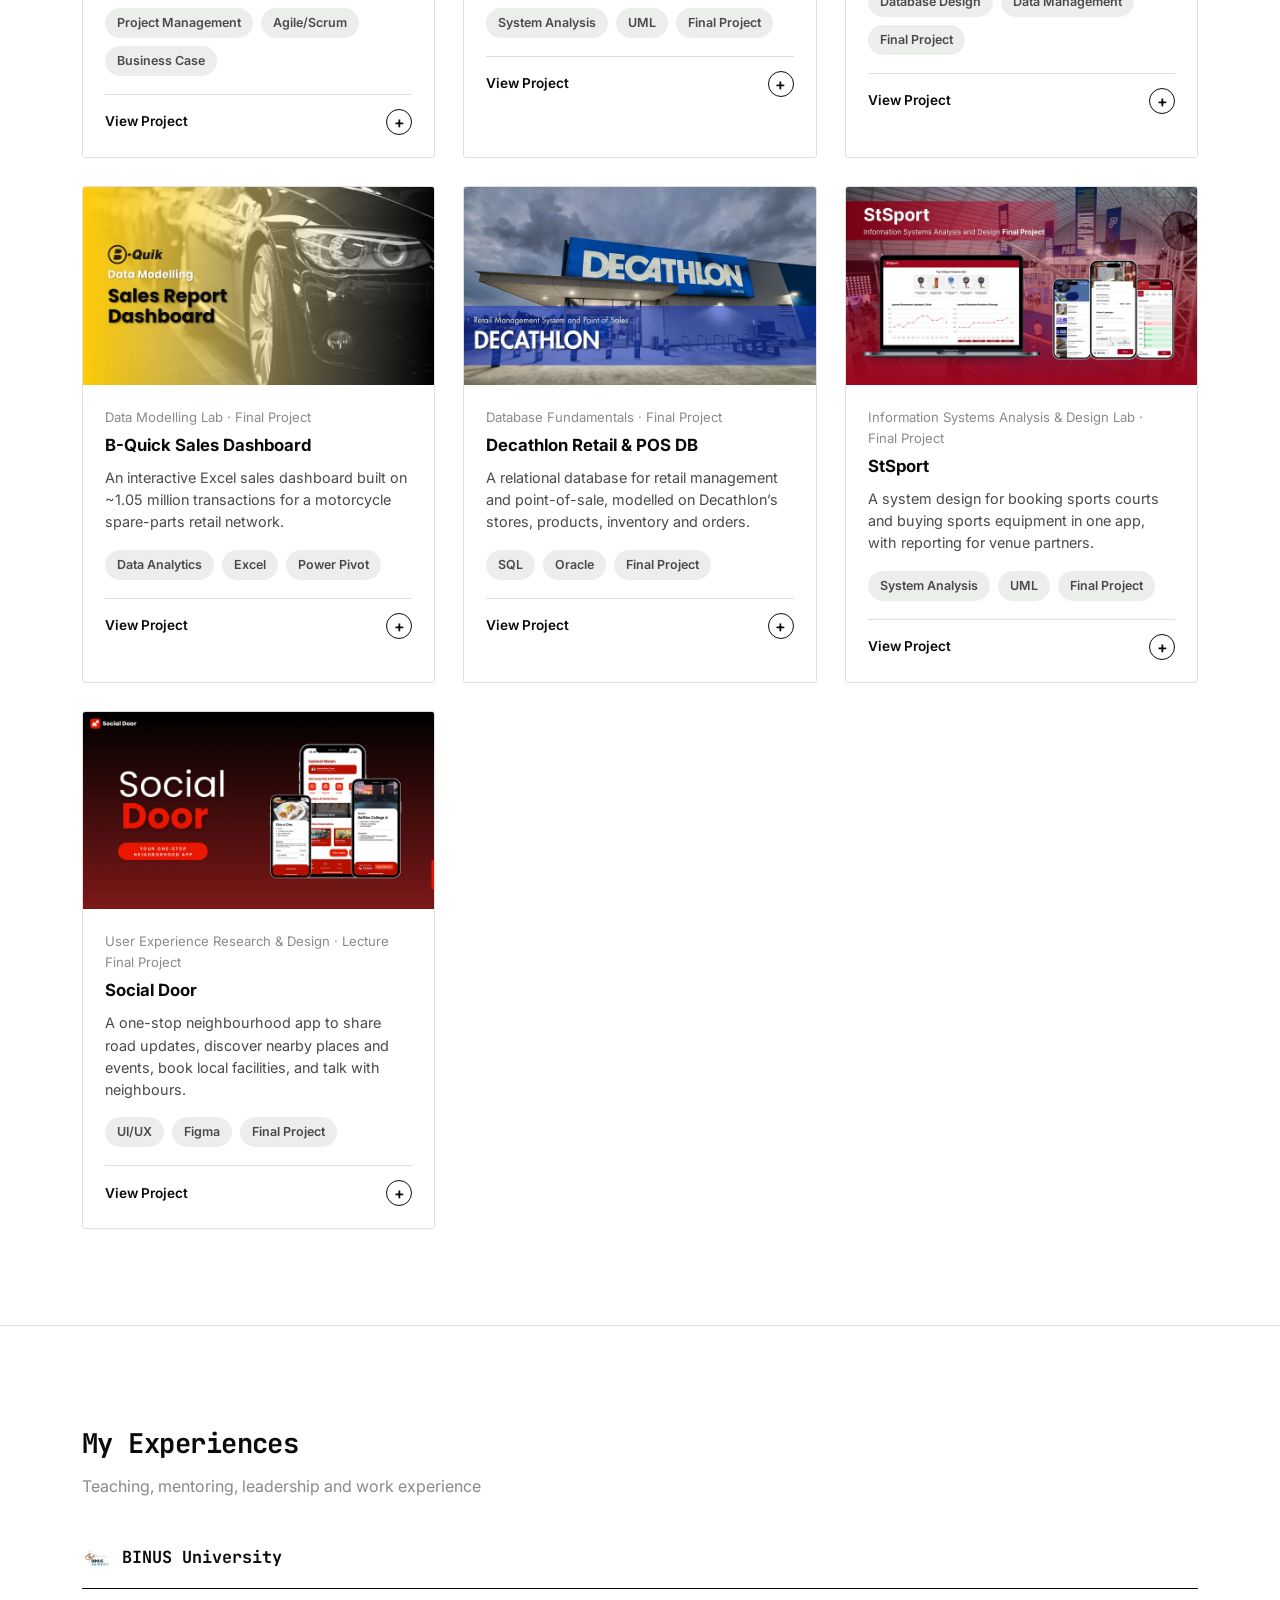
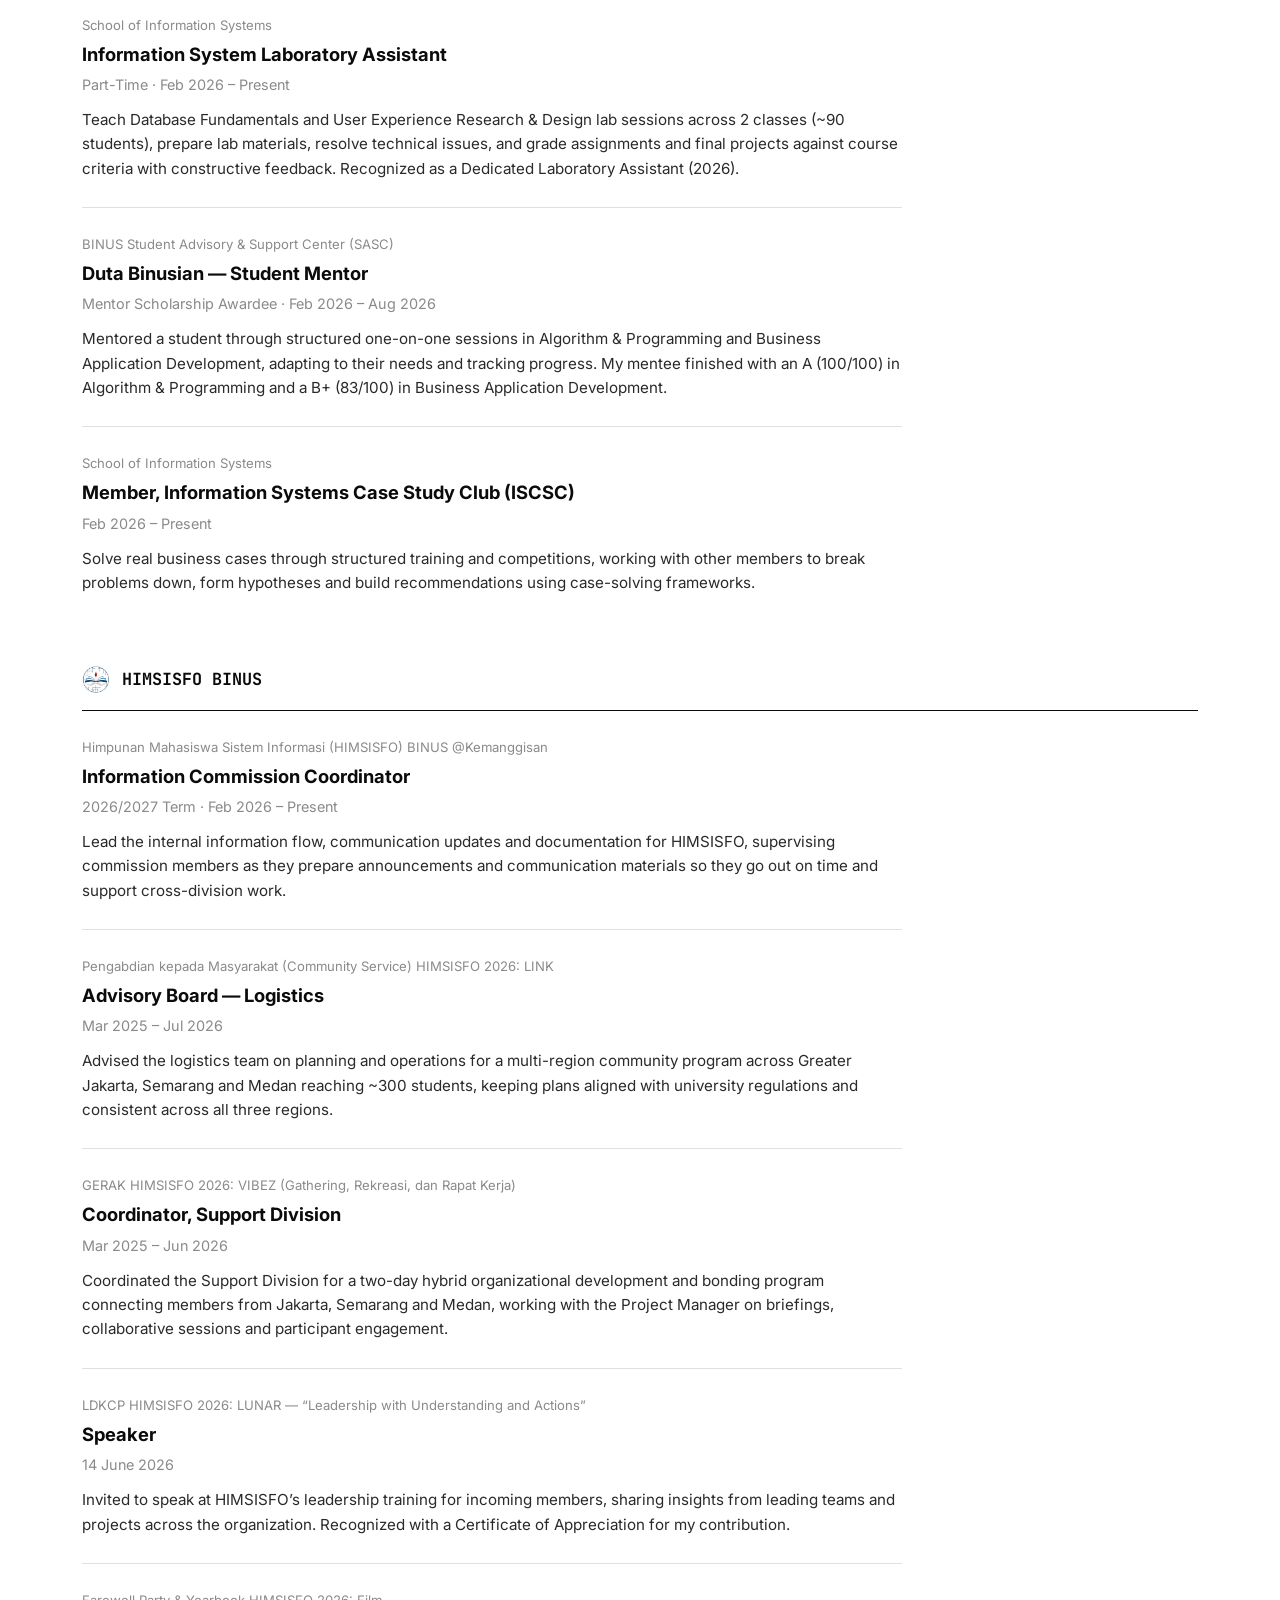
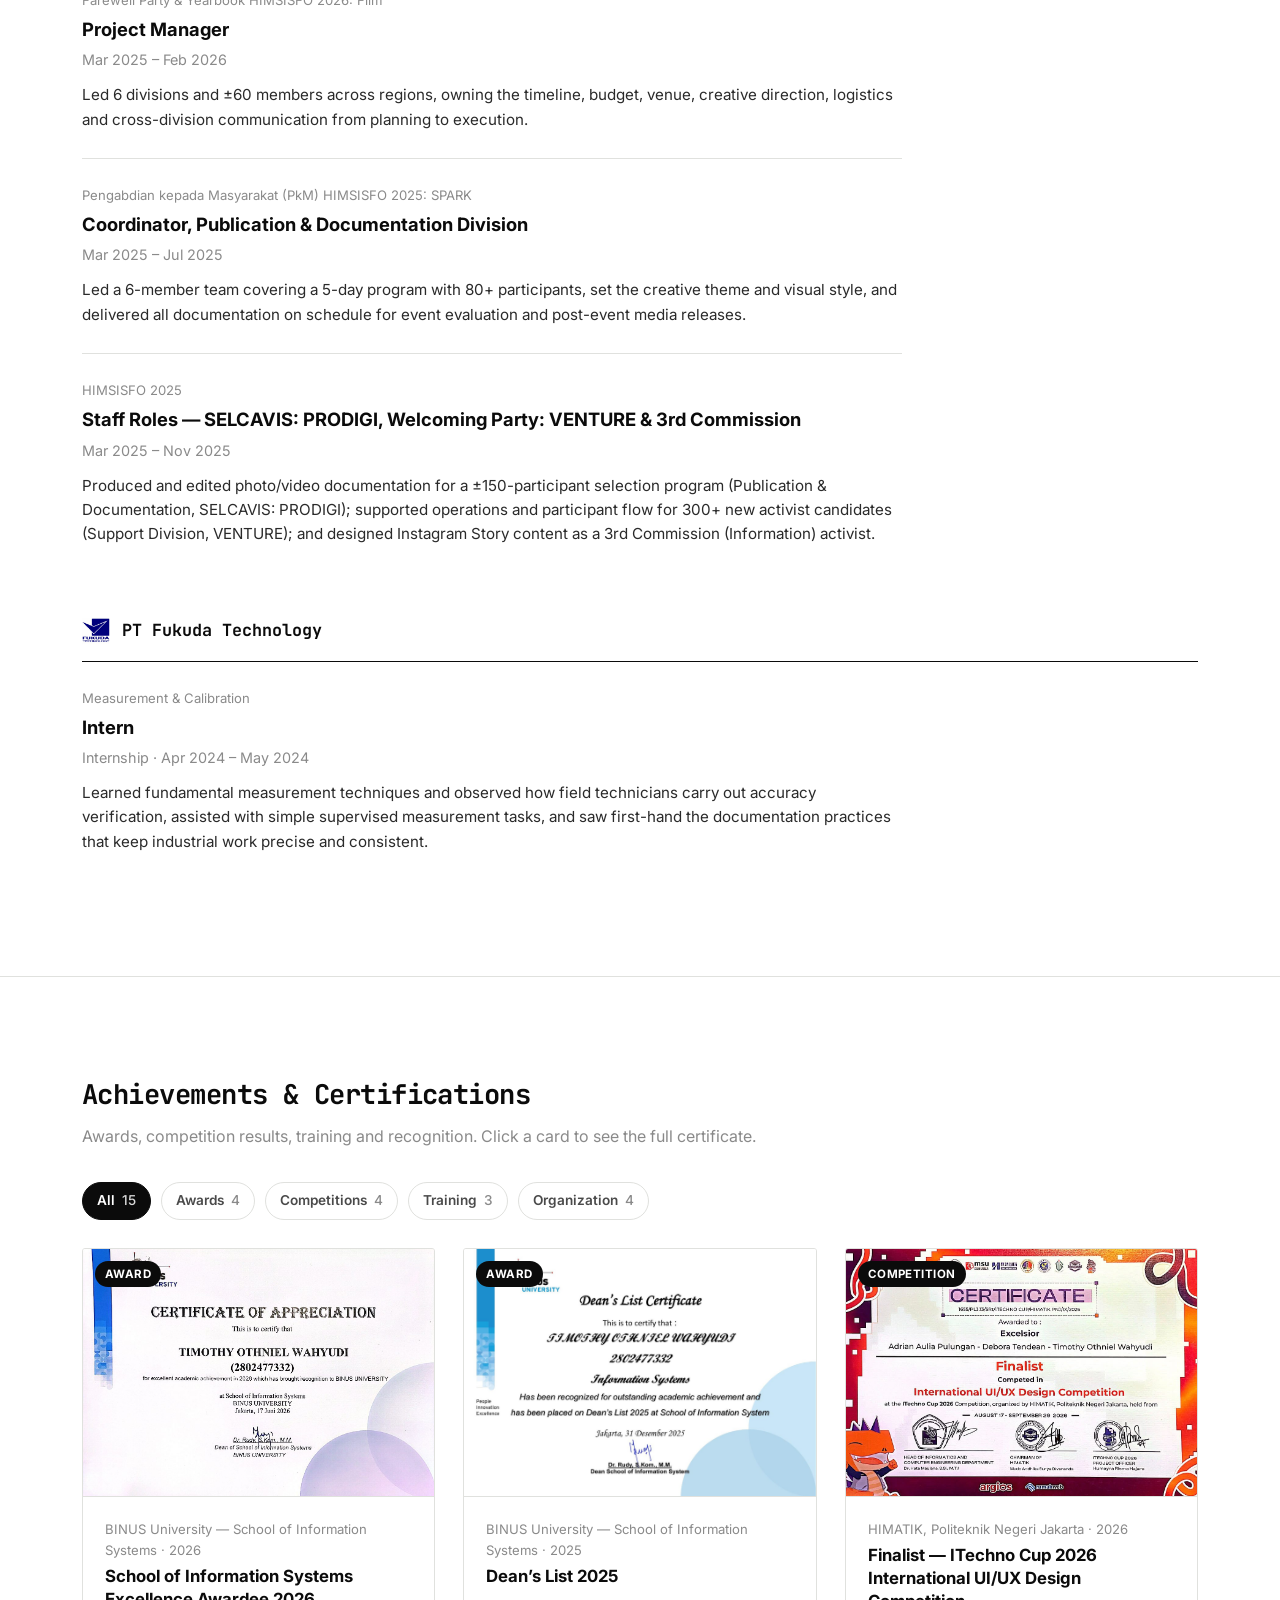
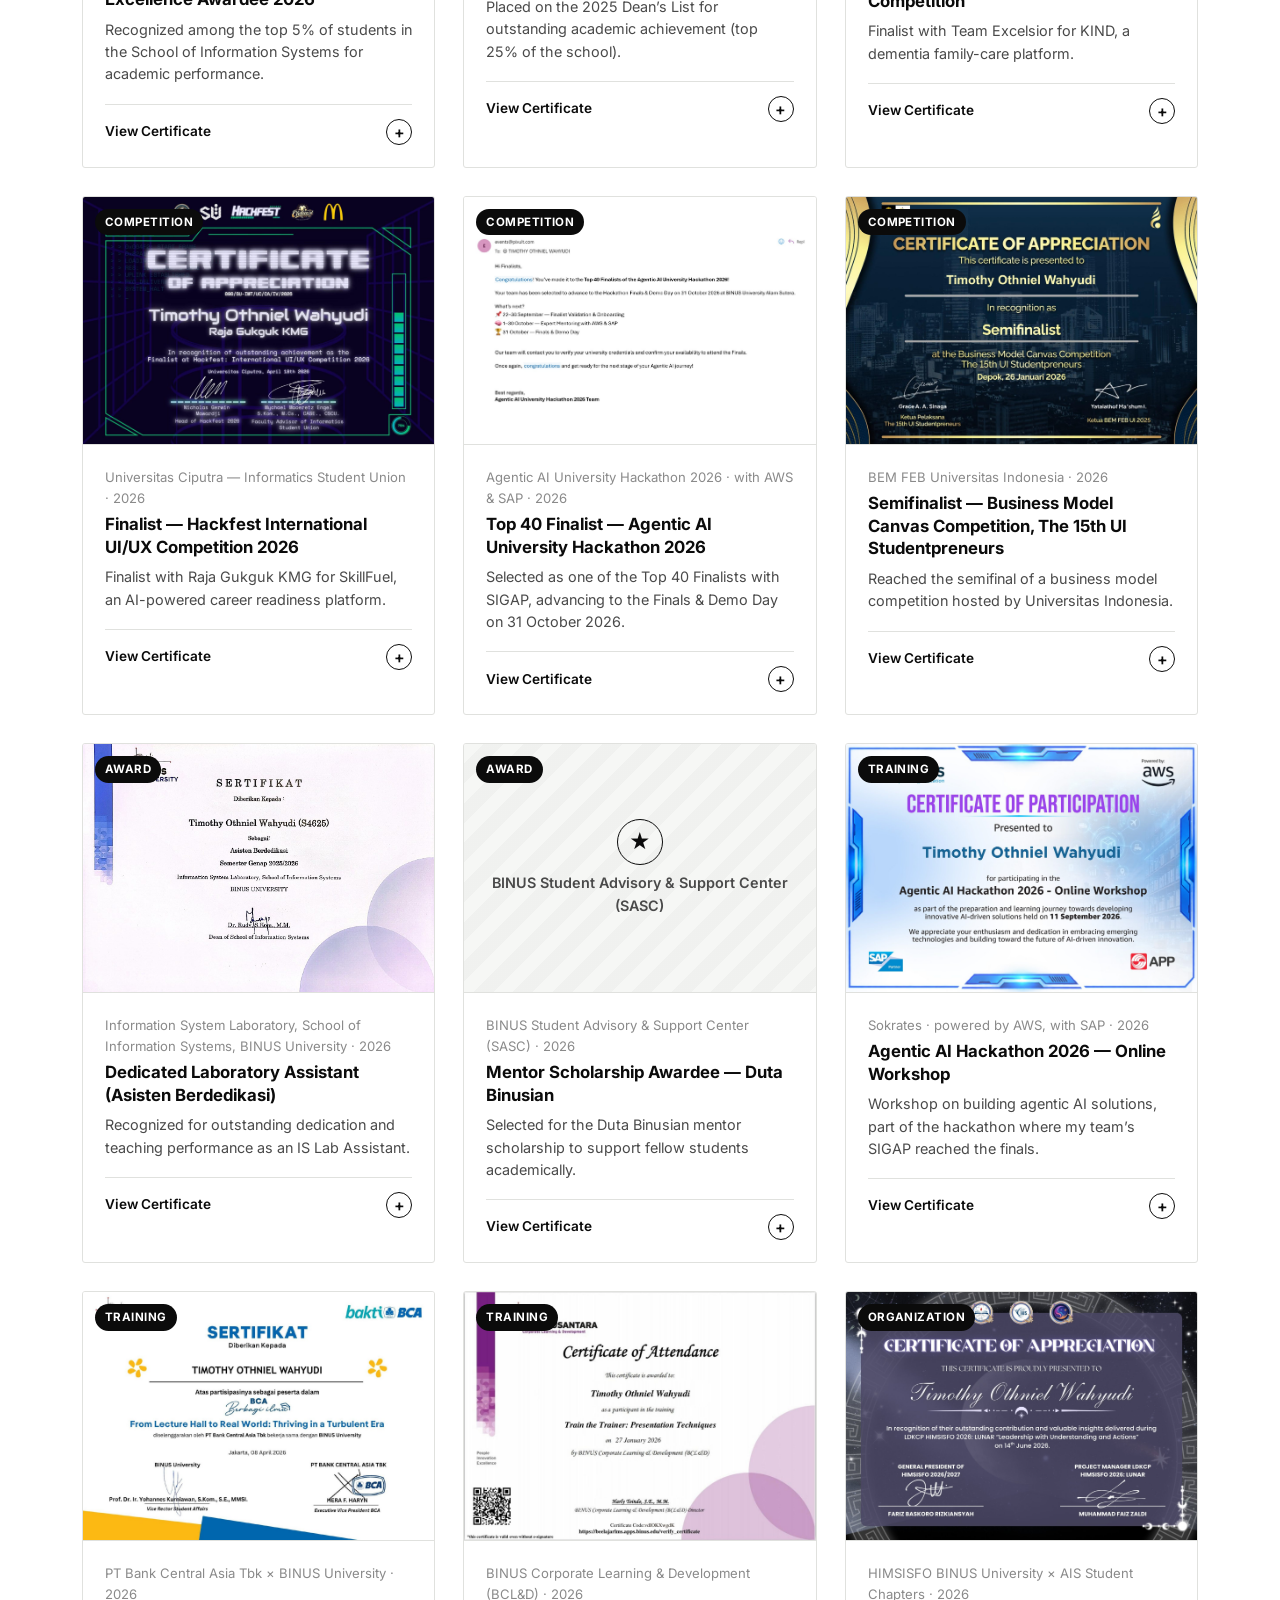
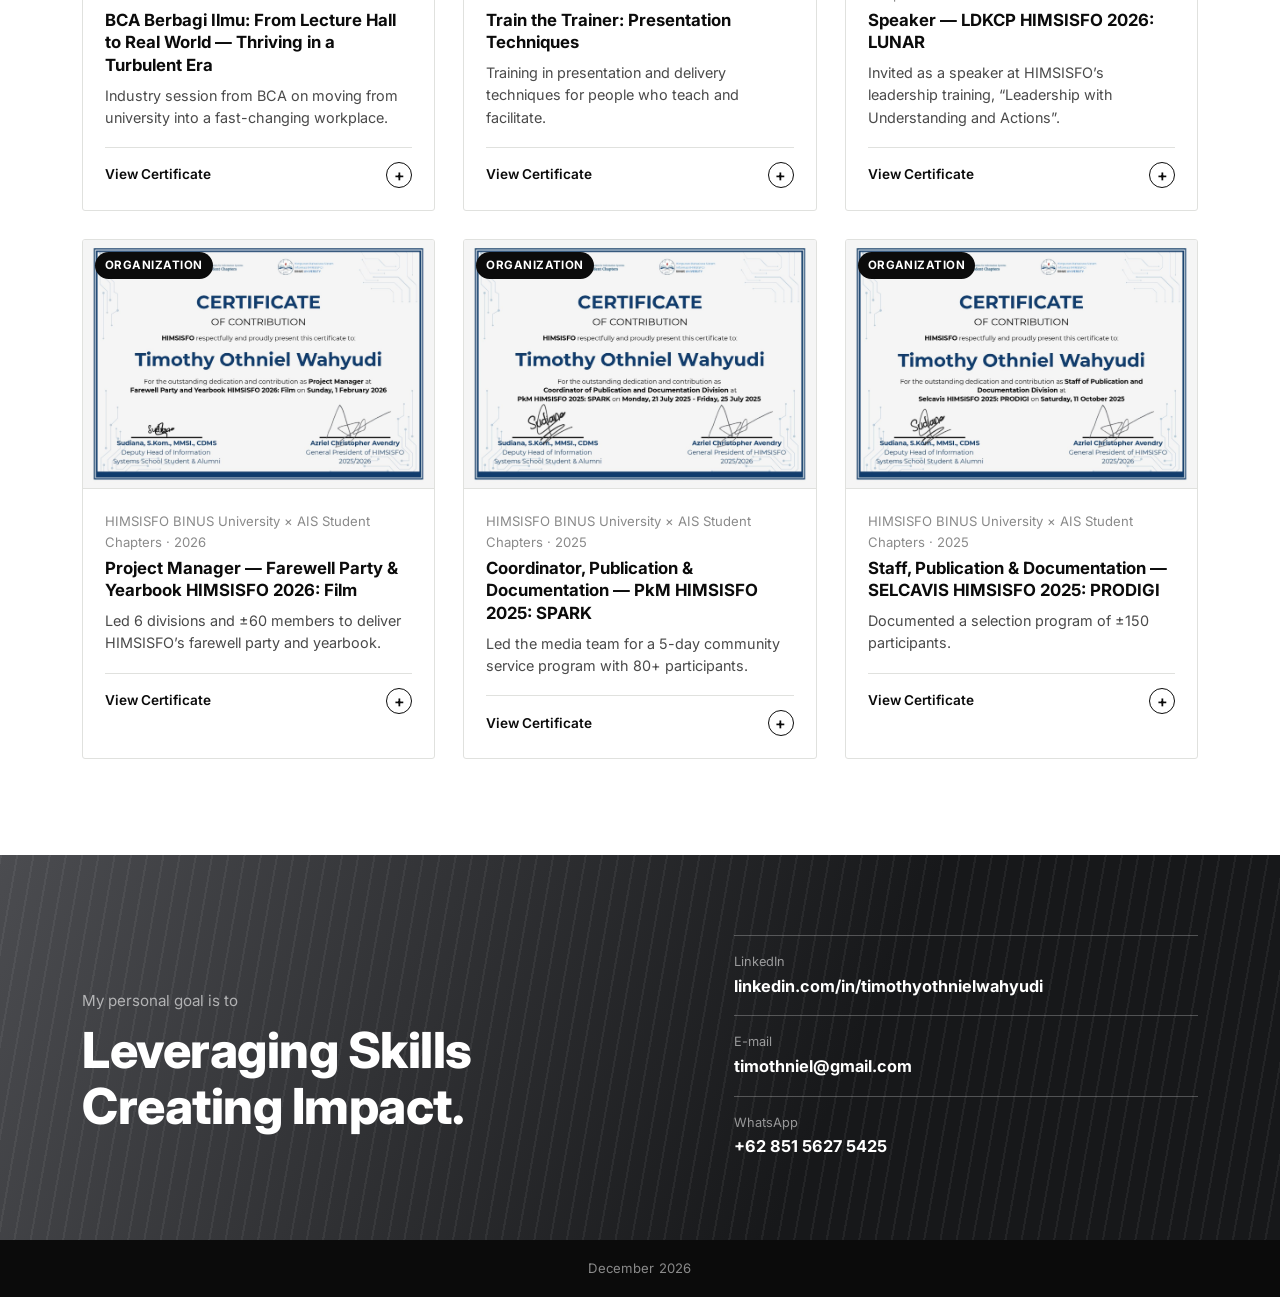
==== commit 228c02c0: "Add project screenshots, latest CV and recruiter-ready content - Real screenshots with captions for " ====
--- a/index.html
+++ b/index.html
@@ -125,7 +125,7 @@
         </div>
         <div class="footer-item">
           <p class="footer-label">E-mail</p>
-          <a class="footer-value" id="emailLink" href="#">timothy.wahyudi@binus.ac.id</a>
+          <a class="footer-value" id="emailLink" href="mailto:timothniel@gmail.com">timothniel@gmail.com</a>
         </div>
         <div class="footer-item">
           <p class="footer-label">WhatsApp</p>
--- a/style.css
+++ b/style.css
@@ -1270,7 +1270,13 @@
 }
 
 .shot-grid--desktop .shot-frame {
-  aspect-ratio: 16 / 10;
+  aspect-ratio: 16 / 9;
+  background: #f1f2ef;
+}
+
+/* Show whole slides and diagrams; nothing gets cropped */
+.shot-grid--desktop .shot-frame img {
+  object-fit: contain;
 }
 
 .shot-grid--mobile .shot-frame {
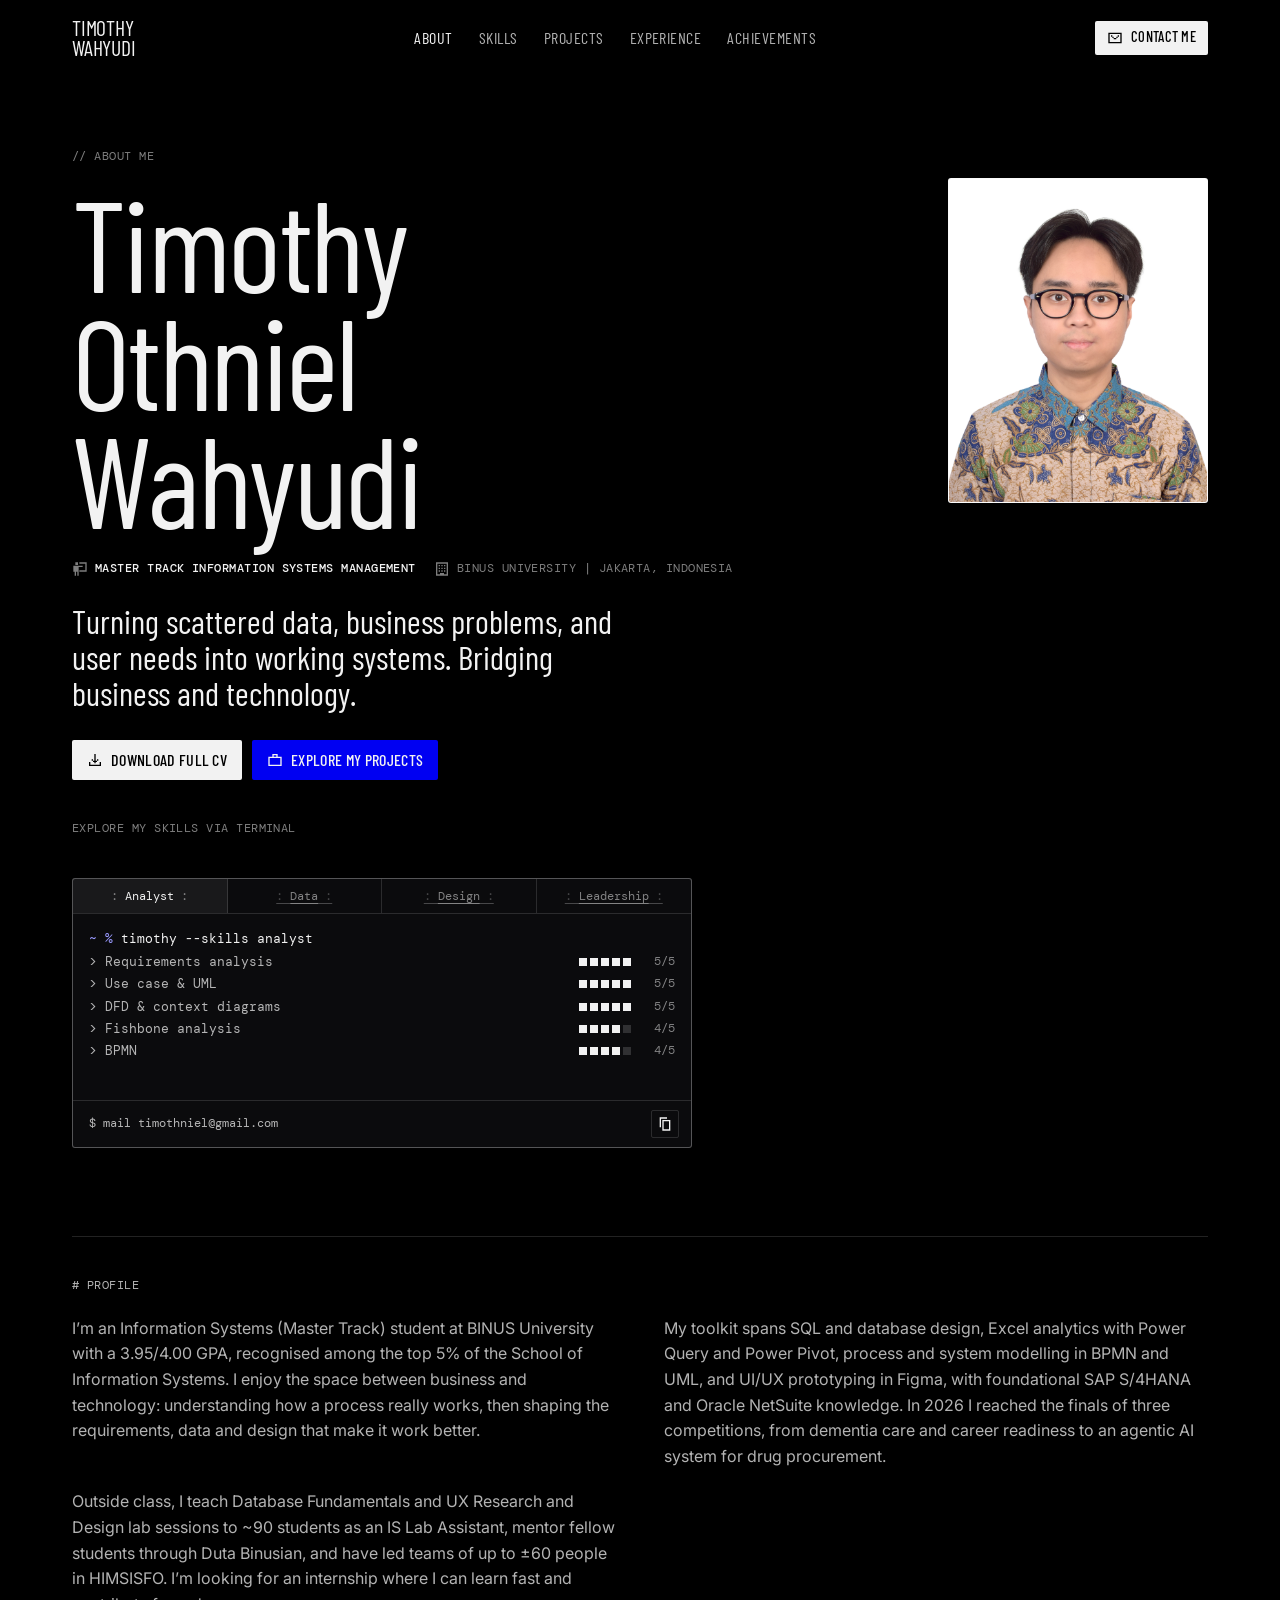
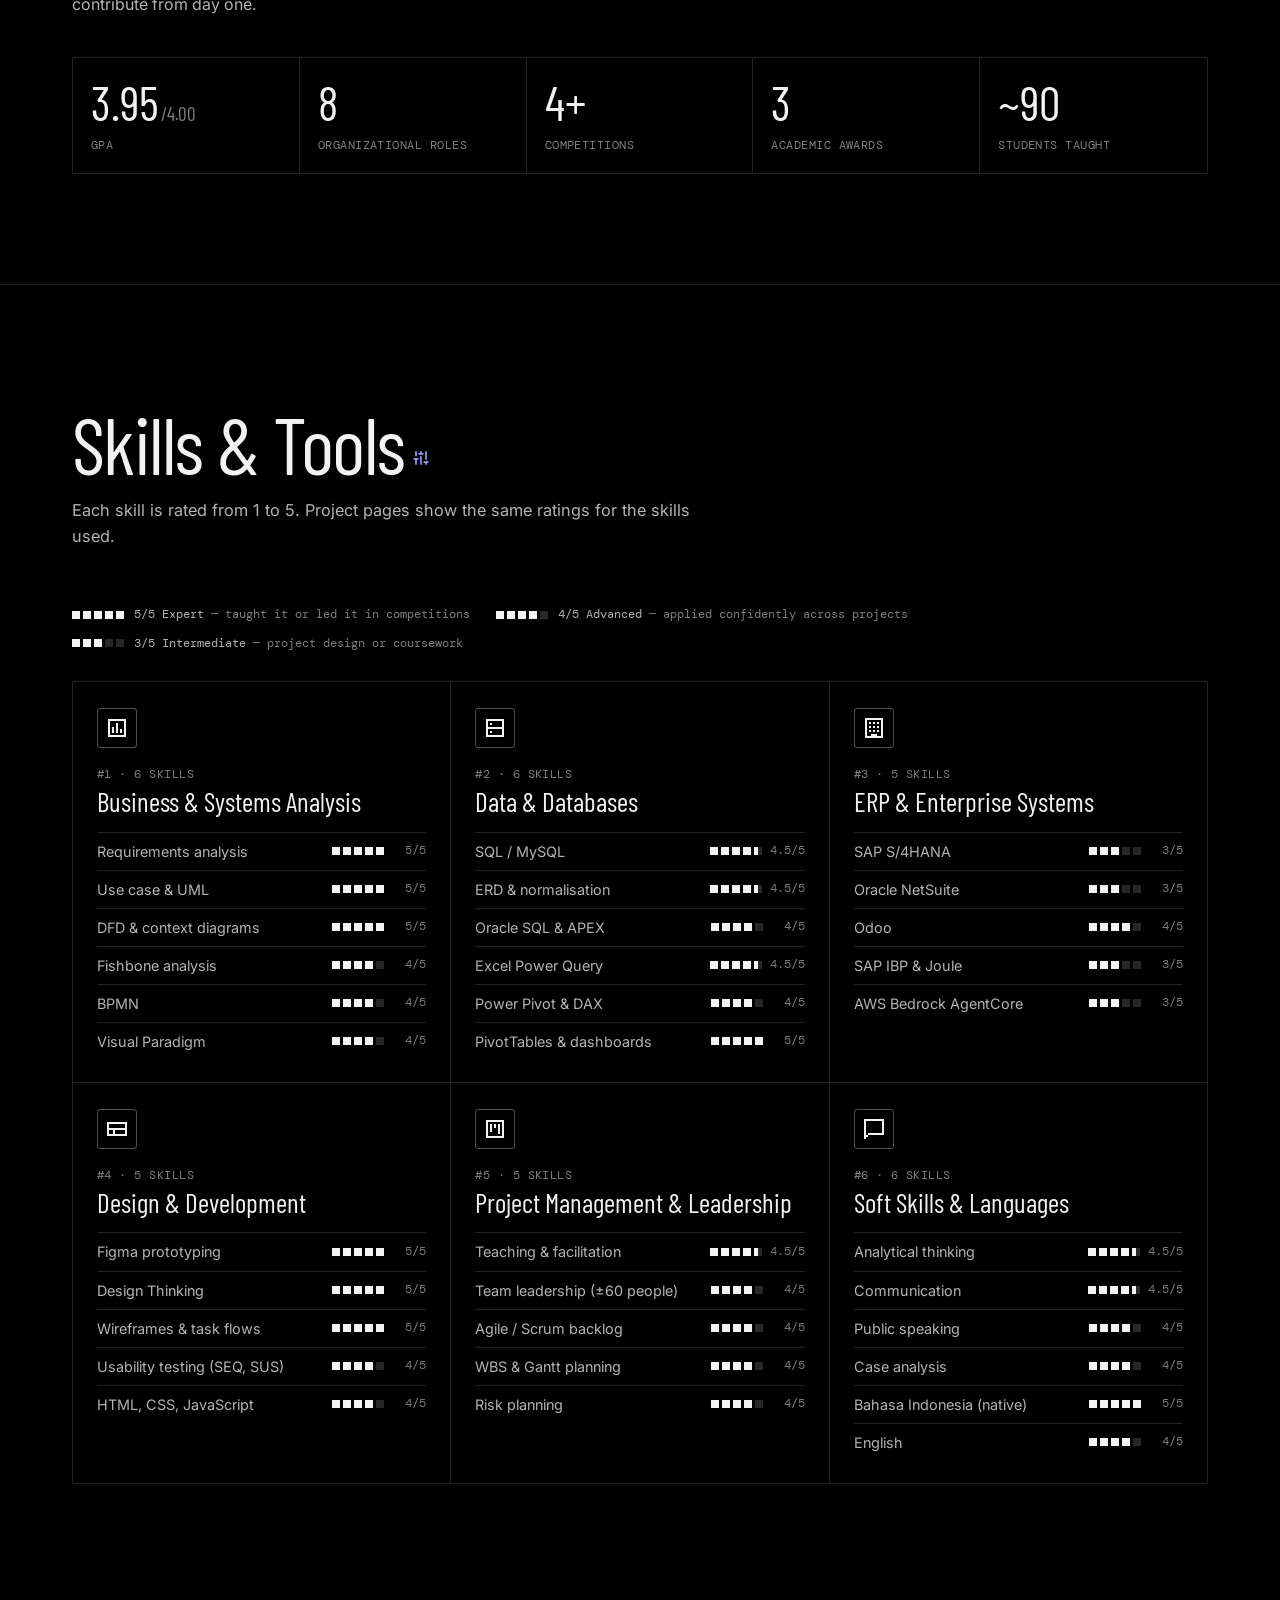
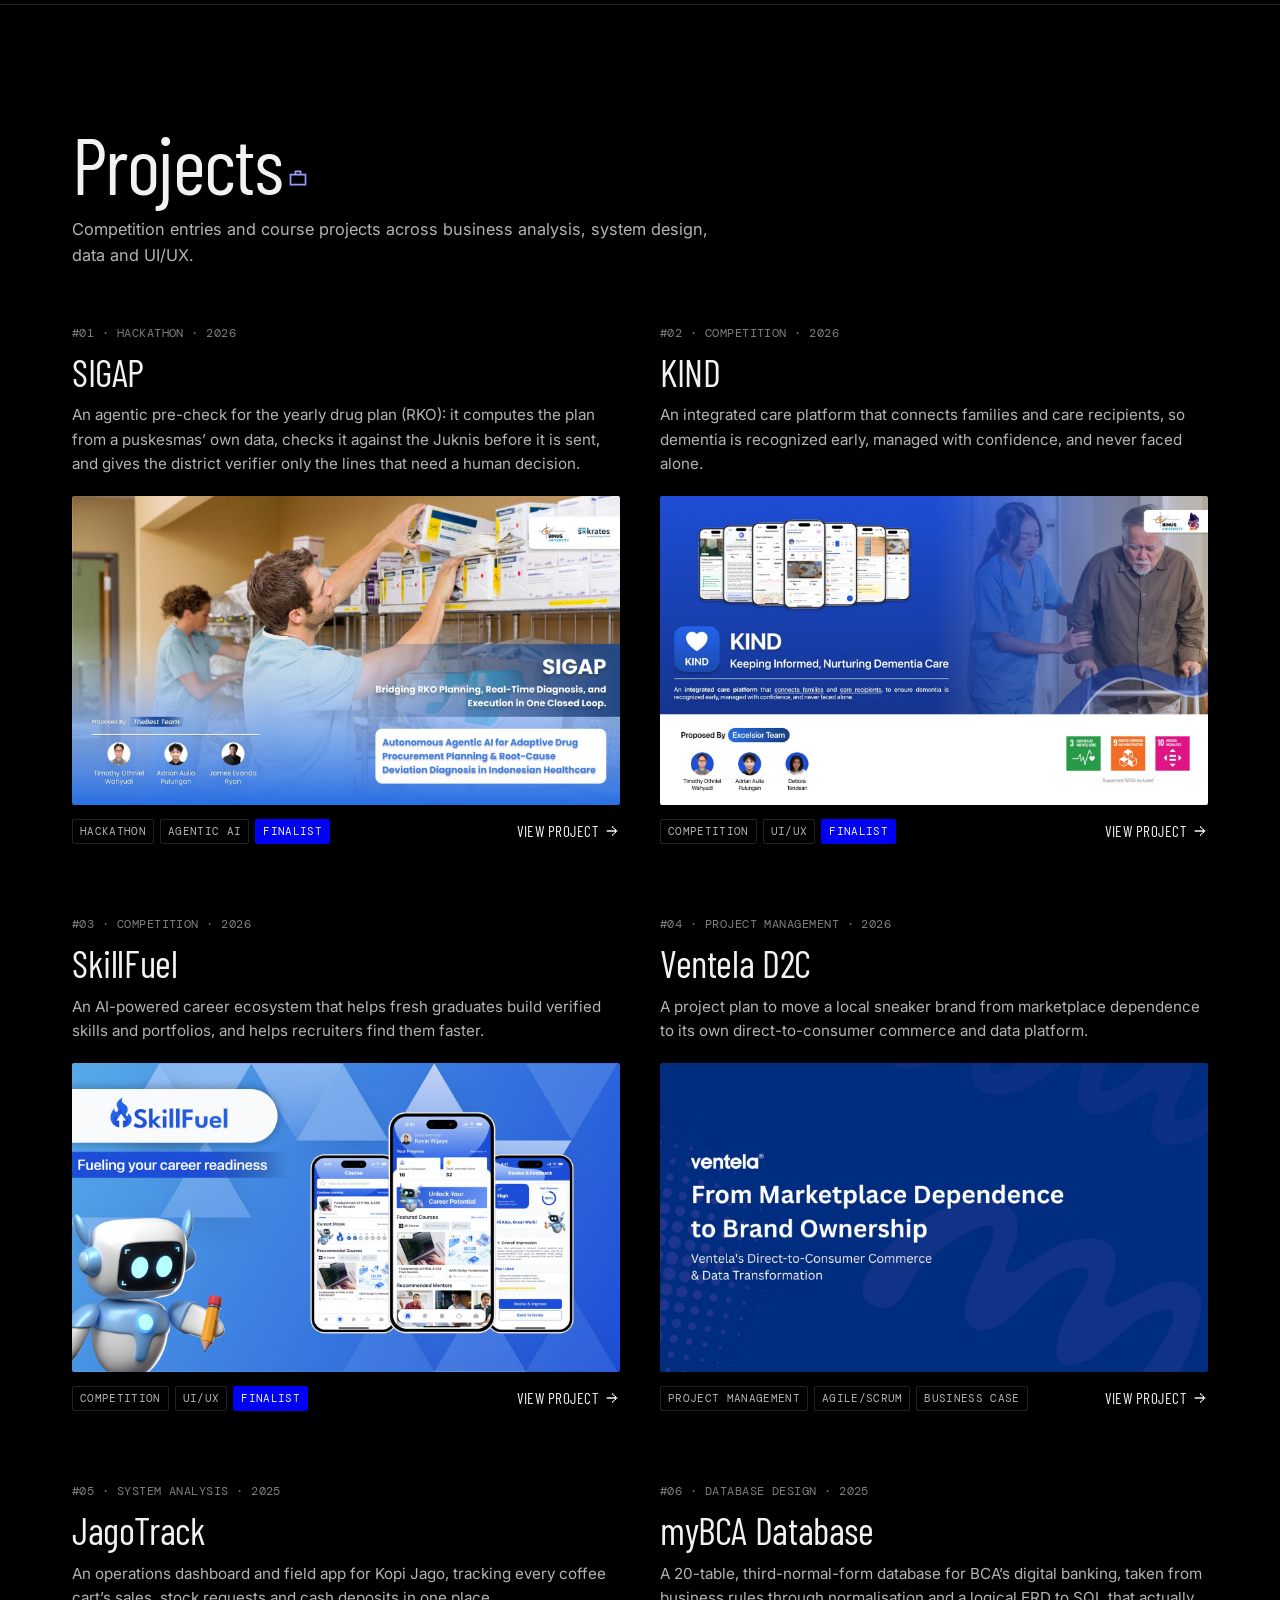
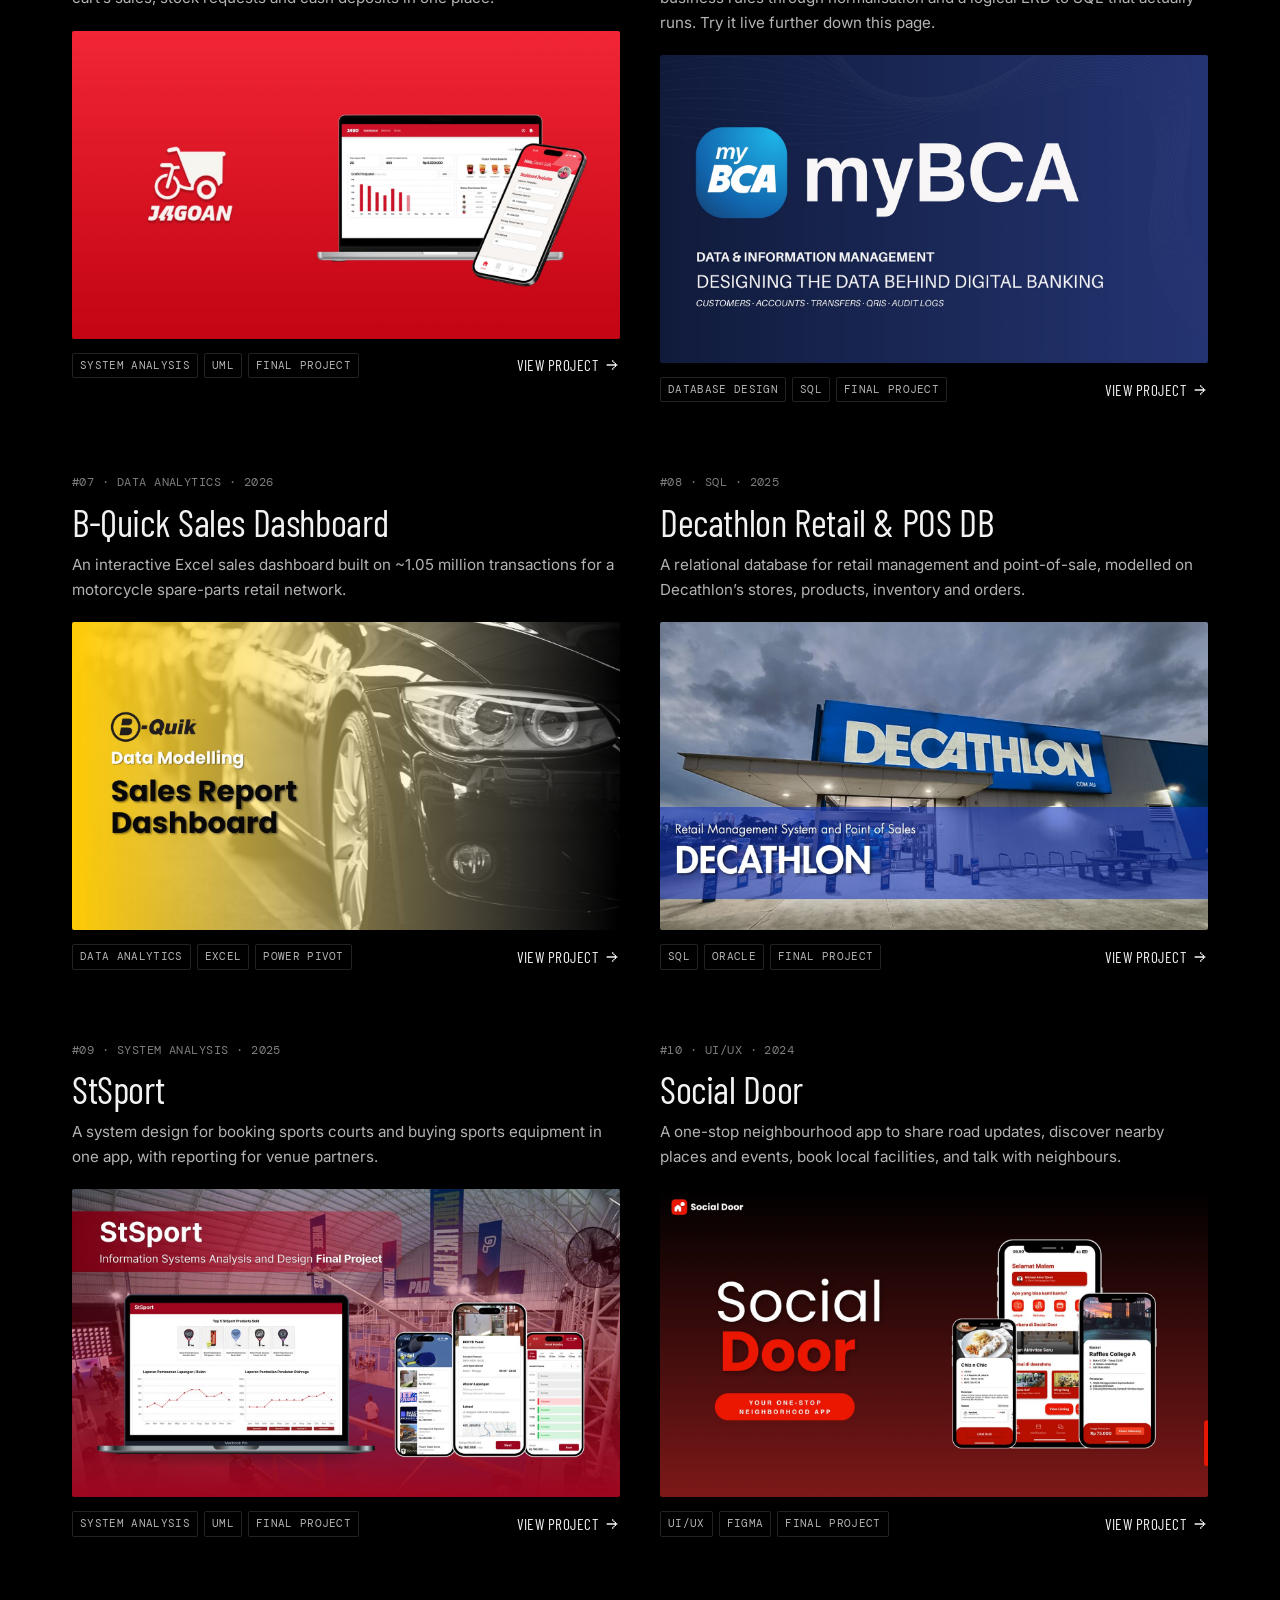
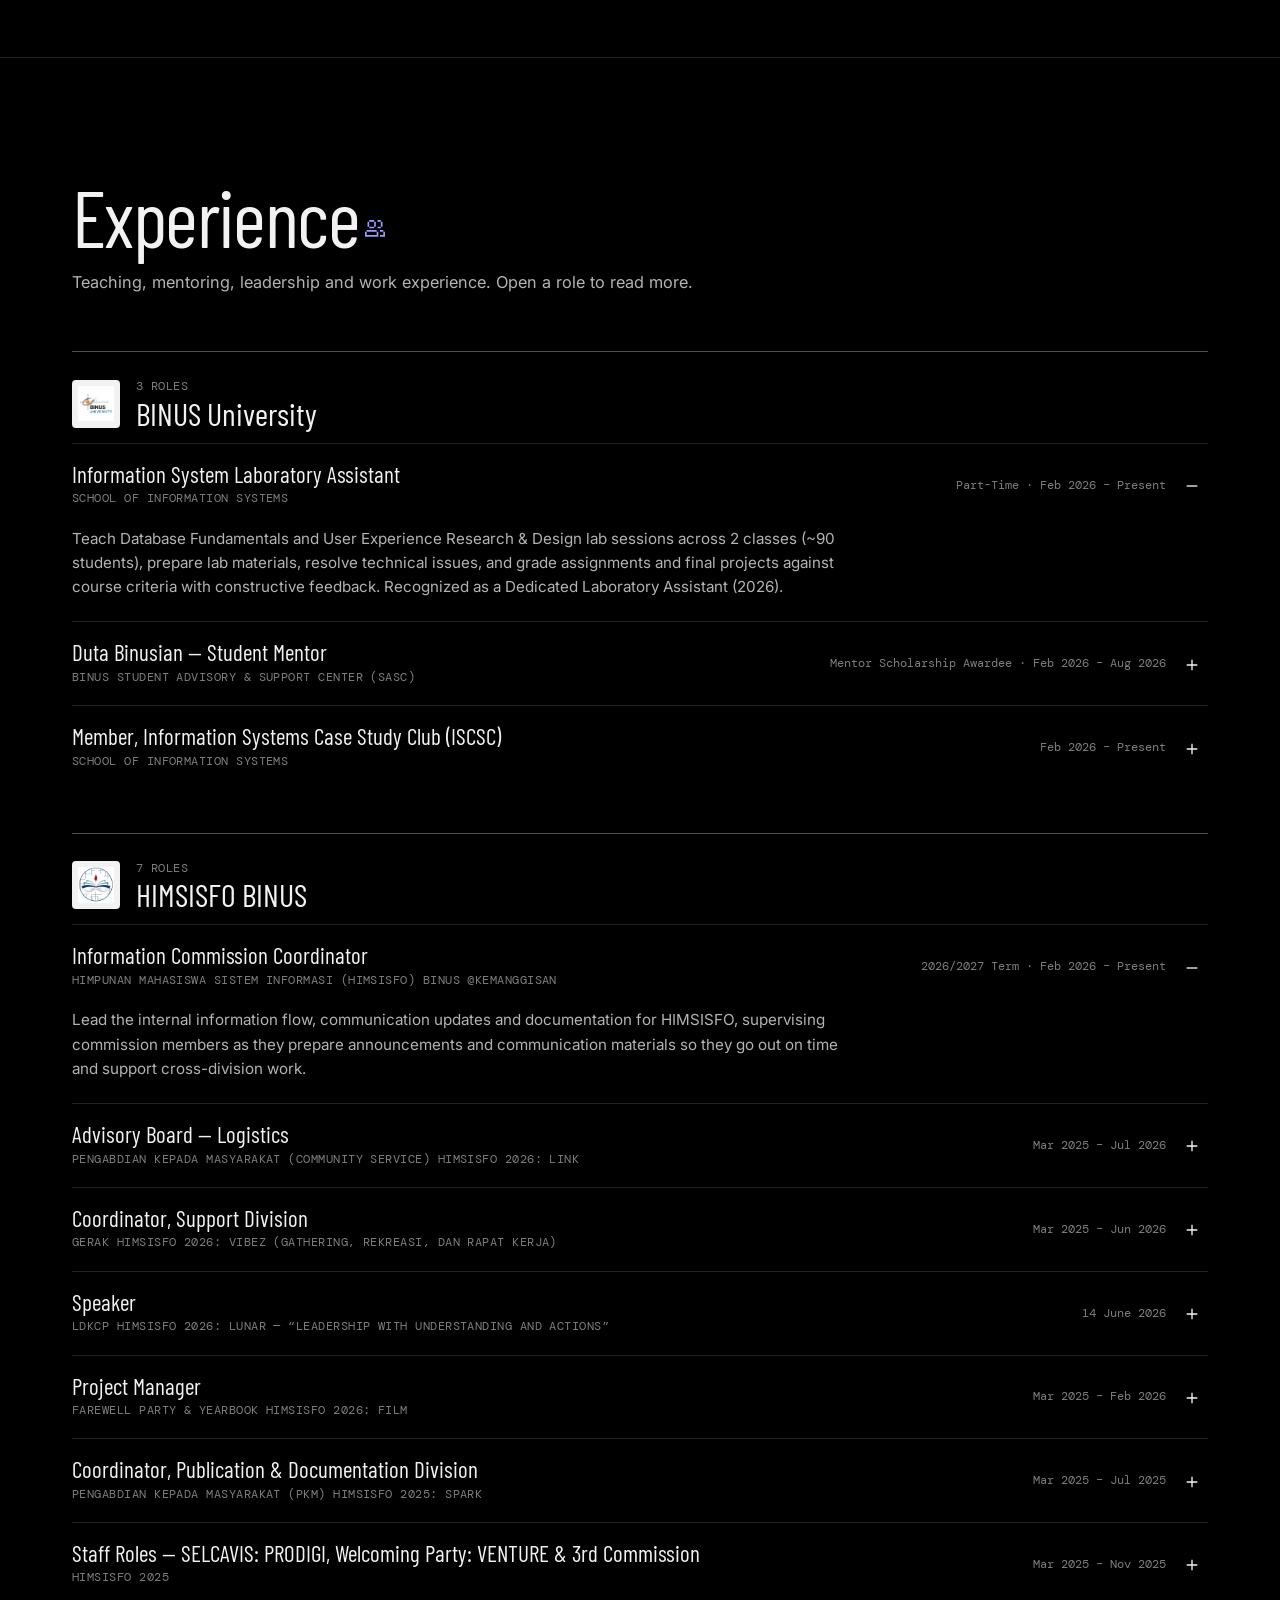
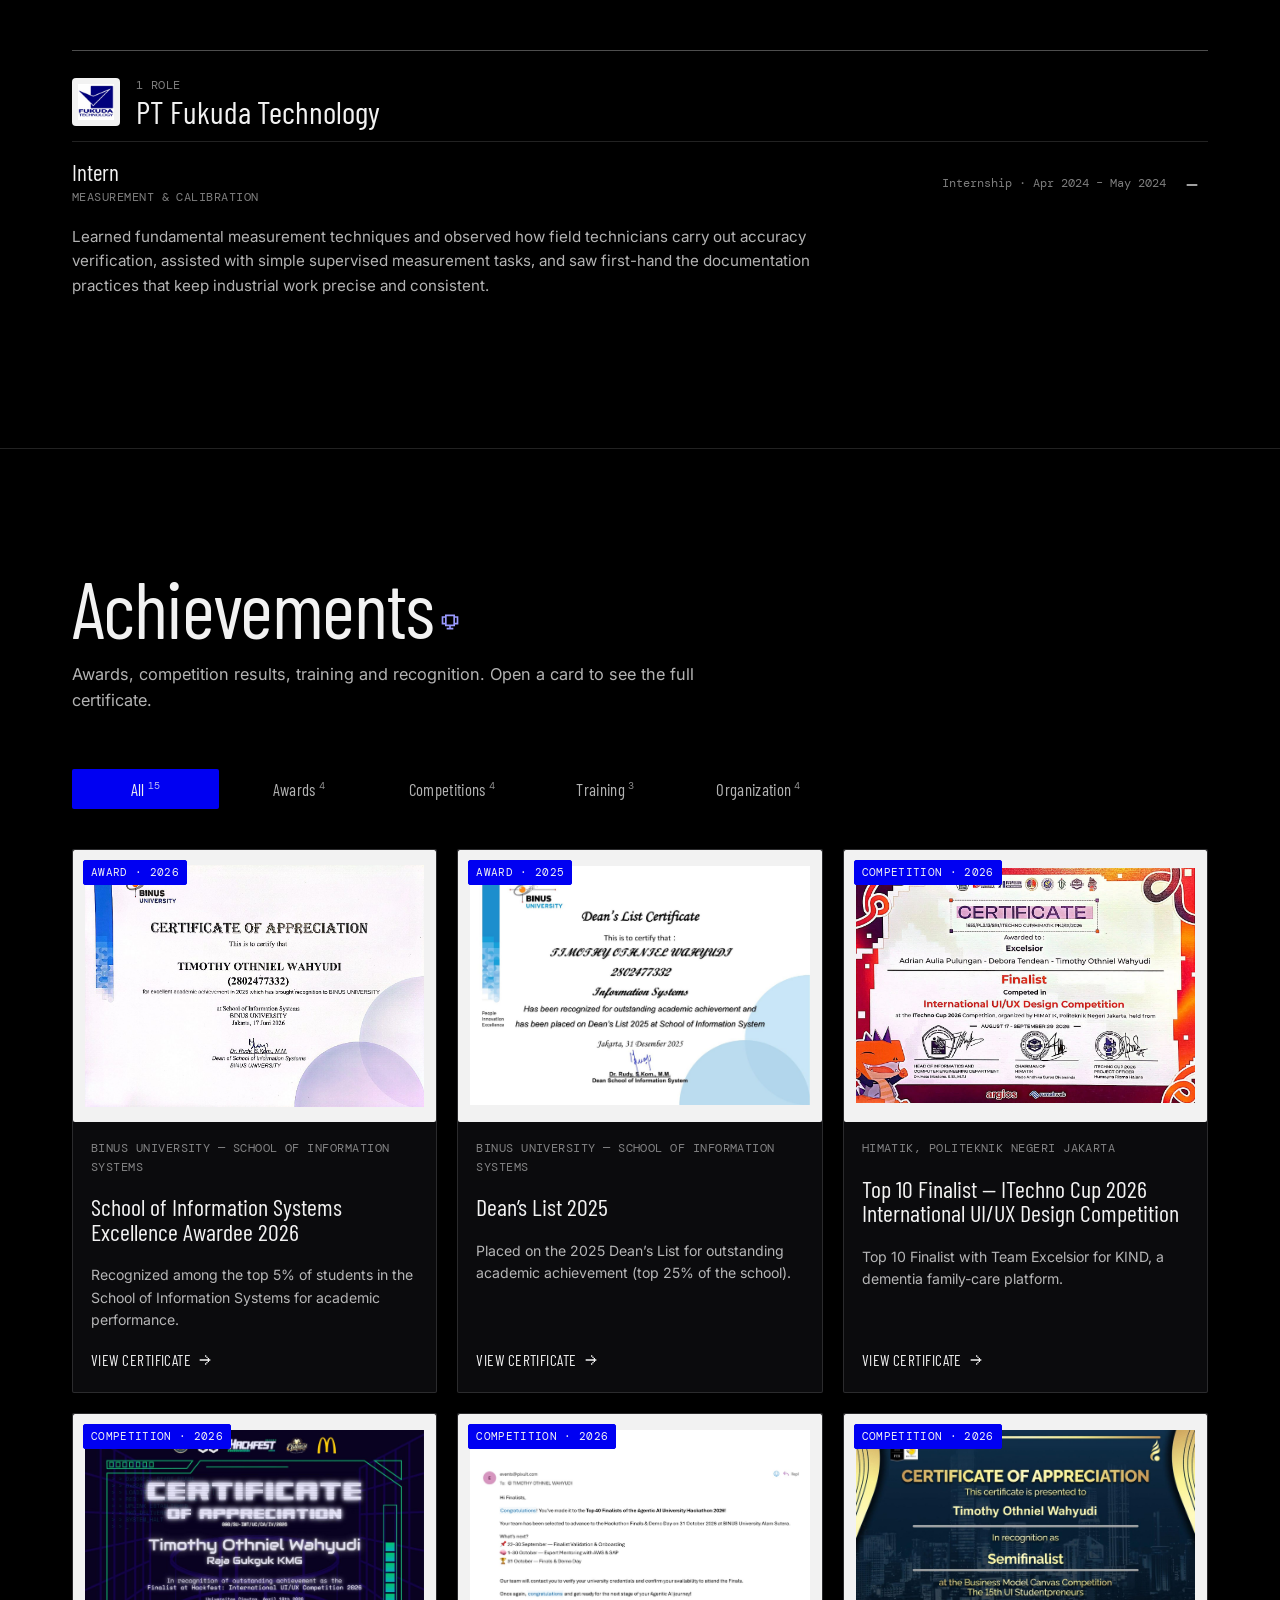
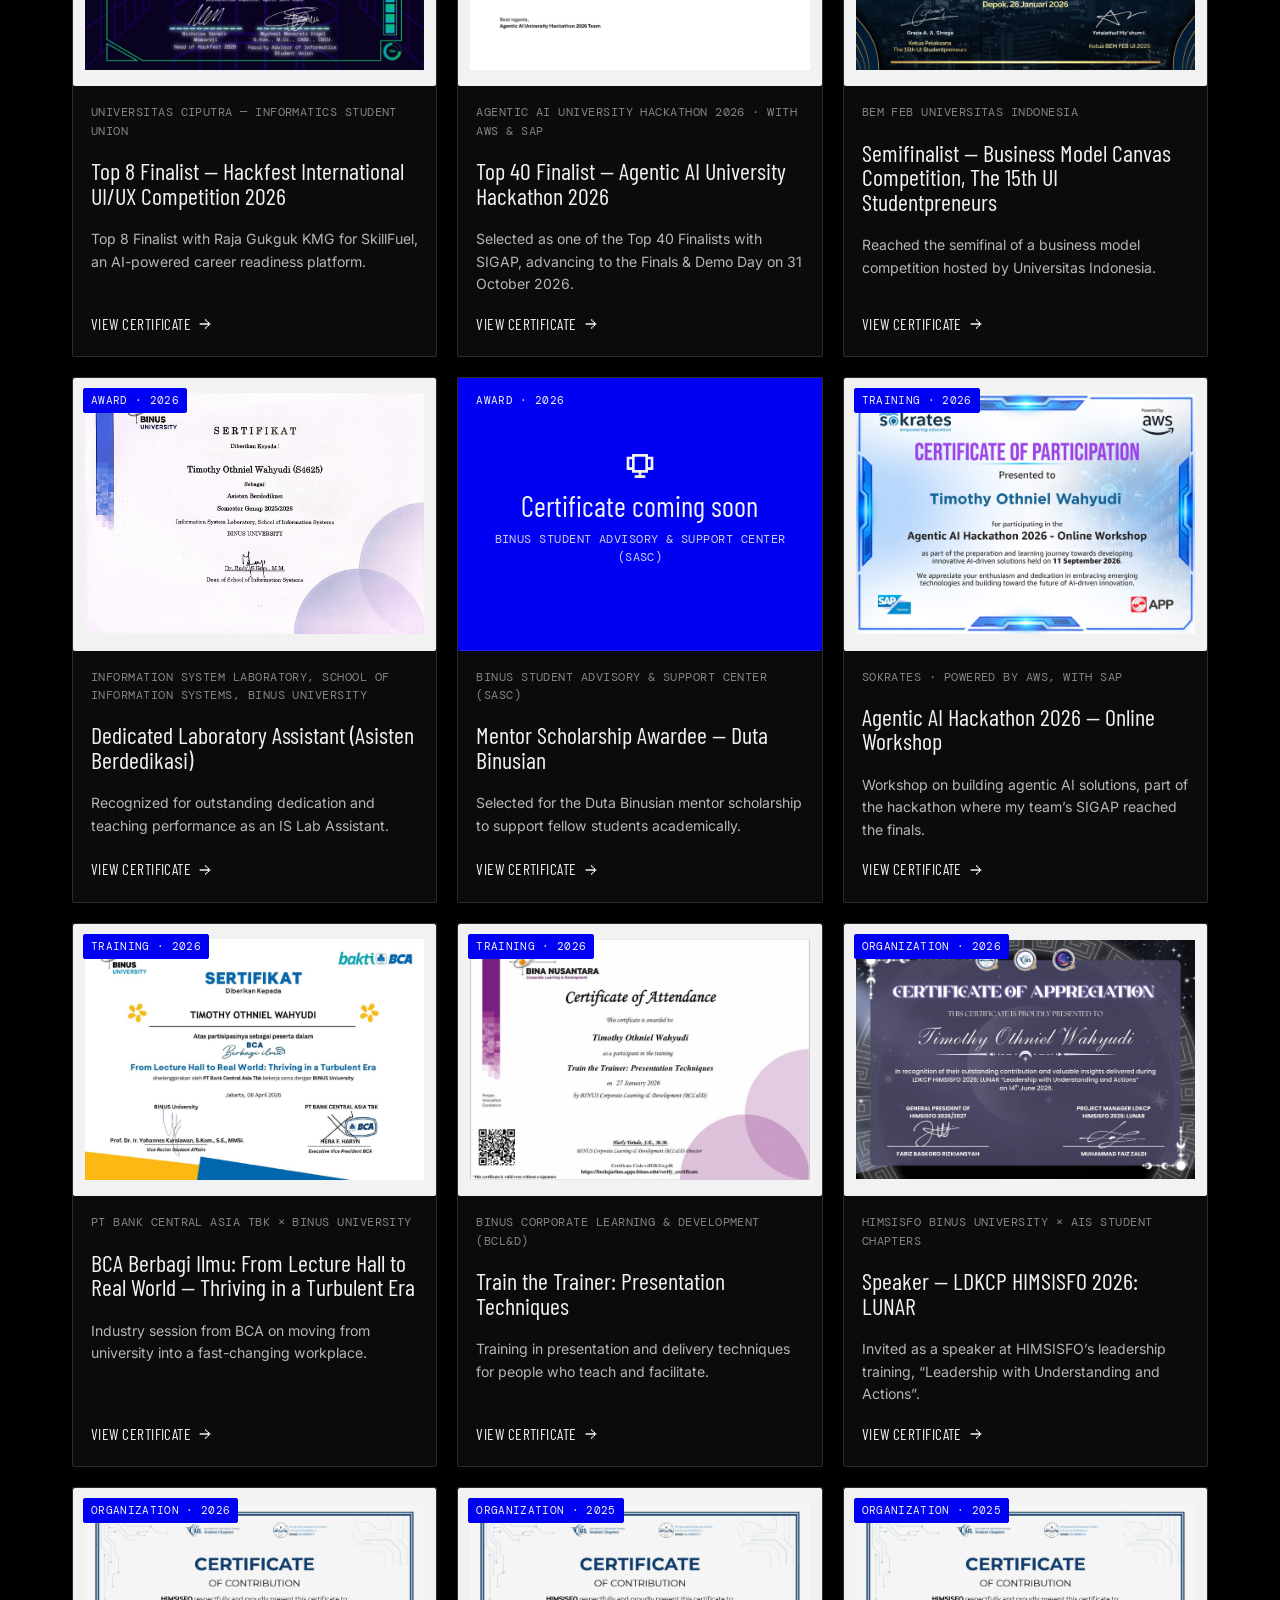
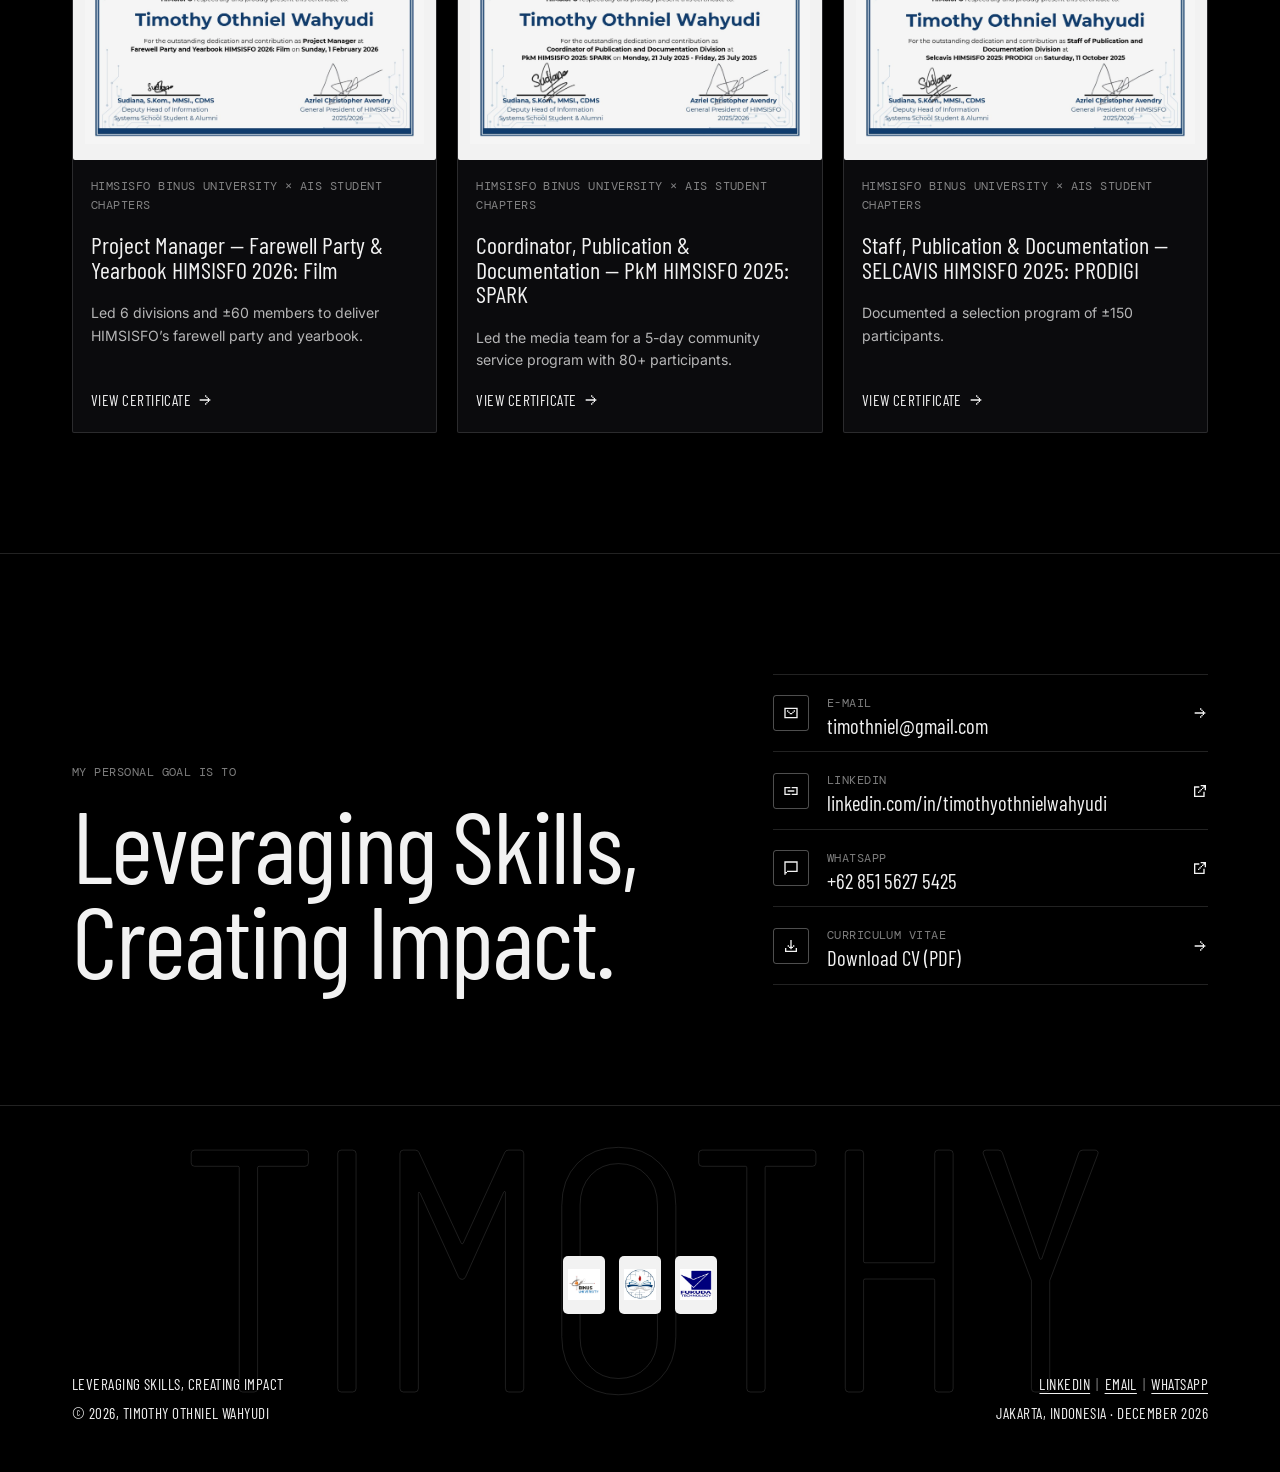
==== commit e54c3508: "Added files via upload New ui design, hermes-style" ====
--- a/index.html
+++ b/index.html
@@ -4,141 +4,159 @@
   <meta charset="UTF-8" />
   <meta name="viewport" content="width=device-width, initial-scale=1.0" />
   <link rel="icon" href="favicon.svg" type="image/svg+xml" />
-  <link rel="alternate icon" href="[data-uri]" type="image/png" sizes="32x32" />
-  <title>Timothy's Portfolio</title>
+  <title>Timothy Othniel Wahyudi — Portfolio</title>
+  <meta name="description" content="Information Systems student at BINUS University: business and systems analysis, databases and SQL, and UI/UX design." />
   <link rel="preconnect" href="https://fonts.googleapis.com" />
   <link rel="preconnect" href="https://fonts.gstatic.com" crossorigin />
-  <link
-    href="https://fonts.googleapis.com/css2?family=Inter:wght@400;500;600;700;800&family=JetBrains+Mono:wght@500;700&display=swap"
-    rel="stylesheet"
-  />
-  <link rel="stylesheet" href="style.css" />
+  <link href="https://fonts.googleapis.com/css2?family=Barlow+Condensed:wght@300;400;500&family=DM+Mono:wght@400;500&family=Inter:wght@400;500;600&family=JetBrains+Mono:wght@500;700&display=swap" rel="stylesheet" />
+  <link rel="stylesheet" href="hermes.css?v=20261107" />
+  <script>document.documentElement.classList.add("js");</script>
 </head>
 <body>
   <!-- ===================== NAV ===================== -->
-  <header class="site-nav">
-    <div class="container nav-inner">
-      <a href="#top" class="brand" id="brandName">Timothy's Portfolio</a>
-      <button class="nav-toggle" id="navToggle" aria-label="Toggle navigation" aria-expanded="false">
-        <span></span><span></span><span></span>
-      </button>
-      <nav class="nav-links" id="navLinks">
+  <header class="hx-nav" id="nav">
+    <div class="hx-container hx-nav-inner">
+      <a href="#top" class="hx-brand" aria-label="Back to top"><span>Timothy</span><span>Wahyudi</span></a>
+      <nav class="hx-nav-links" id="navLinks" aria-label="Sections">
         <a href="#about">About</a>
         <a href="#skills">Skills</a>
         <a href="#projects">Projects</a>
         <a href="#experience">Experience</a>
         <a href="#achievements">Achievements</a>
       </nav>
-      <a href="#contact" class="btn-pill-invert">Contact</a>
+      <div class="hx-nav-actions">
+        <a href="#contact" class="hx-btn hx-btn--sm" data-icon="mail">Contact me</a>
+        <button class="hx-burger" id="navToggle" aria-label="Open menu" aria-expanded="false" aria-controls="navLinks" data-icon="menu"></button>
+      </div>
     </div>
   </header>
 
-  <!-- ===================== HERO / ABOUT ===================== -->
-  <section class="hero" id="top">
-    <div class="container hero-grid">
-      <div class="hero-photo-col" id="about">
-        <div class="polaroid">
-          <div class="polaroid-photo">
-            <img
-              src="assets/Profile.jpg"
-              alt="Portrait of Timothy Othniel Wahyudi"
-              id="profileImg"
-              onerror="this.style.display='none'; document.getElementById('photoFallback').style.display='flex';"
-            />
-            <div class="photo-fallback" id="photoFallback" style="display:none;">
-              <span class="initials" id="fallbackInitials">TW</span>
+  <main id="top">
+    <!-- ===================== ABOUT (hero) ===================== -->
+    <section class="hx-hero" id="about">
+      <div class="hx-container">
+        <div class="hx-hero-grid">
+          <div>
+            <p class="hx-label" id="heroLabel">// About me</p>
+            <h1 class="hx-display hx-hero-name" id="heroName"></h1>
+            <div class="hx-hero-meta hx-label" id="heroMeta"></div>
+            <h2 class="hx-hero-headline" id="heroHeadline"></h2>
+            <div class="hx-actions">
+              <a href="assets/CV.pdf" class="hx-btn" id="cvLink" download data-icon="download">Download full CV</a>
+              <a href="#projects" class="hx-btn hx-btn--blue" data-icon="briefcase">Explore my projects</a>
+            </div>
+
+            <p class="hx-label hx-term-label">Explore my skills via terminal</p>
+            <div class="hx-term" id="term">
+              <div class="hx-term-tabs" role="tablist" id="termTabs"></div>
+              <div class="hx-term-body" id="termBody" role="tabpanel" aria-live="polite"></div>
+              <div class="hx-term-foot">
+                <span>$ mail <span id="termEmail"></span></span>
+                <button class="hx-copy" id="copyEmail" type="button" aria-label="Copy email address" data-icon="copy"></button>
+              </div>
             </div>
           </div>
+
+          <figure class="hx-portrait">
+            <img src="assets/Profile.jpg" alt="Portrait of Timothy Othniel Wahyudi" id="profileImg" />
+          </figure>
         </div>
-        <div class="hero-id">
-          <h1 class="mono-heading hero-name" id="heroName">Timothy Othniel Wahyudi</h1>
-          <p class="hero-role" id="heroRole">Master Track Information Systems Management</p>
-          <p class="hero-school" id="heroSchool">BINUS University | Jakarta, Indonesia</p>
+
+        <div class="hx-about-body hx-reveal">
+          <p class="hx-label"># Profile</p>
+          <div id="heroBio" style="display:contents"></div>
         </div>
+        <ul class="hx-stats hx-reveal" id="heroStats" aria-label="Highlights"></ul>
       </div>
+    </section>
 
-      <div class="hero-info">
-        <h2 class="mono-heading hero-headline" id="heroHeadline">Turning business problems into systems that work</h2>
-        <div class="hero-bio" id="heroBio"></div>
-        <ul class="hero-stats" id="heroStats" aria-label="Highlights"></ul>
-        <div class="hero-actions">
-          <a href="assets/CV.pdf" class="btn-solid" id="cvLink" download>Download Full CV</a>
-          <a href="#projects" class="btn-outline">Explore My Projects</a>
+    <!-- ===================== SKILLS ===================== -->
+    <section class="hx-section" id="skills">
+      <div class="hx-container">
+        <div class="hx-section-head hx-reveal">
+          <div>
+            <h2 class="hx-h2">Skills &amp; Tools<span data-icon="sliders"></span></h2>
+            <p class="hx-lead">Each skill is rated from 1 to 5. Project pages show the same ratings for the skills used.</p>
+          </div>
         </div>
+        <div class="hx-scale hx-reveal" id="skillScale"></div>
+        <div class="hx-skill-grid hx-reveal" id="skillGrid"></div>
       </div>
-    </div>
-  </section>
+    </section>
 
-  <!-- ===================== SKILLS & TOOLS ===================== -->
-  <section class="section-block" id="skills">
-    <div class="container">
-      <p class="mono-heading section-title">Skills &amp; Tools</p>
-      <p class="section-sub">Each skill is rated from 1 to 5. Project pages show the same ratings for the skills used.</p>
-      <!-- Rendered by main.js from SKILL_SCALE and SKILLS in data.js -->
-      <dl class="skill-scale" id="skillScale"></dl>
-      <div class="skill-grid" id="skillGrid"></div>
-    </div>
-  </section>
+    <!-- ===================== PROJECTS ===================== -->
+    <section class="hx-section" id="projects">
+      <div class="hx-container">
+        <div class="hx-section-head hx-reveal">
+          <div>
+            <h2 class="hx-h2">Projects<span data-icon="briefcase"></span></h2>
+            <p class="hx-lead">Competition entries and course projects across business analysis, system design, data and UI/UX.</p>
+          </div>
+        </div>
+        <div class="hx-project-grid" id="projectGrid"></div>
+      </div>
+    </section>
 
-  <!-- ===================== PROJECTS ===================== -->
-  <section class="section-block" id="projects">
-    <div class="container">
-      <p class="mono-heading section-title">My Projects</p>
-      <p class="section-sub">Competition entries and course projects across business analysis, system design, data and UI/UX</p>
-      <!-- Rendered by js/main.js from PROJECTS in js/data.js -->
-      <div class="project-grid" id="projectGrid"></div>
-    </div>
-  </section>
+    <!-- ===================== EXPERIENCE ===================== -->
+    <section class="hx-section" id="experience">
+      <div class="hx-container">
+        <div class="hx-section-head hx-reveal">
+          <div>
+            <h2 class="hx-h2">Experience<span data-icon="users"></span></h2>
+            <p class="hx-lead">Teaching, mentoring, leadership and work experience. Open a role to read more.</p>
+          </div>
+        </div>
+        <div id="experienceList"></div>
+      </div>
+    </section>
 
-  <!-- ===================== EXPERIENCE ===================== -->
-  <section class="section-block" id="experience" style="border-top:1px solid var(--line);">
-    <div class="container">
-      <p class="mono-heading section-title">My Experiences</p>
-      <p class="section-sub">Teaching, mentoring, leadership and work experience</p>
-      <!-- Rendered by js/main.js from EXPERIENCE in js/data.js -->
-      <div id="experienceList"></div>
-    </div>
-  </section>
+    <!-- ===================== ACHIEVEMENTS ===================== -->
+    <section class="hx-section" id="achievements">
+      <div class="hx-container">
+        <div class="hx-section-head hx-reveal">
+          <div>
+            <h2 class="hx-h2">Achievements<span data-icon="trophy"></span></h2>
+            <p class="hx-lead">Awards, competition results, training and recognition. Open a card to see the full certificate.</p>
+          </div>
+        </div>
+        <div class="hx-tabs hx-reveal" id="certFilters" role="group" aria-label="Filter certificates"></div>
+        <div class="hx-cert-grid" id="certGrid"></div>
+      </div>
+    </section>
 
-  <!-- ===================== ACHIEVEMENTS & CERTIFICATIONS ===================== -->
-  <section class="section-block" id="achievements" style="border-top:1px solid var(--line);">
-    <div class="container">
-      <p class="mono-heading section-title">Achievements &amp; Certifications</p>
-      <p class="section-sub">Awards, competition results, training and recognition. Click a card to see the full certificate.</p>
-      <!-- Rendered by main.js from CERTIFICATES in data.js -->
-      <div class="filter-bar" id="certFilters" role="group" aria-label="Filter certificates"></div>
-      <div class="project-grid cert-grid" id="certGrid"></div>
-    </div>
-  </section>
+    <!-- ===================== CONTACT ===================== -->
+    <section class="hx-cta" id="contact">
+      <div class="hx-container hx-cta-grid">
+        <div class="hx-reveal">
+          <p class="hx-label">My personal goal is to</p>
+          <h2 class="hx-display" style="margin-top:14px">Leveraging Skills,<br />Creating Impact.</h2>
+        </div>
+        <div class="hx-contact-list hx-reveal" id="contactList"></div>
+      </div>
+    </section>
+  </main>
 
-  <!-- ===================== CONTACT / FOOTER ===================== -->
-  <footer class="site-footer" id="contact">
-    <div class="container footer-grid">
-      <div>
-        <p class="footer-eyebrow">My personal goal is to</p>
-        <h2 class="footer-headline">Leveraging Skills<br />Creating Impact.</h2>
-      </div>
-      <div class="footer-contact">
-        <div class="footer-item">
-          <p class="footer-label">LinkedIn</p>
-          <a class="footer-value" id="linkedinLink" href="https://www.linkedin.com/in/timothyothnielwahyudi/" target="_blank" rel="noopener">linkedin.com/in/timothyothnielwahyudi</a>
+  <!-- ===================== FOOTER ===================== -->
+  <footer class="hx-footer">
+    <div class="hx-footer-mark" aria-hidden="true">Timothy</div>
+    <div class="hx-container">
+      <div class="hx-footer-badges" id="footerBadges"></div>
+      <div class="hx-footer-row">
+        <div>
+          <p>Leveraging skills, creating impact</p>
+          <p>© <span class="yr"></span>, Timothy Othniel Wahyudi</p>
         </div>
-        <div class="footer-item">
-          <p class="footer-label">E-mail</p>
-          <a class="footer-value" id="emailLink" href="mailto:timothniel@gmail.com">timothniel@gmail.com</a>
-        </div>
-        <div class="footer-item">
-          <p class="footer-label">WhatsApp</p>
-          <a class="footer-value" id="phoneLink" href="https://wa.me/6285156275425">+62 851 5627 5425</a>
+        <div class="right">
+          <p id="footerLinks"></p>
+          <p>Jakarta, Indonesia · <span id="footerDate"></span></p>
         </div>
       </div>
     </div>
   </footer>
-  <div class="bottom-bar" id="bottomBar">
-    <p class="bottom-bar" id="text">© 2026 Timothy Othniel Wahyudi</p>
-  </div>
 
-  <script src="data.js"></script>
-  <script src="main.js"></script>
+  <script src="data.js?v=20261107"></script>
+  <script src="hermes-icons.js?v=20261107"></script>
+  <script src="hermes-common.js?v=20261107"></script>
+  <script src="hermes-main.js?v=20261107"></script>
 </body>
 </html>
--- a/hermes.css
+++ b/hermes.css
@@ -0,0 +1,1160 @@
+/* ============================================================
+   HERMES-STYLE THEME (black)
+   Preview stylesheet for index-hermes.html, project-hermes.html
+   and certificate-hermes.html. Layout ideas follow the Hermes Agent
+   site: condensed display type, uppercase mono labels, pixel icons,
+   block buttons, grainy duotone image panels and a big footer mark.
+   ============================================================ */
+:root {
+  --bg: #000000;
+  --bg-raise: #0b0b0d;
+  --bg-raise-2: #121216;
+  --ink: #f2f2f2;
+  --ink-2: rgba(242, 242, 242, 0.74);
+  --ink-3: rgba(242, 242, 242, 0.52);
+  --line: rgba(242, 242, 242, 0.14);
+  --line-strong: rgba(242, 242, 242, 0.32);
+  --blue: #0000f2;
+  --blue-hi: #3a3aff;
+  --blue-soft: #9a9aff;
+  --paper: #f2f2f2;
+
+  --font-display: "Barlow Condensed", "Arial Narrow", sans-serif;
+  --font-mono: "DM Mono", "JetBrains Mono", ui-monospace, monospace;
+  --font-sans: "Inter", system-ui, -apple-system, "Segoe UI", sans-serif;
+
+  --max: 1200px;
+  --gutter: 32px;
+  --nav-h: 76px;
+
+  --noise: url("data:image/svg+xml;utf8,<svg xmlns='http://www.w3.org/2000/svg' width='220' height='220'><filter id='n'><feTurbulence type='fractalNoise' baseFrequency='0.9' numOctaves='2' stitchTiles='stitch'/><feColorMatrix values='0 0 0 0 1  0 0 0 0 1  0 0 0 0 1  0 0 0 0.55 0'/></filter><rect width='100%' height='100%' filter='url(%23n)'/></svg>");
+}
+
+/* ---------- Reset & base ---------- */
+*, *::before, *::after { box-sizing: border-box; }
+html { scroll-behavior: smooth; scroll-padding-top: calc(var(--nav-h) + 12px); }
+body {
+  margin: 0;
+  background: var(--bg);
+  color: var(--ink);
+  font-family: var(--font-sans);
+  font-size: 16px;
+  line-height: 1.6;
+  -webkit-font-smoothing: antialiased;
+}
+img { max-width: 100%; display: block; }
+a { color: inherit; }
+p { margin: 0; }
+ul { margin: 0; padding: 0; list-style: none; }
+h1, h2, h3, h4 { margin: 0; font-weight: 400; }
+::selection { background: var(--blue); color: var(--ink); }
+:focus-visible { outline: 2px solid var(--blue-hi); outline-offset: 3px; }
+
+.hx-container { max-width: var(--max); margin: 0 auto; padding: 0 var(--gutter); }
+.sr-only { position: absolute; width: 1px; height: 1px; overflow: hidden; clip: rect(0 0 0 0); white-space: nowrap; }
+
+/* Pixel icons */
+.px { width: 16px; height: 16px; flex-shrink: 0; display: inline-block; vertical-align: middle; }
+.px--lg { width: 24px; height: 24px; }
+.px--xl { width: 32px; height: 32px; }
+
+/* ---------- Type roles ---------- */
+.hx-label {
+  font-family: var(--font-mono);
+  font-size: 0.72rem;
+  letter-spacing: 0.04em;
+  text-transform: uppercase;
+  color: var(--ink-3);
+}
+.hx-label b { color: var(--ink); font-weight: 500; }
+.hx-display {
+  font-family: var(--font-display);
+  font-weight: 400;
+  line-height: 0.92;
+  letter-spacing: -0.02em;
+}
+.hx-h2 {
+  font-family: var(--font-display);
+  font-size: clamp(3rem, 7vw, 5rem);
+  line-height: 0.95;
+  letter-spacing: -0.02em;
+  display: inline-flex;
+  align-items: flex-start;
+  gap: 6px;
+}
+.hx-h2 .px { width: 20px; height: 20px; margin-top: 6px; color: var(--blue-soft); }
+.hx-h3 {
+  font-family: var(--font-display);
+  font-size: clamp(1.9rem, 3.2vw, 2.4rem);
+  line-height: 1;
+  letter-spacing: -0.01em;
+}
+.hx-lead { color: var(--ink-2); font-size: 1.02rem; max-width: 640px; }
+
+.hx-section { padding: 120px 0; border-top: 1px solid var(--line); }
+.hx-section-head { display: flex; justify-content: space-between; align-items: flex-end; gap: 24px; flex-wrap: wrap; margin-bottom: 56px; }
+.hx-section-head .hx-lead { margin-top: 14px; }
+
+/* ---------- Buttons (block, uppercase, condensed) ---------- */
+.hx-btn {
+  display: inline-flex;
+  align-items: center;
+  gap: 8px;
+  font-family: var(--font-display);
+  font-size: 1rem;
+  font-weight: 500;
+  letter-spacing: 0.02em;
+  text-transform: uppercase;
+  text-decoration: none;
+  line-height: 1;
+  padding: 11px 14px;
+  border: 1px solid transparent;
+  border-radius: 2px;
+  cursor: pointer;
+  background: var(--paper);
+  color: #000;
+  transition: background 0.15s, color 0.15s, border-color 0.15s, transform 0.15s;
+}
+.hx-btn:hover { background: #fff; transform: translateY(-1px); }
+.hx-btn--blue { background: var(--blue); color: var(--ink); }
+.hx-btn--blue:hover { background: var(--blue-hi); }
+.hx-btn--ghost { background: rgba(242, 242, 242, 0.06); color: var(--ink); border-color: var(--line-strong); }
+.hx-btn--ghost:hover { background: rgba(242, 242, 242, 0.14); }
+.hx-btn--sm { font-size: 0.9rem; padding: 8px 11px; }
+.hx-link {
+  font-family: var(--font-display);
+  font-size: 1rem;
+  letter-spacing: 0.02em;
+  text-transform: uppercase;
+  text-decoration: underline;
+  text-underline-offset: 4px;
+  text-decoration-thickness: 1px;
+}
+
+/* ---------- Grain + duotone image panels ---------- */
+.hx-panel {
+  position: relative;
+  overflow: hidden;
+  background: var(--bg-raise);
+  isolation: isolate;
+}
+.hx-panel img { width: 100%; height: 100%; object-fit: cover; }
+/* Panels without an image: Hermes blue with animated grain */
+.hx-panel--blank { background: var(--blue); }
+.hx-panel--blank::after {
+  content: "";
+  position: absolute;
+  inset: -50%;
+  background-image: var(--noise);
+  opacity: 0.32;
+  mix-blend-mode: overlay;
+  pointer-events: none;
+  animation: hx-grain 0.9s steps(3) infinite;
+}
+@keyframes hx-grain {
+  0% { transform: translate(0, 0); }
+  33% { transform: translate(-6%, 4%); }
+  66% { transform: translate(5%, -5%); }
+  100% { transform: translate(0, 0); }
+}
+/* Plain grain block when there is no image */
+.hx-panel-empty {
+  position: absolute;
+  inset: 0;
+  display: grid;
+  place-items: center;
+  font-family: var(--font-display);
+  font-size: 3.4rem;
+  color: rgba(242, 242, 242, 0.8);
+}
+
+/* Folded corner that appears on card hover (Hermes detail) */
+.hx-fold {
+  position: absolute;
+  top: 0;
+  right: 0;
+  width: 0;
+  height: 0;
+  z-index: 3;
+  background: linear-gradient(225deg, var(--bg) 50%, var(--paper) 50%);
+  transition: width 0.2s ease, height 0.2s ease;
+}
+.hx-card:hover .hx-fold, .hx-card:focus-visible .hx-fold { width: 22px; height: 22px; }
+
+/* ---------- Nav ---------- */
+.hx-nav {
+  position: sticky;
+  top: 0;
+  z-index: 50;
+  height: var(--nav-h);
+  background: rgba(0, 0, 0, 0.86);
+  backdrop-filter: blur(10px);
+  -webkit-backdrop-filter: blur(10px);
+  border-bottom: 1px solid transparent;
+  transition: border-color 0.2s;
+}
+.hx-nav.is-scrolled { border-bottom-color: var(--line); }
+.hx-nav-inner { height: 100%; display: flex; align-items: center; justify-content: space-between; gap: 24px; }
+.hx-brand {
+  font-family: var(--font-display);
+  font-size: 1.35rem;
+  line-height: 0.9;
+  letter-spacing: -0.01em;
+  text-transform: uppercase;
+  text-decoration: none;
+}
+.hx-brand span { display: block; }
+.hx-nav-links { display: flex; gap: 26px; }
+.hx-nav-links a {
+  font-family: var(--font-display);
+  font-size: 1rem;
+  letter-spacing: 0.03em;
+  text-transform: uppercase;
+  text-decoration: none;
+  color: var(--ink-2);
+  transition: color 0.15s;
+}
+.hx-nav-links a:hover, .hx-nav-links a.is-active { color: var(--ink); }
+.hx-nav-actions { display: flex; align-items: center; gap: 12px; }
+.hx-burger {
+  display: none;
+  background: none;
+  border: 0;
+  color: var(--ink);
+  padding: 6px;
+  cursor: pointer;
+}
+.hx-burger .px { width: 22px; height: 22px; }
+
+/* ---------- About / hero ---------- */
+.hx-hero { padding: 72px 0 110px; }
+.hx-hero-grid { display: grid; grid-template-columns: minmax(0, 1fr) 260px; gap: 72px; align-items: start; }
+.hx-hero-name {
+  font-size: clamp(4.2rem, 10vw, 8.4rem);
+  margin: 18px 0 22px;
+}
+.hx-hero-name span { display: block; }
+.hx-hero-meta { display: flex; flex-wrap: wrap; gap: 8px 18px; margin-bottom: 26px; }
+.hx-hero-meta span { display: inline-flex; align-items: center; gap: 7px; }
+.hx-hero-headline {
+  font-family: var(--font-display);
+  font-size: clamp(1.6rem, 2.6vw, 2.1rem);
+  line-height: 1.08;
+  color: var(--ink);
+  max-width: 560px;
+  margin-bottom: 28px;
+}
+.hx-actions { display: flex; flex-wrap: wrap; gap: 10px; }
+
+/* Terminal box with tabs */
+.hx-term {
+  margin-top: 40px;
+  max-width: 620px;
+  border: 1px solid var(--line-strong);
+  background: var(--bg-raise);
+  border-radius: 3px;
+}
+.hx-term-label { margin: 40px 0 10px; }
+.hx-term-tabs { display: grid; grid-template-columns: repeat(4, 1fr); border-bottom: 1px solid var(--line); }
+.hx-term-tab {
+  background: none;
+  border: 0;
+  border-right: 1px solid var(--line);
+  color: var(--ink-3);
+  font-family: var(--font-mono);
+  font-size: 0.74rem;
+  padding: 9px 6px;
+  cursor: pointer;
+  text-decoration: underline;
+  text-underline-offset: 3px;
+}
+.hx-term-tab:last-child { border-right: 0; }
+.hx-term-tab::before { content: ": "; opacity: 0.5; }
+.hx-term-tab::after { content: " :"; opacity: 0.5; }
+.hx-term-tab[aria-selected="true"] { color: var(--ink); background: rgba(242, 242, 242, 0.06); text-decoration: none; }
+.hx-term-body {
+  font-family: var(--font-mono);
+  font-size: 0.8rem;
+  line-height: 1.75;
+  padding: 14px 16px 16px;
+  min-height: 186px;
+}
+.hx-term-line { display: flex; gap: 10px; align-items: center; justify-content: space-between; }
+.hx-term-line .k { color: var(--ink-2); }
+.hx-term-line > span:last-child { display: inline-flex; align-items: center; gap: 10px; }
+.hx-term-cmd { color: var(--ink); }
+.hx-term-cmd .p { color: var(--blue-soft); }
+.hx-term-foot {
+  display: flex;
+  align-items: center;
+  justify-content: space-between;
+  gap: 10px;
+  border-top: 1px solid var(--line);
+  padding: 9px 12px 9px 16px;
+  font-family: var(--font-mono);
+  font-size: 0.78rem;
+  color: var(--ink-2);
+}
+.hx-copy {
+  background: none;
+  border: 1px solid var(--line);
+  color: var(--ink);
+  border-radius: 2px;
+  padding: 5px;
+  cursor: pointer;
+  display: inline-flex;
+}
+.hx-copy:hover { border-color: var(--line-strong); }
+.hx-cursor { display: inline-block; width: 8px; height: 1em; background: var(--ink); vertical-align: -2px; animation: hx-blink 1s steps(1) infinite; }
+@keyframes hx-blink { 50% { opacity: 0; } }
+
+/* Pixel level blocks (1–5) */
+.hx-level { display: inline-flex; gap: 3px; align-items: center; }
+.hx-level i { width: 8px; height: 8px; background: rgba(242, 242, 242, 0.16); }
+.hx-level i.on { background: var(--ink); }
+.hx-level i.half { background: linear-gradient(90deg, var(--ink) 50%, rgba(242, 242, 242, 0.16) 50%); }
+.hx-score { font-family: var(--font-mono); font-size: 0.72rem; color: var(--ink-3); min-width: 34px; text-align: right; }
+
+/* Photo column */
+/* Portrait */
+.hx-portrait {
+  justify-self: end;
+  width: 100%;
+  max-width: 260px;
+  margin-top: 30px;
+  aspect-ratio: 4 / 5;
+  overflow: hidden;
+  border: 1px solid var(--line-strong);
+  border-radius: 3px;
+  background: #fff;
+}
+.hx-portrait img { width: 100%; height: 100%; object-fit: cover; object-position: 50% 20%; }
+
+/* Bio + stats */
+.hx-about-body { display: grid; grid-template-columns: 1fr 1fr; gap: 20px 48px; align-items: start; margin-top: 88px; padding-top: 40px; border-top: 1px solid var(--line); }
+.hx-about-body p { color: var(--ink-2); }
+.hx-about-body .hx-label { grid-column: 1 / -1; }
+.hx-stats { display: grid; grid-template-columns: repeat(5, 1fr); border: 1px solid var(--line); margin-top: 40px; }
+.hx-stat { padding: 20px 18px 18px; border-right: 1px solid var(--line); }
+.hx-stat:last-child { border-right: 0; }
+.hx-stat-value { font-family: var(--font-display); font-size: 3rem; line-height: 1; }
+.hx-stat-value small { font-size: 1.2rem; color: var(--ink-3); margin-left: 2px; }
+.hx-stat .hx-label { margin-top: 8px; display: block; }
+
+/* ---------- Skills ---------- */
+.hx-scale { display: flex; flex-wrap: wrap; gap: 10px 26px; margin-bottom: 28px; }
+.hx-scale div { display: flex; align-items: center; gap: 10px; }
+.hx-scale span { font-family: var(--font-mono); font-size: 0.74rem; color: var(--ink-2); }
+.hx-scale em { font-style: normal; color: var(--ink-3); }
+.hx-skill-grid { display: grid; grid-template-columns: repeat(3, 1fr); border-top: 1px solid var(--line); border-left: 1px solid var(--line); }
+.hx-skill-card { padding: 26px 24px 22px; border-right: 1px solid var(--line); border-bottom: 1px solid var(--line); }
+.hx-icon-box {
+  width: 40px;
+  height: 40px;
+  display: grid;
+  place-items: center;
+  border: 1px solid var(--line-strong);
+  border-radius: 3px;
+  color: var(--ink);
+  margin-bottom: 18px;
+}
+.hx-skill-card .hx-label { margin-bottom: 4px; display: block; }
+.hx-skill-card h3 { font-family: var(--font-display); font-size: 1.7rem; line-height: 1; margin-bottom: 16px; }
+.hx-skill-card li { display: flex; align-items: center; justify-content: space-between; gap: 12px; padding: 7px 0; border-top: 1px solid var(--line); font-size: 0.9rem; color: var(--ink-2); }
+.hx-skill-card li > span:last-child { display: inline-flex; align-items: center; gap: 8px; }
+
+/* ---------- Project feature cards ---------- */
+.hx-project-grid { display: grid; grid-template-columns: repeat(2, 1fr); gap: 72px 40px; }
+.hx-card { position: relative; display: flex; flex-direction: column; text-decoration: none; color: inherit; }
+.hx-card .hx-label { margin-bottom: 10px; }
+.hx-card h3 { margin-bottom: 12px; }
+.hx-card .hx-desc {
+  color: var(--ink-2);
+  font-size: 0.95rem;
+  margin-bottom: 20px;
+  display: -webkit-box;
+  -webkit-line-clamp: 3;
+  -webkit-box-orient: vertical;
+  overflow: hidden;
+}
+.hx-card .hx-panel { aspect-ratio: 16 / 9; border-radius: 2px; }
+.hx-card-foot { display: flex; align-items: center; justify-content: space-between; gap: 12px; margin-top: 14px; flex-wrap: wrap; }
+.hx-tags { display: flex; flex-wrap: wrap; gap: 6px; }
+.hx-tag {
+  font-family: var(--font-mono);
+  font-size: 0.68rem;
+  text-transform: uppercase;
+  letter-spacing: 0.03em;
+  padding: 3px 7px;
+  border: 1px solid var(--line);
+  color: var(--ink-2);
+  border-radius: 2px;
+}
+.hx-tag--blue { background: var(--blue); border-color: var(--blue); color: var(--ink); }
+.hx-more {
+  display: inline-flex;
+  align-items: center;
+  gap: 6px;
+  font-family: var(--font-display);
+  text-transform: uppercase;
+  letter-spacing: 0.03em;
+  font-size: 0.95rem;
+}
+.hx-more .px { transition: transform 0.2s; }
+.hx-card:hover .hx-more .px { transform: translateX(4px); }
+
+/* ---------- Experience (FAQ-style rows) ---------- */
+.hx-exp-group { border-top: 1px solid var(--line-strong); padding: 26px 0 8px; }
+.hx-exp-group + .hx-exp-group { margin-top: 36px; }
+.hx-exp-head { display: flex; align-items: center; gap: 16px; margin-bottom: 14px; }
+.hx-badge {
+  width: 48px;
+  height: 48px;
+  border: 1px solid var(--line-strong);
+  border-radius: 4px;
+  display: grid;
+  place-items: center;
+  overflow: hidden;
+  background: var(--paper);
+  flex-shrink: 0;
+}
+.hx-badge img { width: 78%; height: 78%; object-fit: contain; }
+.hx-badge span { font-family: var(--font-display); color: #000; font-size: 1.2rem; }
+.hx-exp-head h3 { font-family: var(--font-display); font-size: 2rem; line-height: 1; }
+.hx-role { border-top: 1px solid var(--line); }
+.hx-role summary {
+  list-style: none;
+  cursor: pointer;
+  display: grid;
+  grid-template-columns: 1fr auto 24px;
+  align-items: center;
+  gap: 18px;
+  padding: 18px 0;
+}
+.hx-role summary::-webkit-details-marker { display: none; }
+.hx-role summary h4 { font-family: var(--font-display); font-size: 1.45rem; line-height: 1.05; }
+.hx-role summary .hx-label { display: block; margin-top: 4px; }
+.hx-role .meta { font-family: var(--font-mono); font-size: 0.74rem; color: var(--ink-3); text-align: right; }
+.hx-role .ico-open { display: none; }
+.hx-role[open] .ico-open { display: inline-block; }
+.hx-role[open] .ico-closed { display: none; }
+.hx-role p { color: var(--ink-2); padding: 0 48px 22px 0; max-width: 820px; font-size: 0.95rem; }
+
+/* ---------- Achievements ---------- */
+.hx-tabs { display: grid; grid-auto-flow: column; grid-auto-columns: 1fr; gap: 6px; margin-bottom: 40px; max-width: 760px; }
+.hx-tabs button {
+  font-family: var(--font-display);
+  font-size: 1.05rem;
+  letter-spacing: 0.02em;
+  padding: 9px 10px;
+  background: none;
+  color: var(--ink-2);
+  border: 1px solid transparent;
+  border-radius: 2px;
+  cursor: pointer;
+}
+.hx-tabs button:hover { color: var(--ink); border-color: var(--line); }
+.hx-tabs button[aria-pressed="true"] { background: var(--blue); color: var(--ink); }
+.hx-tabs button sup { font-family: var(--font-mono); font-size: 0.62rem; margin-left: 3px; opacity: 0.8; }
+.hx-cert-grid { display: grid; grid-template-columns: repeat(3, 1fr); gap: 20px; }
+.hx-cert {
+  position: relative;
+  display: flex;
+  flex-direction: column;
+  text-decoration: none;
+  color: inherit;
+  border: 1px solid var(--line);
+  border-radius: 2px;
+  overflow: hidden;
+  background: var(--bg-raise);
+  transition: border-color 0.2s;
+}
+.hx-cert:hover { border-color: var(--line-strong); }
+.hx-cert .hx-panel { aspect-ratio: 4 / 3; background: var(--paper); border-bottom: 1px solid var(--line); }
+.hx-cert .hx-panel img { object-fit: contain; padding: 12px; transition: transform 0.3s ease; }
+.hx-cert:hover .hx-panel img { transform: scale(1.03); }
+.hx-cert .hx-panel--blank { background: var(--blue); }
+.hx-cert-pending-card { position: absolute; inset: 0; z-index: 2; display: flex; flex-direction: column; align-items: center; justify-content: center; gap: 10px; text-align: center; padding: 20px; }
+.hx-cert-pending-card strong { font-family: var(--font-display); font-weight: 400; font-size: 1.8rem; line-height: 1; }
+.hx-cert-pending-card .hx-label { color: rgba(242, 242, 242, 0.85); }
+.hx-cert-type { position: absolute; left: 10px; top: 10px; z-index: 3; }
+.hx-cert-body { padding: 18px 18px 20px; display: flex; flex-direction: column; gap: 8px; flex: 1; }
+.hx-cert-body h3 { font-family: var(--font-display); font-size: 1.5rem; line-height: 1.02; }
+.hx-cert-body p { color: var(--ink-2); font-size: 0.88rem; }
+.hx-cert-body .hx-more { margin-top: auto; padding-top: 8px; }
+
+/* ---------- Contact CTA ---------- */
+.hx-cta { padding: 120px 0; border-top: 1px solid var(--line); }
+.hx-cta-grid { display: grid; grid-template-columns: 1.2fr 0.8fr; gap: 48px; align-items: end; }
+.hx-cta h2 { font-size: clamp(3.4rem, 8vw, 6.4rem); }
+.hx-contact-list { border-top: 1px solid var(--line); }
+.hx-contact-list a {
+  display: grid;
+  grid-template-columns: 40px 1fr auto;
+  align-items: center;
+  gap: 14px;
+  padding: 14px 0;
+  border-bottom: 1px solid var(--line);
+  text-decoration: none;
+  transition: background 0.15s, padding 0.15s;
+}
+.hx-contact-list a:hover { background: rgba(242, 242, 242, 0.04); padding-left: 8px; }
+.hx-contact-list .hx-icon-box { margin: 0; width: 36px; height: 36px; }
+.hx-contact-list strong { display: block; font-family: var(--font-display); font-weight: 400; font-size: 1.3rem; line-height: 1.1; }
+
+/* ---------- Footer ---------- */
+.hx-footer { position: relative; overflow: hidden; border-top: 1px solid var(--line); padding: 150px 0 44px; }
+.hx-footer-mark {
+  position: absolute;
+  left: 50%;
+  top: 10px;
+  transform: translateX(-50%);
+  font-family: var(--font-display);
+  font-weight: 300;
+  font-size: clamp(9rem, 27vw, 24rem);
+  line-height: 0.8;
+  letter-spacing: -0.03em;
+  text-transform: uppercase;
+  color: transparent;
+  -webkit-text-stroke: 1px rgba(242, 242, 242, 0.12);
+  white-space: nowrap;
+  pointer-events: none;
+  user-select: none;
+}
+.hx-footer-badges { position: relative; display: flex; justify-content: center; gap: 14px; margin-bottom: 56px; }
+.hx-footer-badges .hx-badge { width: 42px; height: 58px; border-radius: 5px; }
+.hx-footer-row { position: relative; display: flex; justify-content: space-between; gap: 24px; flex-wrap: wrap; }
+.hx-footer-row p, .hx-footer-row a {
+  font-family: var(--font-display);
+  font-size: 0.95rem;
+  letter-spacing: 0.03em;
+  text-transform: uppercase;
+  line-height: 1.9;
+}
+.hx-footer-row .right { text-align: right; }
+.hx-footer-row a { text-decoration: underline; text-underline-offset: 3px; }
+.hx-footer-row .sep { opacity: 0.5; margin: 0 6px; }
+
+/* ---------- Scroll reveal ---------- */
+.js .hx-reveal { opacity: 0; transform: translateY(18px); transition: opacity 0.6s ease, transform 0.6s ease; }
+.js .hx-reveal.in { opacity: 1; transform: none; }
+
+/* ============================================================
+   DETAIL PAGES (project + certificate)
+   ============================================================ */
+.hx-detail { padding: 48px 0 110px; }
+.hx-back { display: inline-flex; align-items: center; gap: 8px; text-decoration: none; margin-bottom: 44px; }
+.hx-back:hover .px { transform: translateX(-3px); }
+.hx-back .px { transition: transform 0.2s; }
+.hx-detail-title { font-size: clamp(3.6rem, 9vw, 7rem); margin: 14px 0 20px; }
+.hx-detail-title.is-long { font-size: clamp(2.6rem, 5.6vw, 4.4rem); line-height: 0.98; }
+.hx-detail-tagline { color: var(--ink-2); font-size: 1.1rem; max-width: 760px; }
+.hx-detail-hero-img { margin-top: 48px; border: 1px solid var(--line); border-radius: 2px; overflow: hidden; background: var(--bg-raise); }
+.hx-detail-hero-img img { width: 100%; }
+.hx-spec { margin-top: 48px; border-top: 1px solid var(--line); }
+.hx-spec div { display: grid; grid-template-columns: 220px 1fr; gap: 20px; padding: 13px 0; border-bottom: 1px solid var(--line); }
+.hx-spec dt { font-family: var(--font-mono); font-size: 0.74rem; text-transform: uppercase; letter-spacing: 0.04em; color: var(--ink-3); padding-top: 3px; }
+.hx-spec dd { margin: 0; color: var(--ink); }
+.hx-detail-body { margin-top: 72px; display: grid; gap: 56px; }
+.hx-block { display: grid; grid-template-columns: 220px 1fr; gap: 20px; }
+.hx-block > .hx-label { padding-top: 10px; }
+.hx-block h2 { font-family: var(--font-display); font-size: 2.3rem; line-height: 1; margin-bottom: 14px; }
+.hx-block p { color: var(--ink-2); max-width: 760px; }
+.hx-list li { display: grid; grid-template-columns: 22px 1fr; gap: 10px; padding: 10px 0; border-top: 1px solid var(--line); color: var(--ink-2); }
+.hx-list li .px { margin-top: 4px; color: var(--blue-soft); }
+.hx-chips { display: flex; flex-wrap: wrap; gap: 8px; }
+.hx-chip { display: inline-flex; align-items: center; gap: 10px; padding: 7px 10px; border: 1px solid var(--line); border-radius: 2px; font-size: 0.88rem; color: var(--ink-2); }
+.hx-note { font-family: var(--font-mono); font-size: 0.72rem; color: var(--ink-3); margin-bottom: 14px; }
+.hx-note a { color: var(--ink-2); }
+.hx-gallery { margin-top: 96px; padding-top: 48px; border-top: 1px solid var(--line); }
+.hx-gallery h2 { margin-bottom: 32px; }
+.hx-shots { display: grid; gap: 28px; }
+.hx-shots--desktop { grid-template-columns: repeat(2, 1fr); }
+.hx-shots--mobile { grid-template-columns: repeat(4, 1fr); }
+.hx-shots--mockup { grid-template-columns: repeat(3, 1fr); }
+.hx-shot a { display: block; border: 1px solid var(--line); border-radius: 2px; overflow: hidden; background: var(--bg-raise); transition: border-color 0.2s; }
+.hx-shot a:hover { border-color: var(--line-strong); }
+.hx-shot img { width: 100%; height: auto; }
+.hx-shots--mockup .hx-shot a { border: 0; background: none; }
+.hx-shot figcaption { display: grid; grid-template-columns: 52px 1fr; gap: 10px; margin-top: 10px; font-size: 0.85rem; color: var(--ink-2); }
+.hx-shot figcaption .hx-label { padding-top: 2px; }
+figure { margin: 0; }
+
+.hx-cert-frame { display: block; margin-top: 48px; border: 1px solid var(--line); border-radius: 2px; overflow: hidden; background: var(--paper); position: relative; }
+.hx-cert-frame img { width: 100%; }
+.hx-cert-frame .hint { position: absolute; right: 12px; bottom: 12px; }
+.hx-cert-pending { aspect-ratio: 16 / 9; }
+.hx-cert-pending .hx-panel-empty { flex-direction: column; display: flex; gap: 12px; align-items: center; justify-content: center; font-size: 2.4rem; text-align: center; padding: 20px; z-index: 2; }
+.hx-pager { margin-top: 96px; display: grid; grid-template-columns: 1fr 1fr; border-top: 1px solid var(--line); border-bottom: 1px solid var(--line); }
+.hx-pager a { padding: 24px 0; text-decoration: none; display: flex; flex-direction: column; gap: 6px; }
+.hx-pager a strong { font-family: var(--font-display); font-weight: 400; font-size: 1.6rem; line-height: 1.05; }
+.hx-pager a.next { text-align: right; align-items: flex-end; border-left: 1px solid var(--line); padding-left: 20px; }
+.hx-pager a:first-child { padding-right: 20px; }
+
+/* Case studies sit on a light "paper" panel (like the Hermes feature
+   sections) so their tables, diagrams and code keep their original colours */
+#caseStudy:not(:empty) {
+  --black: #0b0b0b;
+  --white: #ffffff;
+  --paper: #f6f7f5;
+  --gray-100: #eceeec;
+  --gray-300: #d9d9d9;
+  --gray-500: #8a8a8a;
+  --gray-700: #4a4a4a;
+  --line: #e0e1de;
+  --radius: 3px;
+  --font-mono: "JetBrains Mono", "DM Mono", monospace;
+  --font-sans: "Inter", system-ui, sans-serif;
+  margin-top: 96px;
+  background: #f2f2f2;
+  color: #0b0b0b;
+  border-radius: 2px;
+  padding: 8px 48px 56px;
+}
+#caseStudy .cs:first-child { border-top: 0; }
+
+/* ============================================================
+   RESPONSIVE
+   ============================================================ */
+@media (max-width: 1020px) {
+  .hx-hero-grid { grid-template-columns: 1fr; gap: 48px; }
+  .hx-portrait { justify-self: start; max-width: 220px; margin-top: 0; }
+  .hx-skill-grid { grid-template-columns: repeat(2, 1fr); }
+  .hx-cert-grid { grid-template-columns: repeat(2, 1fr); }
+  .hx-stats { grid-template-columns: repeat(3, 1fr); }
+  .hx-stat:nth-child(3) { border-right: 0; }
+  .hx-stat:nth-child(n + 4) { border-top: 1px solid var(--line); }
+  .hx-cta-grid { grid-template-columns: 1fr; }
+  .hx-shots--mobile { grid-template-columns: repeat(3, 1fr); }
+}
+@media (max-width: 820px) {
+  :root { --gutter: 20px; --nav-h: 64px; }
+  .hx-burger { display: inline-flex; }
+  .hx-nav-links {
+    display: none;
+    position: absolute;
+    top: var(--nav-h);
+    left: 0;
+    right: 0;
+    flex-direction: column;
+    gap: 0;
+    background: #000;
+    border-bottom: 1px solid var(--line);
+    padding: 8px var(--gutter) 16px;
+  }
+  .hx-nav-links.open { display: flex; }
+  .hx-nav-links a { font-size: 1.5rem; padding: 10px 0; border-bottom: 1px solid var(--line); }
+  .hx-nav-actions .hx-btn { display: none; }
+  .hx-section, .hx-cta { padding: 84px 0; }
+  .hx-project-grid { grid-template-columns: 1fr; gap: 56px; }
+  .hx-about-body { grid-template-columns: 1fr; margin-top: 56px; }
+  .hx-spec div, .hx-block { grid-template-columns: 1fr; gap: 6px; }
+  .hx-block > .hx-label { padding-top: 0; }
+  .hx-shots--desktop { grid-template-columns: 1fr; }
+  .hx-shots--mockup { grid-template-columns: repeat(2, 1fr); }
+  #caseStudy:not(:empty) { padding: 4px 20px 36px; margin-left: calc(var(--gutter) * -1); margin-right: calc(var(--gutter) * -1); }
+}
+@media (max-width: 620px) {
+  .hx-skill-grid, .hx-cert-grid { grid-template-columns: 1fr; }
+  .hx-stats { grid-template-columns: repeat(2, 1fr); }
+  .hx-stat { border-right: 1px solid var(--line) !important; border-top: 1px solid var(--line); }
+  .hx-stat:nth-child(2n) { border-right: 0 !important; }
+  .hx-stat:nth-child(-n + 2) { border-top: 0; }
+  .hx-stat:last-child { grid-column: 1 / -1; border-right: 0 !important; }
+  .hx-tabs { grid-auto-flow: row; grid-template-columns: repeat(3, 1fr); }
+  .hx-role summary { grid-template-columns: 1fr 24px; }
+  .hx-role .meta { grid-column: 1; text-align: left; grid-row: 2; }
+  .hx-role p { padding-right: 0; }
+  .hx-term-tabs { grid-template-columns: repeat(2, 1fr); }
+  .hx-term-tab:nth-child(2) { border-right: 0; }
+  .hx-term-tab:nth-child(-n + 2) { border-bottom: 1px solid var(--line); }
+  .hx-footer-row, .hx-footer-row .right { text-align: left; flex-direction: column; }
+  .hx-shots--mobile { grid-template-columns: repeat(2, 1fr); }
+  .hx-pager { grid-template-columns: 1fr; }
+  .hx-pager a.next { border-left: 0; border-top: 1px solid var(--line); padding-left: 0; }
+}
+
+@media (prefers-reduced-motion: reduce) {
+  html { scroll-behavior: auto; }
+  *, *::before, *::after { animation: none !important; transition-duration: 0.01ms !important; }
+  .js .hx-reveal { opacity: 1; transform: none; }
+}
+
+/* ---- Case-study styles carried over unchanged from style.css ---- */
+/* ============================================================
+   CASE STUDIES (project pages with a deeper walkthrough)
+   Used by the case-study.js files in assets/projects
+   ============================================================ */
+.cs {
+  margin-top: 64px;
+  padding-top: 48px;
+  border-top: 1px solid var(--line);
+}
+.cs-kicker {
+  font-family: var(--font-mono);
+  font-size: 0.75rem;
+  letter-spacing: 0.06em;
+  text-transform: uppercase;
+  color: var(--gray-500);
+}
+.cs-title {
+  margin: 6px 0 0;
+  font-family: var(--font-mono);
+  font-size: clamp(1.4rem, 2.6vw, 1.8rem);
+  line-height: 1.25;
+}
+.cs-lede {
+  margin-top: 12px;
+  max-width: 72ch;
+  color: var(--gray-700);
+}
+.cs-steps {
+  margin: 28px 0 0;
+  padding: 0;
+  list-style: none;
+  display: flex;
+  flex-wrap: wrap;
+  gap: 8px;
+}
+.cs-steps a {
+  display: inline-flex;
+  align-items: center;
+  gap: 8px;
+  padding: 7px 14px 7px 7px;
+  border: 1px solid var(--line);
+  border-radius: 999px;
+  background: var(--white);
+  text-decoration: none;
+  font-size: 0.9rem;
+  transition: border-color 0.2s ease;
+}
+.cs-steps a:hover { border-color: var(--black); }
+.cs-steps span,
+.cs-block h3 span {
+  display: inline-flex;
+  align-items: center;
+  justify-content: center;
+  width: 24px;
+  height: 24px;
+  border-radius: 50%;
+  background: var(--black);
+  color: var(--white);
+  font-family: var(--font-mono);
+  font-size: 0.78rem;
+  flex: none;
+}
+.cs-stats {
+  margin: 28px 0 0;
+  display: grid;
+  grid-template-columns: repeat(6, minmax(0, 1fr));
+  border: 1px solid var(--line);
+  border-radius: var(--radius);
+  background: var(--white);
+}
+.cs-stats div { padding: 14px 16px; border-left: 1px solid var(--line); }
+.cs-stats div:first-child { border-left: 0; }
+.cs-stats dt { font-size: 0.78rem; color: var(--gray-500); }
+.cs-stats dd { margin: 2px 0 0; font-family: var(--font-mono); font-size: 1.5rem; font-weight: 700; }
+
+.cs-block {
+  margin-top: 56px;
+  scroll-margin-top: 24px;
+}
+.cs-block h3 {
+  display: flex;
+  align-items: center;
+  gap: 10px;
+  margin: 0 0 8px;
+  font-family: var(--font-mono);
+  font-size: 1.15rem;
+}
+.cs-block h4 { margin: 0 0 8px; font-size: 1.02rem; }
+.cs-block h5 {
+  margin: 22px 0 8px;
+  font-family: var(--font-mono);
+  font-size: 0.82rem;
+  text-transform: uppercase;
+  letter-spacing: 0.05em;
+  color: var(--gray-700);
+}
+.cs-note { max-width: 78ch; color: var(--gray-700); font-size: 0.95rem; margin-bottom: 16px; }
+.cs-muted { color: var(--gray-500); font-size: 0.92rem; }
+.cs-sub { margin: 16px 0 6px; font-size: 0.8rem; color: var(--gray-500); }
+.cs-block code,
+.cs-detail code {
+  font-family: var(--font-mono);
+  font-size: 0.82em;
+  background: var(--gray-100);
+  padding: 1px 5px;
+  border-radius: 3px;
+  overflow-wrap: anywhere;
+}
+.cs-sr {
+  position: absolute; width: 1px; height: 1px; overflow: hidden;
+  clip: rect(0 0 0 0); white-space: nowrap;
+}
+
+/* tables */
+.cs-scroll { overflow-x: auto; -webkit-overflow-scrolling: touch; max-width: 100%; }
+.cs-table {
+  width: 100%;
+  border-collapse: collapse;
+  background: var(--white);
+  font-size: 0.88rem;
+  border: 1px solid var(--line);
+}
+.cs-table th,
+.cs-table td {
+  text-align: left;
+  vertical-align: top;
+  padding: 8px 10px;
+  border-bottom: 1px solid var(--line);
+}
+.cs-table th {
+  font-family: var(--font-mono);
+  font-size: 0.74rem;
+  font-weight: 700;
+  color: var(--gray-700);
+  background: #fafaf8;
+  white-space: nowrap;
+}
+.cs-table tbody tr:last-child td { border-bottom: 0; }
+.cs-rules td:nth-child(2) { min-width: 260px; }
+.cs-sample td { white-space: nowrap; font-size: 0.8rem; }
+.cs-sample--unf td { white-space: normal; min-width: 140px; line-height: 1.55; }
+.cs-sample--unf td:nth-child(3),
+.cs-sample--unf td:nth-child(4) { background: #fff8e6; }
+td.is-repeat, .cs-key .is-repeat { background: #fff1d6; }
+td.is-null, .cs-key .is-null, .is-null { color: #a3a3a3; font-style: italic; }
+.cs-key { display: flex; flex-wrap: wrap; gap: 14px; margin-top: 8px; font-size: 0.8rem; color: var(--gray-700); }
+.cs-key span { padding: 1px 6px; border-radius: 3px; }
+
+.cs-tag {
+  display: inline-block;
+  font-family: var(--font-mono);
+  font-style: normal;
+  font-size: 0.7rem;
+  padding: 2px 7px;
+  border-radius: 999px;
+  border: 1px solid var(--line);
+  background: var(--white);
+  white-space: nowrap;
+}
+.cs-tag--constraint { background: #eef3ff; border-color: #cfdcff; }
+.cs-tag--trigger { background: #f3ecff; border-color: #ddd0f7; }
+.cs-tag--design { background: var(--gray-100); }
+.cs-tag--partial { background: #fff1d6; border-color: #f0dbb0; }
+.cs-tag--transitive { background: #fde7e4; border-color: #f3c9c3; }
+
+/* buttons */
+.cs-mini {
+  display: inline-block;
+  font: 600 0.78rem var(--font-sans);
+  padding: 5px 10px;
+  border: 1px solid var(--black);
+  border-radius: var(--radius);
+  background: var(--white);
+  color: var(--black);
+  cursor: pointer;
+  text-decoration: none;
+  white-space: nowrap;
+}
+.cs-mini:hover { background: var(--black); color: var(--white); }
+.cs-mini:disabled { opacity: 0.4; cursor: default; background: var(--white); color: var(--black); }
+
+/* tabs */
+.cs-tabs,
+.cs-files { display: flex; flex-wrap: wrap; align-items: center; gap: 6px; margin-bottom: 14px; }
+.cs-tabs button,
+.cs-files button {
+  font: 700 0.85rem var(--font-mono);
+  padding: 7px 14px;
+  border: 1px solid var(--line);
+  border-radius: var(--radius);
+  background: var(--white);
+  cursor: pointer;
+}
+.cs-tabs button[aria-selected="true"],
+.cs-files button[aria-selected="true"] { background: var(--black); color: var(--white); border-color: var(--black); }
+.cs-arrow { color: var(--gray-500); }
+.cs-panel {
+  background: var(--white);
+  border: 1px solid var(--line);
+  border-radius: var(--radius);
+  padding: 22px;
+}
+.cs-panel > p { max-width: 80ch; color: var(--gray-700); margin-bottom: 16px; }
+.cs-list li { position: relative; padding-left: 18px; margin-bottom: 6px; max-width: 80ch; }
+.cs-list li::before { content: ""; position: absolute; left: 2px; top: 10px; width: 5px; height: 5px; background: var(--black); border-radius: 50%; }
+.cs-fd li { display: flex; flex-wrap: wrap; align-items: baseline; gap: 8px; margin-bottom: 6px; font-size: 0.9rem; }
+.cs-fd li > span { color: var(--gray-500); }
+.cs-rel { display: grid; grid-template-columns: repeat(auto-fill, minmax(320px, 1fr)); gap: 8px; }
+.cs-rel div { border: 1px solid var(--line); border-radius: var(--radius); padding: 8px 10px; font-size: 0.82rem; line-height: 1.5; background: #fcfcfb; }
+.cs-rel b { display: block; font-family: var(--font-mono); font-size: 0.78rem; }
+.cs-rel span { color: var(--gray-700); }
+.cs-rel u { text-decoration-thickness: 2px; text-underline-offset: 2px; color: var(--black); font-weight: 600; }
+
+/* ERD */
+.cs-legend { display: flex; flex-wrap: wrap; gap: 6px 16px; font-size: 0.8rem; color: var(--gray-700); margin-bottom: 12px; }
+.cs-legend span { display: inline-flex; align-items: center; gap: 6px; }
+.cs-legend i { width: 14px; height: 14px; border-radius: 3px; border: 1px solid #c9c9c4; }
+.cs-legend b { font: 700 0.68rem var(--font-mono); padding: 1px 4px; border-radius: 3px; }
+.cs-legend b.pk, .cs-erd .b-pk { color: #8a5a00; }
+.cs-legend b.pk { background: #fff1d6; }
+.cs-legend b.fk { background: #e7edf8; color: #1d4ea8; }
+.cs-erd-wrap {
+  overflow-x: auto;
+  -webkit-overflow-scrolling: touch;
+  border: 1px solid var(--line);
+  border-radius: var(--radius);
+  background: var(--white) radial-gradient(#e6e6e2 1px, transparent 1px) 0 0 / 16px 16px;
+}
+.cs-erd svg { display: block; width: 100%; min-width: 980px; height: auto; }
+.cs-erd .box { fill: var(--white); stroke: #b9b9b4; }
+.cs-erd .sep { stroke: #b9b9b4; }
+.cs-erd .tn { font: 700 12px var(--font-mono); fill: var(--black); }
+.cs-erd .col { font: 400 11px var(--font-sans); fill: #333; }
+.cs-erd .col-pk { font-weight: 700; fill: var(--black); }
+.cs-erd .badge { font: 700 9px var(--font-mono); fill: #9a9a96; }
+.cs-erd .b-fk { fill: #1d4ea8; }
+.cs-erd .ln { fill: none; stroke: #8f8f8a; stroke-width: 1.2; }
+.cs-erd .mk { fill: none; stroke: #8f8f8a; stroke-width: 1.2; }
+.cs-erd .mk-o { fill: var(--white); }
+.cs-erd .tbl { cursor: pointer; outline: none; }
+.cs-erd .tbl,
+.cs-erd .edge { transition: opacity 0.15s ease; }
+.cs-erd svg.is-focus .tbl:not(.on),
+.cs-erd svg.is-focus .edge:not(.on) { opacity: 0.18; }
+.cs-erd svg.is-focus .edge.on .ln,
+.cs-erd svg.is-focus .edge.on .mk { stroke: var(--black); stroke-width: 1.8; }
+.cs-erd .tbl:focus-visible .box,
+.cs-erd .tbl.on .box { stroke: var(--black); stroke-width: 1.6; }
+.cs-detail {
+  margin-top: 14px;
+  background: var(--white);
+  border: 1px solid var(--line);
+  border-radius: var(--radius);
+  padding: 18px 20px;
+}
+.cs-detail-head { display: flex; justify-content: space-between; gap: 16px; align-items: flex-start; margin-bottom: 12px; }
+.cs-detail-head p { color: var(--gray-700); font-size: 0.92rem; }
+.cs-detail-head h4 { margin: 2px 0 4px; }
+.cs-checks li { margin-bottom: 4px; font-size: 0.85rem; }
+
+/* code viewer */
+.cs-code-head {
+  display: flex; justify-content: space-between; align-items: center; gap: 12px; flex-wrap: wrap;
+  background: #1b1b1b; color: #bdbdb8; font: 0.78rem var(--font-mono);
+  padding: 8px 12px; border-radius: var(--radius) var(--radius) 0 0;
+}
+.cs-code-head .cs-mini { background: transparent; color: #f0f0ec; border-color: #555; }
+.cs-code-head .cs-mini:hover { background: #f0f0ec; color: #111; }
+.cs-code {
+  margin: 0;
+  max-height: 520px;
+  overflow: auto;
+  background: #111;
+  color: #e9e9e4;
+  font: 0.8rem/1.6 var(--font-mono);
+  padding: 16px;
+  border-radius: 0 0 var(--radius) var(--radius);
+  tab-size: 2;
+}
+.cs-code .k { color: #8ab4ff; font-weight: 700; }
+.cs-code .ty { color: #ffcc80; }
+.cs-code .s { color: #a5d6a7; }
+.cs-code .c { color: #8d8d88; font-style: italic; }
+
+/* playground */
+.cs-run { display: grid; grid-template-columns: minmax(0, 1fr) 320px; gap: 28px; align-items: start; }
+.cs-presets { display: flex; flex-wrap: wrap; gap: 6px; margin-bottom: 8px; align-items: center; }
+.cs-presets--break span { font-size: 0.8rem; color: var(--gray-700); margin-right: 2px; }
+.cs-chip {
+  font: 600 0.8rem var(--font-sans);
+  padding: 5px 11px;
+  border-radius: 999px;
+  border: 1px solid var(--line);
+  background: var(--white);
+  cursor: pointer;
+}
+.cs-chip:hover, .cs-chip.is-active { border-color: var(--black); }
+.cs-chip.is-active { background: var(--black); color: var(--white); }
+.cs-chip--break { border-style: dashed; border-color: #d9a39b; }
+.cs-chip--break.is-active { background: #b42318; border-color: #b42318; }
+.cs-input {
+  display: block;
+  width: 100%;
+  margin-top: 6px;
+  font: 0.82rem/1.55 var(--font-mono);
+  padding: 12px;
+  border: 1px solid #c9c9c4;
+  border-radius: var(--radius);
+  background: var(--white);
+  resize: vertical;
+  min-height: 150px;
+}
+.cs-input:focus { outline: 2px solid var(--black); outline-offset: 1px; }
+.cs-run-bar { display: flex; flex-wrap: wrap; align-items: center; gap: 10px; margin: 10px 0 12px; }
+.cs-btn { font-size: 0.85rem; padding: 9px 18px; cursor: pointer; }
+.cs-btn:disabled { opacity: 0.5; cursor: progress; }
+.cs-status { font: 0.78rem var(--font-mono); color: var(--gray-500); }
+.cs-result .cs-table { font-size: 0.8rem; }
+.cs-result td { white-space: nowrap; }
+.cs-ok { padding: 10px 12px; background: #ecf8ef; border: 1px solid #bfe3c8; border-radius: var(--radius); font-size: 0.9rem; margin-bottom: 8px; }
+.cs-bad { padding: 10px 12px; background: #fdecea; border: 1px solid #f3c2bb; border-radius: var(--radius); font-size: 0.9rem; margin-bottom: 8px; }
+.cs-err { margin: 0; white-space: pre-wrap; font: 0.8rem var(--font-mono); color: #b42318; background: #fff6f5; border: 1px solid #f3c2bb; padding: 10px 12px; border-radius: var(--radius); }
+
+/* concept phone */
+.cs-phone-fig { margin: 0; position: sticky; top: 20px; }
+.cs-phone {
+  position: relative;
+  border: 10px solid #111;
+  border-radius: 36px;
+  background: #f4f5f2;
+  height: 600px;
+  overflow: hidden;
+  display: flex;
+  flex-direction: column;
+  box-shadow: 0 18px 40px -24px rgba(0, 0, 0, 0.45);
+}
+.cs-phone-notch { position: absolute; top: 6px; left: 50%; transform: translateX(-50%); width: 84px; height: 20px; background: #111; border-radius: 12px; z-index: 2; }
+.cs-phone-top { background: #111; color: #fff; padding: 38px 18px 18px; }
+.cs-phone-top label { font-size: 0.68rem; opacity: 0.6; display: block; }
+.cs-phone-top select {
+  width: 100%; margin-top: 3px;
+  font: 600 0.78rem var(--font-sans);
+  color: #fff; background: #2a2a2a; border: 1px solid #444; border-radius: 8px; padding: 6px 8px;
+}
+.cs-phone-name { margin-top: 12px; font-size: 0.8rem; opacity: 0.75; }
+.cs-phone-bal { font: 700 1.55rem var(--font-mono); letter-spacing: -0.02em; }
+.cs-phone-sub { font-size: 0.72rem; opacity: 0.6; }
+.cs-phone-h { padding: 12px 16px 4px; font: 700 0.72rem var(--font-mono); text-transform: uppercase; letter-spacing: 0.06em; color: var(--gray-700); }
+.cs-phone-list { flex: 1; overflow-y: auto; padding: 0 10px 12px; }
+.cs-phone-list li {
+  display: grid; grid-template-columns: 32px minmax(0, 1fr) auto; gap: 8px; align-items: center;
+  background: #fff; border-radius: 12px; padding: 9px 10px; margin-top: 6px; font-size: 0.78rem;
+}
+.cs-phone-list li.is-dim { opacity: 0.72; }
+.cs-phone-list li.is-empty { display: block; text-align: center; color: var(--gray-500); }
+.cs-phone-list .ic { width: 32px; height: 32px; border-radius: 10px; display: grid; place-items: center; font-size: 0.95rem; background: var(--gray-100); }
+.cs-phone-list .ic-q { background: #eef3ff; }
+.cs-phone-list .ic-i { background: #ecf8ef; }
+.cs-phone-list .who { min-width: 0; }
+.cs-phone-list .who b { display: block; overflow: hidden; text-overflow: ellipsis; white-space: nowrap; font-size: 0.8rem; }
+.cs-phone-list .who small { display: block; color: var(--gray-500); font-size: 0.68rem; overflow: hidden; text-overflow: ellipsis; white-space: nowrap; }
+.cs-phone-list .st { display: inline-block; margin-top: 3px; margin-right: 4px; font: 700 0.6rem var(--font-mono); font-style: normal; padding: 1px 6px; border-radius: 999px; }
+.st-failed { background: #fdecea; color: #b42318; }
+.st-pending { background: #fff1d6; color: #8a5a00; }
+.st-reversed { background: var(--gray-100); color: var(--gray-700); }
+.st-promo { background: #ecf8ef; color: #1e7a3a; }
+.cs-phone-list .amt { font: 700 0.76rem var(--font-mono); white-space: nowrap; }
+.cs-phone-list .amt.pos { color: #1e7a3a; }
+.cs-phone-fig figcaption { margin-top: 12px; font-size: 0.8rem; color: var(--gray-700); }
+
+@media (max-width: 960px) {
+  .cs-run { grid-template-columns: minmax(0, 1fr); }
+  .cs-phone-fig { position: static; max-width: 340px; margin: 0 auto; }
+  .cs-stats { grid-template-columns: repeat(3, minmax(0, 1fr)); }
+  .cs-stats div:nth-child(4) { border-left: 0; }
+  .cs-stats div:nth-child(n + 4) { border-top: 1px solid var(--line); }
+}
+@media (max-width: 620px) {
+  .cs-panel { padding: 16px; }
+  .cs-stats { grid-template-columns: repeat(2, minmax(0, 1fr)); }
+  .cs-stats div { border-left: 0; border-top: 1px solid var(--line); }
+  .cs-stats div:nth-child(-n + 2) { border-top: 0; }
+  .cs-stats div:nth-child(even) { border-left: 1px solid var(--line); }
+  .cs-rel { grid-template-columns: 1fr; }
+  .cs-erd svg { min-width: 880px; }
+}
+.cs-swipe { display: none; font-size: 0.78rem; color: var(--gray-500); margin: 0 0 6px; }
+@media (max-width: 620px) {
+  .cs-rules thead { display: none; }
+  .cs-rules,
+  .cs-rules tbody,
+  .cs-rules tr,
+  .cs-rules td { display: block; width: 100%; }
+  .cs-rules tr { padding: 10px 0; border-bottom: 1px solid var(--line); }
+  .cs-rules tr:last-child { border-bottom: 0; }
+  .cs-rules td { border: 0; padding: 3px 12px; }
+  .cs-rules td:first-child { font-weight: 600; }
+  .cs-rules td:nth-child(2) { min-width: 0; }
+  .cs-rules td:empty { display: none; }
+  .cs-swipe { display: block; }
+}
+
+/* SIGAP process case study */
+.cs-stats--4 { grid-template-columns: repeat(4, minmax(0, 1fr)); }
+.cs-stats--4 dd small { font-size: 0.9rem; color: var(--gray-500); font-weight: 400; }
+.sg-wrap { background: var(--white); }
+.sg-proc svg { display: block; width: 100%; min-width: 920px; height: auto; }
+.sg-proc .ln-bg { fill: var(--white); }
+.sg-proc .ln-bg.alt { fill: #f7f7f4; }
+.sg-proc .ln-lab { fill: #111; }
+.sg-proc .ln-t { font: 700 13px var(--font-mono); fill: #fff; }
+.sg-proc .ln-s { font: 400 11px var(--font-sans); fill: #bdbdb8; }
+.sg-proc .ln-empty { font: italic 14px var(--font-sans); fill: #8a8a85; }
+.sg-proc .fl { fill: none; stroke: #6b6b66; stroke-width: 1.4; }
+.sg-proc .fl-back { stroke: #b42318; stroke-dasharray: 5 4; }
+.sg-proc .arr { fill: #6b6b66; }
+.sg-proc .fl-t { font: 600 12px var(--font-sans); fill: #b42318; paint-order: stroke; stroke: var(--white); stroke-width: 4px; }
+.sg-proc .nd { stroke: #111; stroke-width: 1.3; fill: var(--white); }
+.sg-proc .nd-auto { fill: #eceeec; stroke: #9a9a95; }
+.sg-proc .nd-agent { fill: #111; }
+.sg-proc .nd-gate { fill: #fff8e6; stroke: #8a5a00; stroke-dasharray: 5 3; }
+.sg-proc .nd-decision { fill: #fff; }
+.sg-proc .nd-start,
+.sg-proc .nd-end { fill: #f4f5f2; }
+.sg-proc .nt { font: 500 12.5px var(--font-sans); fill: #111; }
+.sg-proc .nt-agent { fill: #fff; }
+.sg-proc .mk { stroke: var(--white); stroke-width: 2; }
+.sg-proc .mk-pain { fill: #b42318; }
+.sg-proc .mk-gain { fill: #1e7a3a; }
+.sg-proc .mk-t { font: 700 12px var(--font-mono); fill: #fff; }
+.sg-legend { display: flex; flex-wrap: wrap; gap: 6px 18px; margin-top: 12px; font-size: 0.8rem; color: var(--gray-700); }
+.sg-legend span { display: inline-flex; align-items: center; gap: 6px; }
+.sg-legend .lg { width: 18px; height: 12px; border-radius: 3px; border: 1.3px solid #111; background: #fff; }
+.sg-legend .lg-auto { background: #eceeec; border-color: #9a9a95; }
+.sg-legend .lg-agent { background: #111; }
+.sg-legend .lg-gate { background: #fff8e6; border: 1.3px dashed #8a5a00; }
+.sg-legend .lg-dec { width: 12px; height: 12px; transform: rotate(45deg); border-radius: 1px; }
+.sg-notes { margin: 18px 0 0; padding: 0; list-style: none; display: grid; grid-template-columns: repeat(2, minmax(0, 1fr)); gap: 12px 24px; }
+.sg-notes li { display: grid; grid-template-columns: 26px 1fr; gap: 10px; align-items: start; }
+.sg-notes li > span { width: 24px; height: 24px; border-radius: 50%; color: #fff; display: grid; place-items: center; font: 700 0.75rem var(--font-mono); }
+.sg-notes .mk-pain { background: #b42318; }
+.sg-notes .mk-gain { background: #1e7a3a; }
+.sg-notes b { font-size: 0.92rem; }
+.sg-notes p { font-size: 0.88rem; color: var(--gray-700); }
+.sg-verdicts { display: grid; grid-template-columns: repeat(3, minmax(0, 1fr)); gap: 12px; }
+.sg-v { background: var(--white); border: 1px solid var(--line); border-top: 4px solid; border-radius: var(--radius); padding: 14px 16px; }
+.sg-v p { font-size: 0.88rem; color: var(--gray-700); margin-top: 4px; }
+.sg-v--ok { border-top-color: #1e7a3a; }
+.sg-v--bad { border-top-color: #b42318; }
+.sg-v--warn { border-top-color: #c58a00; }
+.sg-res td.bad { color: #b42318; font-weight: 700; }
+.sg-res tr.is-best td { font-weight: 700; background: #f2f8f3; }
+.sg-credits { display: grid; grid-template-columns: repeat(2, minmax(0, 1fr)); gap: 16px; }
+.sg-credits > div { background: var(--white); border: 1px solid var(--line); border-radius: var(--radius); padding: 16px 18px; }
+.sg-credits .cs-kicker { margin-bottom: 10px; color: var(--black); }
+@media (max-width: 960px) {
+  .cs-stats--4 { grid-template-columns: repeat(2, minmax(0, 1fr)); }
+  .cs-stats--4 div:nth-child(3) { border-left: 0; }
+  .cs-stats--4 div:nth-child(n + 3) { border-top: 1px solid var(--line); }
+}
+@media (max-width: 620px) {
+  .sg-notes, .sg-verdicts, .sg-credits { grid-template-columns: 1fr; }
+  .sg-proc svg { min-width: 860px; }
+  .cs-stats--4 div:nth-child(n + 3) { border-top: 1px solid var(--line); }
+}
+
+/* Buttons used inside case studies */
+#caseStudy .btn-solid, #caseStudy .btn-outline {
+  display: inline-flex; align-items: center; gap: 8px;
+  font-family: var(--font-display, "Barlow Condensed"), sans-serif;
+  text-transform: uppercase; letter-spacing: 0.02em; font-size: 1rem; line-height: 1;
+  padding: 11px 14px; border-radius: 2px; text-decoration: none; cursor: pointer;
+}
+#caseStudy .btn-solid { background: #0000f2; color: #f2f2f2; border: 1px solid #0000f2; }
+#caseStudy .btn-solid:hover { background: #3a3aff; }
+#caseStudy .btn-outline { background: transparent; color: #0b0b0b; border: 1px solid #0b0b0b; }
+#caseStudy .btn-outline:hover { background: #0b0b0b; color: #f2f2f2; }
